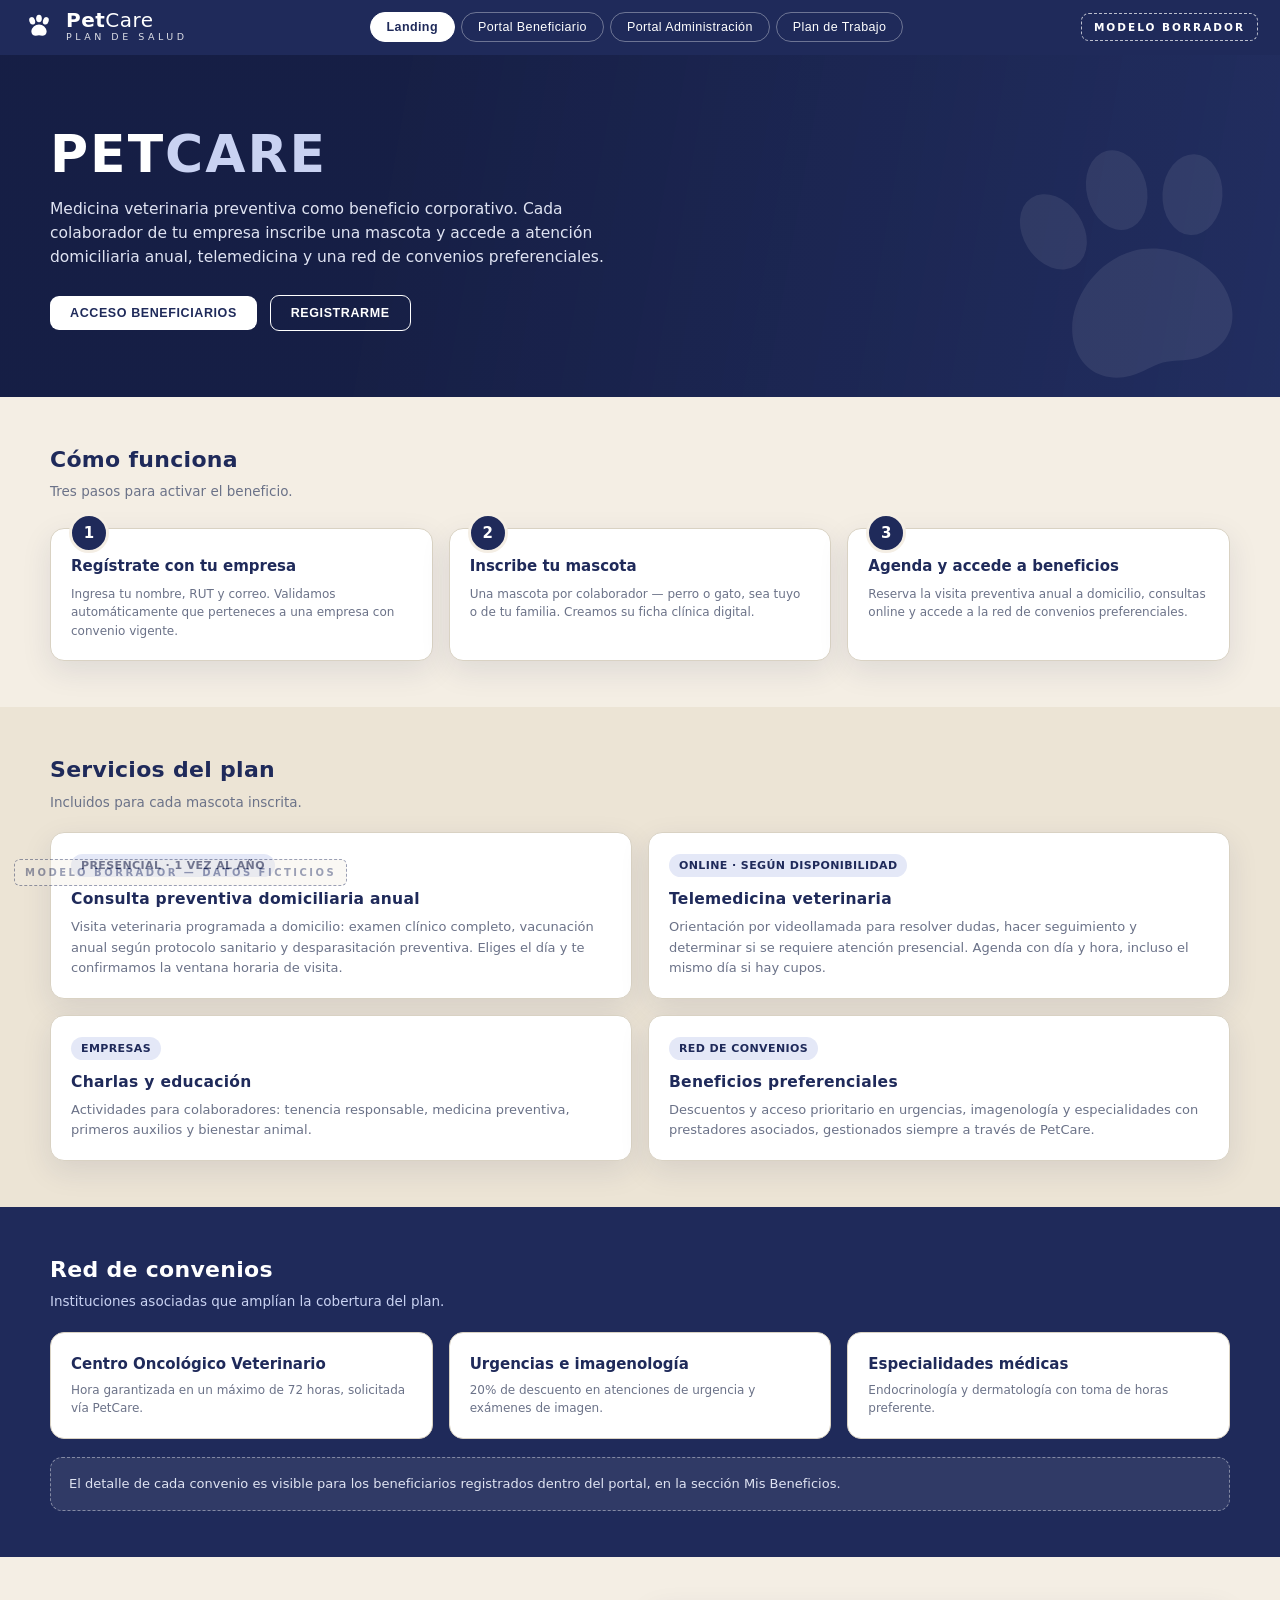
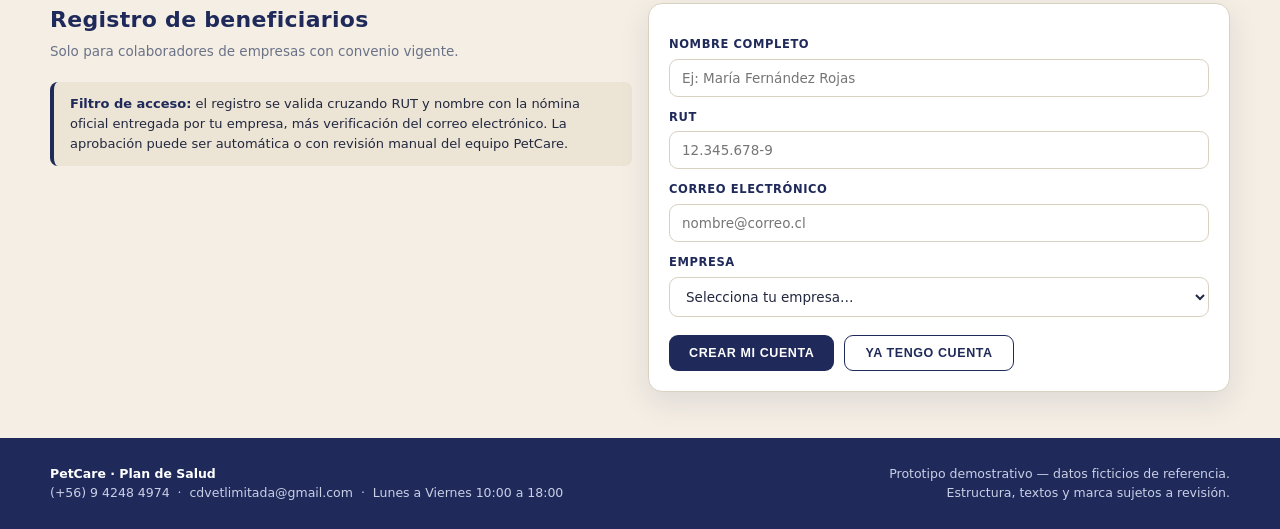
==== index.html @ 4d797dd2 "Modelo borrador PetCare Plan de Salud Co-Authored-By: Claude Fable 5 <noreply@anthropic.com>" ====
<!DOCTYPE html>
<html lang="es">
<head>
<meta charset="UTF-8">
<meta name="viewport" content="width=device-width, initial-scale=1.0">
<title>PetCare · Plan de Salud — Prototipo de Plataforma (Modelo Borrador)</title>
<style>
  :root{
    --navy:#1f2a5a; --navy-2:#2a3a75; --navy-3:#39498c;
    --cream:#f4eee4; --cream-2:#ece4d5; --white:#ffffff;
    --ink:#22283f; --muted:#6b7288; --line:#d9d2c3;
    --ok:#2e7d52; --warn:#b26a00; --bad:#a63d3d;
    --shadow:0 10px 30px rgba(31,42,90,.10);
    --radius:14px;
  }
  *{margin:0;padding:0;box-sizing:border-box}
  html{scroll-behavior:smooth}
  body{font-family:"Segoe UI",system-ui,-apple-system,sans-serif;background:var(--cream);color:var(--ink);font-size:15px;line-height:1.55}

  /* ============ BARRA SUPERIOR ============ */
  .topbar{position:sticky;top:0;z-index:50;background:var(--navy);color:#fff;display:flex;align-items:center;gap:18px;padding:10px 22px;flex-wrap:wrap}
  .brand{display:flex;align-items:center;gap:10px;min-width:170px}
  .brand svg{flex:0 0 auto}
  .brand .b1{font-size:20px;font-weight:700;letter-spacing:.5px;line-height:1}
  .brand .b2{font-size:9.5px;letter-spacing:3.5px;opacity:.85}
  .viewnav{display:flex;gap:6px;flex:1;justify-content:center;flex-wrap:wrap}
  .viewnav button{background:transparent;border:1px solid rgba(255,255,255,.35);color:#fff;padding:7px 16px;border-radius:999px;cursor:pointer;font-size:12.5px;letter-spacing:.4px;transition:.15s}
  .viewnav button:hover{background:rgba(255,255,255,.12)}
  .viewnav button.act{background:#fff;color:var(--navy);font-weight:700;border-color:#fff}
  .draftbadge{border:1.5px dashed rgba(255,255,255,.7);color:#fff;font-size:10.5px;letter-spacing:2px;padding:5px 12px;border-radius:8px;font-weight:600;white-space:nowrap}

  /* ============ GENERALES ============ */
  .view{display:none}
  .view.act{display:block}
  .wrap{max-width:1180px;margin:0 auto;padding:28px 22px 60px}
  h2.sec{font-size:22px;color:var(--navy);letter-spacing:.3px;margin-bottom:4px}
  p.sub{color:var(--muted);margin-bottom:20px;font-size:13.5px}
  .card{background:var(--white);border:1px solid var(--line);border-radius:var(--radius);box-shadow:var(--shadow);padding:20px}
  .grid{display:grid;gap:16px}
  .g2{grid-template-columns:repeat(auto-fit,minmax(300px,1fr))}
  .g3{grid-template-columns:repeat(auto-fit,minmax(240px,1fr))}
  .g4{grid-template-columns:repeat(auto-fit,minmax(190px,1fr))}
  .btn{display:inline-block;background:var(--navy);color:#fff;border:none;border-radius:9px;padding:10px 20px;font-size:12.5px;letter-spacing:.6px;font-weight:600;cursor:pointer;transition:.15s;text-transform:uppercase}
  .btn:hover{background:var(--navy-3)}
  .btn.ghost{background:transparent;color:var(--navy);border:1.5px solid var(--navy)}
  .btn.ghost:hover{background:var(--navy);color:#fff}
  .btn.sm{padding:6px 12px;font-size:11px}
  .chip{display:inline-block;font-size:11px;font-weight:700;letter-spacing:.4px;padding:3px 10px;border-radius:999px}
  .chip.ok{background:#e2f2e8;color:var(--ok)}
  .chip.warn{background:#fdf1dc;color:var(--warn)}
  .chip.bad{background:#f9e5e5;color:var(--bad)}
  .chip.info{background:#e4e8f7;color:var(--navy)}
  table{width:100%;border-collapse:collapse;font-size:13px}
  th{text-align:left;color:var(--muted);font-size:11px;letter-spacing:.8px;text-transform:uppercase;padding:8px 10px;border-bottom:2px solid var(--line)}
  td{padding:10px;border-bottom:1px solid #eee7d9;vertical-align:middle}
  tr:last-child td{border-bottom:none}
  .note{background:var(--cream-2);border-left:4px solid var(--navy);border-radius:8px;padding:12px 16px;font-size:13px;color:var(--ink)}
  .note b{color:var(--navy)}
  select,input[type=text],input[type=email],input[type=date],textarea{width:100%;padding:10px 12px;border:1.5px solid var(--line);border-radius:9px;background:#fff;font-family:inherit;font-size:13.5px;color:var(--ink)}
  select:focus,input:focus,textarea:focus{outline:none;border-color:var(--navy-3)}
  label.f{display:block;font-size:11.5px;font-weight:700;letter-spacing:.6px;color:var(--navy);text-transform:uppercase;margin:12px 0 5px}

  /* ============ LANDING ============ */
  .hero{background:linear-gradient(100deg,rgba(21,29,66,.94) 30%,rgba(31,42,90,.78)),var(--navy-2);color:#fff;padding:72px 22px 66px;position:relative;overflow:hidden}
  .hero .paw{position:absolute;right:-40px;bottom:-60px;opacity:.08;transform:rotate(-15deg)}
  .hero-in{max-width:1180px;margin:0 auto}
  .hero h1{font-size:52px;letter-spacing:2px;font-weight:800;line-height:1.05}
  .hero h1 span{color:#c9d2f2}
  .hero p{max-width:560px;margin:16px 0 26px;color:#dfe3f2;font-size:15.5px}
  .hero .btn.light{background:#fff;color:var(--navy)}
  .stripe{background:var(--cream);padding:46px 22px}
  .stripe.dark{background:var(--navy);color:#fff}
  .stripe-in{max-width:1180px;margin:0 auto}
  .steps{counter-reset:paso}
  .steps .card{position:relative;padding-top:26px}
  .steps .card::before{counter-increment:paso;content:counter(paso);position:absolute;top:-16px;left:18px;width:34px;height:34px;border-radius:50%;background:var(--navy);color:#fff;font-weight:800;display:flex;align-items:center;justify-content:center;font-size:15px;border:3px solid var(--cream)}
  .svc h3{color:var(--navy);font-size:15.5px;margin-bottom:6px;letter-spacing:.3px}
  .svc p{font-size:13px;color:var(--muted)}
  .svc .tag{margin-bottom:10px}
  .conv-lock{display:flex;align-items:center;gap:14px;background:rgba(255,255,255,.08);border:1px dashed rgba(255,255,255,.4);border-radius:12px;padding:16px 18px;margin-top:18px;font-size:13px;color:#dfe3f2}
  footer{background:var(--navy);color:#c9cfe6;padding:26px 22px;font-size:12.5px}
  .foot-in{max-width:1180px;margin:0 auto;display:flex;justify-content:space-between;gap:16px;flex-wrap:wrap;align-items:center}

  /* ============ SUBNAV PORTALES ============ */
  .subnav{display:flex;gap:8px;flex-wrap:wrap;margin-bottom:24px}
  .subnav button{background:#fff;border:1.5px solid var(--line);color:var(--ink);padding:9px 18px;border-radius:10px;cursor:pointer;font-size:12.5px;font-weight:600;letter-spacing:.3px;transition:.15s}
  .subnav button:hover{border-color:var(--navy-3)}
  .subnav button.act{background:var(--navy);color:#fff;border-color:var(--navy)}
  .pane{display:none}
  .pane.act{display:block}

  /* ============ BENEFICIARIO ============ */
  .welcome{display:flex;justify-content:space-between;align-items:center;gap:14px;flex-wrap:wrap;background:var(--navy);color:#fff;border-radius:var(--radius);padding:18px 22px;margin-bottom:22px}
  .welcome .wname{font-size:17px;font-weight:700}
  .welcome .wsub{font-size:12.5px;color:#c9d2f2}
  .petcard{display:flex;gap:18px;align-items:flex-start}
  .petavatar{width:86px;height:86px;border-radius:50%;background:var(--navy-2);display:flex;align-items:center;justify-content:center;flex:0 0 auto}
  .kv{font-size:13px}
  .kv b{display:inline-block;min-width:130px;color:var(--muted);font-weight:600}
  .timeline{list-style:none;margin-top:6px}
  .timeline li{position:relative;padding:0 0 18px 26px;border-left:2px solid var(--line);margin-left:8px}
  .timeline li:last-child{padding-bottom:0}
  .timeline li::before{content:"";position:absolute;left:-7px;top:3px;width:12px;height:12px;border-radius:50%;background:var(--navy);border:2.5px solid var(--cream)}
  .timeline .tdate{font-size:11px;letter-spacing:.8px;color:var(--muted);text-transform:uppercase;font-weight:700}
  .timeline .ttitle{font-weight:700;color:var(--navy);font-size:14px;margin:2px 0}
  .timeline p{font-size:13px;color:var(--ink)}
  .optswitch{display:flex;gap:0;border:1.5px solid var(--navy);border-radius:10px;overflow:hidden;width:fit-content;margin-bottom:16px}
  .optswitch button{background:#fff;color:var(--navy);border:none;padding:9px 18px;cursor:pointer;font-size:12px;font-weight:700;letter-spacing:.4px}
  .optswitch button.act{background:var(--navy);color:#fff}
  .days{display:grid;grid-template-columns:repeat(auto-fill,minmax(96px,1fr));gap:8px;margin:14px 0}
  .day{border:1.5px solid var(--line);border-radius:10px;padding:10px 6px;text-align:center;cursor:pointer;background:#fff;transition:.12s}
  .day .dw{font-size:10.5px;letter-spacing:1px;text-transform:uppercase;color:var(--muted);font-weight:700}
  .day .dn{font-size:19px;font-weight:800;color:var(--navy);margin:2px 0}
  .day .dx{font-size:10.5px;color:var(--muted)}
  .day:hover{border-color:var(--navy-3)}
  .day.sel{background:var(--navy);border-color:var(--navy)}
  .day.sel .dw,.day.sel .dn,.day.sel .dx{color:#fff}
  .day.off{opacity:.38;pointer-events:none;background:var(--cream-2)}
  .hours{display:flex;gap:8px;flex-wrap:wrap;margin:12px 0}
  .hr{border:1.5px solid var(--line);background:#fff;border-radius:8px;padding:7px 13px;font-size:12.5px;font-weight:600;cursor:pointer;color:var(--navy)}
  .hr:hover{border-color:var(--navy-3)}
  .hr.sel{background:var(--navy);color:#fff;border-color:var(--navy)}
  .hr.off{opacity:.35;pointer-events:none;text-decoration:line-through}
  .benef{border:1px solid var(--line);border-radius:12px;padding:16px;background:#fff}
  .benef h4{color:var(--navy);font-size:14px;margin-bottom:4px}
  .benef .via{font-size:11px;color:var(--muted);margin-top:8px;padding-top:8px;border-top:1px dashed var(--line)}
  .bigdisc{font-size:24px;font-weight:800;color:var(--navy)}

  /* ============ ADMIN ============ */
  .admin-layout{display:grid;grid-template-columns:215px 1fr;gap:22px;align-items:start}
  .sidenav{background:var(--navy);border-radius:var(--radius);padding:12px;position:sticky;top:74px}
  .sidenav button{display:block;width:100%;text-align:left;background:transparent;border:none;color:#c9cfe6;padding:10px 12px;border-radius:8px;cursor:pointer;font-size:12.8px;font-weight:600;letter-spacing:.3px;margin-bottom:2px}
  .sidenav button:hover{background:rgba(255,255,255,.09);color:#fff}
  .sidenav button.act{background:#fff;color:var(--navy)}
  .kpi{background:#fff;border:1px solid var(--line);border-radius:12px;padding:16px 18px}
  .kpi .kn{font-size:26px;font-weight:800;color:var(--navy);line-height:1.1}
  .kpi .kl{font-size:11px;letter-spacing:.8px;text-transform:uppercase;color:var(--muted);font-weight:700;margin-top:3px}
  .kpi .kd{font-size:11.5px;margin-top:6px;color:var(--ok);font-weight:600}
  .bars{display:flex;align-items:flex-end;gap:10px;height:150px;margin-top:16px}
  .bar{flex:1;display:flex;flex-direction:column;justify-content:flex-end;align-items:center;gap:6px;height:100%}
  .bar .fill{width:100%;max-width:46px;background:var(--navy-2);border-radius:6px 6px 0 0;position:relative}
  .bar .fill.alt{background:#b9c3e6}
  .bar .bl{font-size:10.5px;color:var(--muted);font-weight:700;letter-spacing:.5px}
  .bar .bv{font-size:11px;font-weight:700;color:var(--navy)}
  .prog{background:var(--cream-2);border-radius:999px;height:10px;overflow:hidden;margin-top:6px}
  .prog i{display:block;height:100%;background:var(--navy-2);border-radius:999px}
  .cap{display:flex;align-items:center;gap:10px;font-size:13px;font-weight:600;color:var(--navy)}
  .cap .prog{flex:1;margin-top:0}
  .routehead{display:flex;justify-content:space-between;align-items:center;gap:12px;flex-wrap:wrap;margin-bottom:14px}
  .empcard h3{color:var(--navy);font-size:16px}
  .empcard .es{font-size:12px;color:var(--muted);margin-bottom:10px}
  .mini{font-size:12px;color:var(--muted)}

  /* ============ PLAN ============ */
  .fase{border-left:4px solid var(--navy);padding:4px 0 4px 16px;margin-bottom:18px}
  .fase h3{color:var(--navy);font-size:15.5px}
  .fase .fl{font-size:11px;letter-spacing:1px;text-transform:uppercase;color:var(--muted);font-weight:800}
  .fase ul{margin:8px 0 0 18px;font-size:13.5px}
  .fase li{margin-bottom:4px}
  .pend td:first-child{font-weight:700;color:var(--navy);width:38%}

  /* ============ WATERMARK / TOAST ============ */
  .wm{position:fixed;bottom:14px;left:14px;z-index:40;font-size:10px;letter-spacing:2.5px;color:var(--navy);opacity:.45;font-weight:800;border:1.5px dashed var(--navy);padding:5px 10px;border-radius:6px;background:rgba(244,238,228,.85);pointer-events:none}
  #toast{position:fixed;bottom:20px;right:20px;z-index:60;background:var(--navy);color:#fff;padding:13px 20px;border-radius:10px;font-size:13px;box-shadow:var(--shadow);opacity:0;transform:translateY(10px);transition:.25s;pointer-events:none;max-width:340px}
  #toast.show{opacity:1;transform:translateY(0)}

  @media(max-width:860px){
    .admin-layout{grid-template-columns:1fr}
    .sidenav{position:static;display:flex;flex-wrap:wrap;gap:4px}
    .sidenav button{width:auto}
    .hero h1{font-size:36px}
    .kv b{min-width:110px}
  }
</style>
</head>
<body>

<!-- ================= BARRA SUPERIOR ================= -->
<div class="topbar">
  <div class="brand">
    <svg width="34" height="34" viewBox="0 0 24 24" fill="none"><g fill="#fff"><ellipse cx="7.2" cy="7.6" rx="2" ry="2.7" transform="rotate(-18 7.2 7.6)"/><ellipse cx="12" cy="6" rx="2" ry="2.7"/><ellipse cx="16.8" cy="7.6" rx="2" ry="2.7" transform="rotate(18 16.8 7.6)"/><path d="M12 10.2c-2.6 0-5.4 2.3-5.4 5 0 1.9 1.4 3 3.1 3 .9 0 1.6-.3 2.3-.3s1.4.3 2.3.3c1.7 0 3.1-1.1 3.1-3 0-2.7-2.8-5-5.4-5z"/></g></svg>
    <div>
      <div class="b1">Pet<span style="font-weight:400">Care</span></div>
      <div class="b2">PLAN DE SALUD</div>
    </div>
  </div>
  <nav class="viewnav">
    <button class="act" onclick="go('landing',this)">Landing</button>
    <button onclick="go('benef',this)">Portal Beneficiario</button>
    <button onclick="go('admin',this)">Portal Administración</button>
    <button onclick="go('plan',this)">Plan de Trabajo</button>
  </nav>
  <div class="draftbadge">MODELO BORRADOR</div>
</div>

<!-- ================= VISTA: LANDING ================= -->
<section id="v-landing" class="view act">
  <div class="hero">
    <svg class="paw" width="360" height="360" viewBox="0 0 24 24" fill="#fff"><g><ellipse cx="7.2" cy="7.6" rx="2" ry="2.7" transform="rotate(-18 7.2 7.6)"/><ellipse cx="12" cy="6" rx="2" ry="2.7"/><ellipse cx="16.8" cy="7.6" rx="2" ry="2.7" transform="rotate(18 16.8 7.6)"/><path d="M12 10.2c-2.6 0-5.4 2.3-5.4 5 0 1.9 1.4 3 3.1 3 .9 0 1.6-.3 2.3-.3s1.4.3 2.3.3c1.7 0 3.1-1.1 3.1-3 0-2.7-2.8-5-5.4-5z"/></g></svg>
    <div class="hero-in">
      <h1>PET<span>CARE</span></h1>
      <p>Medicina veterinaria preventiva como beneficio corporativo. Cada colaborador de tu empresa inscribe una mascota y accede a atención domiciliaria anual, telemedicina y una red de convenios preferenciales.</p>
      <button class="btn light" onclick="go('benef')">Acceso Beneficiarios</button>
      <button class="btn ghost" style="color:#fff;border-color:#fff;margin-left:8px" onclick="document.getElementById('registro').scrollIntoView()">Registrarme</button>
    </div>
  </div>

  <div class="stripe">
    <div class="stripe-in">
      <h2 class="sec">Cómo funciona</h2>
      <p class="sub">Tres pasos para activar el beneficio.</p>
      <div class="grid g3 steps" style="margin-top:26px">
        <div class="card"><b style="color:var(--navy)">Regístrate con tu empresa</b><p class="mini" style="margin-top:6px">Ingresa tu nombre, RUT y correo. Validamos automáticamente que perteneces a una empresa con convenio vigente.</p></div>
        <div class="card"><b style="color:var(--navy)">Inscribe tu mascota</b><p class="mini" style="margin-top:6px">Una mascota por colaborador — perro o gato, sea tuyo o de tu familia. Creamos su ficha clínica digital.</p></div>
        <div class="card"><b style="color:var(--navy)">Agenda y accede a beneficios</b><p class="mini" style="margin-top:6px">Reserva la visita preventiva anual a domicilio, consultas online y accede a la red de convenios preferenciales.</p></div>
      </div>
    </div>
  </div>

  <div class="stripe" style="background:var(--cream-2)">
    <div class="stripe-in">
      <h2 class="sec">Servicios del plan</h2>
      <p class="sub">Incluidos para cada mascota inscrita.</p>
      <div class="grid" style="grid-template-columns:repeat(auto-fit,minmax(min(100%,440px),1fr))">
        <div class="card svc">
          <div class="tag"><span class="chip info">PRESENCIAL · 1 VEZ AL AÑO</span></div>
          <h3>Consulta preventiva domiciliaria anual</h3>
          <p>Visita veterinaria programada a domicilio: examen clínico completo, vacunación anual según protocolo sanitario y desparasitación preventiva. Eliges el día y te confirmamos la ventana horaria de visita.</p>
        </div>
        <div class="card svc">
          <div class="tag"><span class="chip info">ONLINE · SEGÚN DISPONIBILIDAD</span></div>
          <h3>Telemedicina veterinaria</h3>
          <p>Orientación por videollamada para resolver dudas, hacer seguimiento y determinar si se requiere atención presencial. Agenda con día y hora, incluso el mismo día si hay cupos.</p>
        </div>
        <div class="card svc">
          <div class="tag"><span class="chip info">EMPRESAS</span></div>
          <h3>Charlas y educación</h3>
          <p>Actividades para colaboradores: tenencia responsable, medicina preventiva, primeros auxilios y bienestar animal.</p>
        </div>
        <div class="card svc">
          <div class="tag"><span class="chip info">RED DE CONVENIOS</span></div>
          <h3>Beneficios preferenciales</h3>
          <p>Descuentos y acceso prioritario en urgencias, imagenología y especialidades con prestadores asociados, gestionados siempre a través de PetCare.</p>
        </div>
      </div>
    </div>
  </div>

  <div class="stripe dark">
    <div class="stripe-in">
      <h2 class="sec" style="color:#fff">Red de convenios</h2>
      <p class="sub" style="color:#c9d2f2">Instituciones asociadas que amplían la cobertura del plan.</p>
      <div class="grid g3">
        <div class="card" style="box-shadow:none"><b style="color:var(--navy)">Centro Oncológico Veterinario</b><p class="mini" style="margin-top:4px">Hora garantizada en un máximo de 72 horas, solicitada vía PetCare.</p></div>
        <div class="card" style="box-shadow:none"><b style="color:var(--navy)">Urgencias e imagenología</b><p class="mini" style="margin-top:4px">20% de descuento en atenciones de urgencia y exámenes de imagen.</p></div>
        <div class="card" style="box-shadow:none"><b style="color:var(--navy)">Especialidades médicas</b><p class="mini" style="margin-top:4px">Endocrinología y dermatología con toma de horas preferente.</p></div>
      </div>
      <div class="conv-lock">El detalle de cada convenio es visible para los beneficiarios registrados dentro del portal, en la sección Mis Beneficios.</div>
    </div>
  </div>

  <div class="stripe" id="registro">
    <div class="stripe-in grid g2">
      <div>
        <h2 class="sec">Registro de beneficiarios</h2>
        <p class="sub">Solo para colaboradores de empresas con convenio vigente.</p>
        <div class="note">
          <b>Filtro de acceso:</b> el registro se valida cruzando RUT y nombre con la nómina oficial entregada por tu empresa, más verificación del correo electrónico. La aprobación puede ser automática o con revisión manual del equipo PetCare.
        </div>
      </div>
      <div class="card">
        <label class="f">Nombre completo</label>
        <input type="text" placeholder="Ej: María Fernández Rojas">
        <label class="f">RUT</label>
        <input type="text" placeholder="12.345.678-9">
        <label class="f">Correo electrónico</label>
        <input type="email" placeholder="nombre@correo.cl">
        <label class="f">Empresa</label>
        <select>
          <option>Selecciona tu empresa…</option>
          <option>Banco Andino S.A.</option>
          <option>Minera Cordillera SpA</option>
        </select>
        <div style="margin-top:18px;display:flex;gap:10px;flex-wrap:wrap">
          <button class="btn" onclick="toast('Demostración: se envía verificación al correo y se valida el RUT contra la nómina de la empresa.')">Crear mi cuenta</button>
          <button class="btn ghost" onclick="go('benef')">Ya tengo cuenta</button>
        </div>
      </div>
    </div>
  </div>

  <footer>
    <div class="foot-in">
      <div><b style="color:#fff">PetCare · Plan de Salud</b><br>(+56) 9 4248 4974 &nbsp;·&nbsp; cdvetlimitada@gmail.com &nbsp;·&nbsp; Lunes a Viernes 10:00 a 18:00</div>
      <div style="text-align:right">Prototipo demostrativo — datos ficticios de referencia.<br>Estructura, textos y marca sujetos a revisión.</div>
    </div>
  </footer>
</section>

<!-- ================= VISTA: PORTAL BENEFICIARIO ================= -->
<section id="v-benef" class="view">
  <div class="wrap">
    <div class="welcome">
      <div>
        <div class="wname">Hola, María Fernández</div>
        <div class="wsub">Beneficiaria · Banco Andino S.A. &nbsp;·&nbsp; Mascota inscrita: Kira</div>
      </div>
      <div style="text-align:right">
        <span class="chip ok">VISITA ANUAL 2026: DISPONIBLE</span><br>
        <span style="font-size:11.5px;color:#c9d2f2">Tu beneficio vence el 31-12-2026</span>
      </div>
    </div>

    <div class="subnav" id="bnav">
      <button class="act" onclick="pane('b','mascota',this)">Mi Mascota</button>
      <button onclick="pane('b','anual',this)">Reservar Visita Anual</button>
      <button onclick="pane('b','online',this)">Consulta Online</button>
      <button onclick="pane('b','benefs',this)">Mis Beneficios</button>
    </div>

    <!-- ---- Mi mascota ---- -->
    <div id="b-mascota" class="pane act">
      <div class="grid g2">
        <div class="card">
          <div class="petcard">
            <div class="petavatar"><svg width="46" height="46" viewBox="0 0 24 24" fill="#fff"><g><ellipse cx="7.2" cy="7.6" rx="2" ry="2.7" transform="rotate(-18 7.2 7.6)"/><ellipse cx="12" cy="6" rx="2" ry="2.7"/><ellipse cx="16.8" cy="7.6" rx="2" ry="2.7" transform="rotate(18 16.8 7.6)"/><path d="M12 10.2c-2.6 0-5.4 2.3-5.4 5 0 1.9 1.4 3 3.1 3 .9 0 1.6-.3 2.3-.3s1.4.3 2.3.3c1.7 0 3.1-1.1 3.1-3 0-2.7-2.8-5-5.4-5z"/></g></svg></div>
            <div style="flex:1">
              <h2 class="sec" style="margin-bottom:10px">Kira</h2>
              <div class="kv"><b>Especie / Raza</b> Gato · Doméstico pelo corto</div>
              <div class="kv"><b>Edad</b> 3 años</div>
              <div class="kv"><b>Sexo</b> Hembra, esterilizada</div>
              <div class="kv"><b>Peso registrado</b> 4,2 kg (05-06-2026)</div>
              <div class="kv"><b>Microchip</b> 956000012345678</div>
            </div>
          </div>
          <div style="margin-top:16px;border-top:1px dashed var(--line);padding-top:14px">
            <b style="color:var(--navy);font-size:13.5px">Estado sanitario</b>
            <table style="margin-top:6px">
              <tr><td>Vacuna triple felina</td><td><span class="chip ok">AL DÍA</span></td><td class="mini">Próxima: mar 2027</td></tr>
              <tr><td>Vacuna antirrábica</td><td><span class="chip ok">AL DÍA</span></td><td class="mini">Próxima: mar 2027</td></tr>
              <tr><td>Desparasitación</td><td><span class="chip warn">PRÓXIMA</span></td><td class="mini">Recomendada: ago 2026</td></tr>
            </table>
          </div>
        </div>
        <div class="card">
          <h2 class="sec" style="font-size:17px">Historial de atenciones</h2>
          <p class="sub" style="margin-bottom:14px">Cada atención queda registrada por el veterinario y disponible aquí. Si necesitas acudir a una clínica externa, este registro respalda los antecedentes de tu mascota.</p>
          <ul class="timeline">
            <li>
              <div class="tdate">05 · 06 · 2026 — Consulta online</div>
              <div class="ttitle">Decaimiento y baja de apetito</div>
              <p>Atiende: Dr. D. Soto. Se descartan signos de urgencia. Indicaciones: dieta blanda 48 hrs, hidratación y control de peso semanal.</p>
              <div style="margin-top:6px"><button class="btn sm ghost" onclick="toast('Demostración: descarga de receta / indicaciones en PDF.')">Ver receta e indicaciones</button></div>
            </li>
            <li>
              <div class="tdate">12 · 03 · 2026 — Visita domiciliaria anual</div>
              <div class="ttitle">Control sano + vacunación anual</div>
              <p>Atiende: Dr. C. Muñoz. Examen clínico normal. Se aplica triple felina y antirrábica. Desparasitación interna administrada.</p>
            </li>
            <li>
              <div class="tdate">02 · 03 · 2026 — Registro</div>
              <div class="ttitle">Inscripción al Plan de Salud</div>
              <p>Ficha clínica creada. Beneficiaria validada por nómina de Banco Andino S.A.</p>
            </li>
          </ul>
        </div>
      </div>
    </div>

    <!-- ---- Reserva anual ---- -->
    <div id="b-anual" class="pane">
      <div class="grid" style="grid-template-columns:1fr;max-width:860px">
        <div class="note" style="margin-bottom:4px">
          <b>Así funciona la visita anual:</b> eliges solo el <b>día</b> (no la hora). La agenda del día se cierra 24 horas antes para organizar la ruta de visitas y te confirmaremos una <b>ventana horaria</b> por correo o WhatsApp. Incluye control sano, vacunación anual y desparasitación. Una visita por mascota inscrita por año.
        </div>
        <div class="card">
          <div style="display:flex;justify-content:space-between;align-items:center;gap:10px;flex-wrap:wrap">
            <h2 class="sec" style="font-size:17px">Selecciona el día de tu visita</h2>
            <div class="optswitch">
              <button class="act" onclick="optA(this)">Opción A · Días por sector</button>
              <button onclick="optB(this)">Opción B · Día libre</button>
            </div>
          </div>
          <div id="optdesc" class="mini" style="margin-bottom:6px">
            <b>Opción A:</b> cada sector de la ciudad tiene días fijos de atención (tu comuna, Ñuñoa, corresponde al sector Oriente: martes y jueves). Permite rutas más eficientes.
          </div>
          <label class="f">Comuna de la visita</label>
          <select id="comuna" onchange="optRefresh()" style="max-width:320px">
            <option value="oriente">Ñuñoa — Sector Oriente</option>
            <option value="norte">Conchalí — Sector Norte</option>
            <option value="sur">La Florida — Sector Sur</option>
            <option value="poniente">Maipú — Sector Poniente</option>
          </select>
          <div class="days" id="days"></div>
          <div class="mini" id="cupomsg" style="margin-bottom:12px"></div>
          <button class="btn" onclick="toast('Demostración: visita solicitada. El día previo recibirás tu ventana horaria confirmada.')">Solicitar visita</button>
        </div>
      </div>
    </div>

    <!-- ---- Consulta online ---- -->
    <div id="b-online" class="pane">
      <div class="grid" style="grid-template-columns:1fr;max-width:860px">
        <div class="note" style="margin-bottom:4px">
          <b>Consulta online:</b> agenda flexible con día y hora. Si hay cupos, puedes reservar incluso para hoy. La atención es por videollamada y queda registrada en la ficha de tu mascota.
        </div>
        <div class="card">
          <h2 class="sec" style="font-size:17px">Agenda tu videoconsulta</h2>
          <div class="days" id="odays"></div>
          <b style="color:var(--navy);font-size:13px">Horas disponibles</b>
          <div class="hours" id="ohours"></div>
          <button class="btn" onclick="toast('Demostración: videoconsulta agendada. Recibirás el enlace de conexión por correo.')">Confirmar hora</button>
        </div>
      </div>
    </div>

    <!-- ---- Beneficios ---- -->
    <div id="b-benefs" class="pane">
      <div class="note" style="margin-bottom:18px;max-width:860px">
        <b>Importante:</b> todos los beneficios de la red se gestionan <b>a través de PetCare</b>. Solicita la derivación desde aquí y nosotros coordinamos directamente con el prestador tu descuento u hora preferente.
      </div>
      <div class="grid g3">
        <div class="benef">
          <div class="bigdisc">≤ 72 hrs</div>
          <h4>Oncología — Centro Oncológico Veterinario</h4>
          <p class="mini">Hora garantizada en máximo 72 horas en el centro de referencia oncológica de Santiago.</p>
          <div class="via">Derivación exclusiva vía PetCare</div>
          <div style="margin-top:10px"><button class="btn sm" onclick="toast('Demostración: solicitud de derivación enviada al equipo PetCare.')">Solicitar derivación</button></div>
        </div>
        <div class="benef">
          <div class="bigdisc">20%</div>
          <h4>Urgencias veterinarias</h4>
          <p class="mini">Descuento en atenciones de urgencia con clínica asociada, incluida alternativa de atención 24 horas.</p>
          <div class="via">Derivación exclusiva vía PetCare</div>
          <div style="margin-top:10px"><button class="btn sm" onclick="toast('Demostración: solicitud de derivación enviada al equipo PetCare.')">Solicitar derivación</button></div>
        </div>
        <div class="benef">
          <div class="bigdisc">20%</div>
          <h4>Imagenología</h4>
          <p class="mini">Descuento en radiografías y exámenes de imagen con prestadores asociados.</p>
          <div class="via">Derivación exclusiva vía PetCare</div>
          <div style="margin-top:10px"><button class="btn sm" onclick="toast('Demostración: solicitud de derivación enviada al equipo PetCare.')">Solicitar derivación</button></div>
        </div>
        <div class="benef">
          <div class="bigdisc">Preferente</div>
          <h4>Endocrinología</h4>
          <p class="mini">Toma de horas preferente con especialista asociado.</p>
          <div class="via">Derivación exclusiva vía PetCare</div>
          <div style="margin-top:10px"><button class="btn sm" onclick="toast('Demostración: solicitud de derivación enviada al equipo PetCare.')">Solicitar derivación</button></div>
        </div>
        <div class="benef">
          <div class="bigdisc">Preferente</div>
          <h4>Dermatología</h4>
          <p class="mini">Toma de horas preferente con especialista asociado.</p>
          <div class="via">Derivación exclusiva vía PetCare</div>
          <div style="margin-top:10px"><button class="btn sm" onclick="toast('Demostración: solicitud de derivación enviada al equipo PetCare.')">Solicitar derivación</button></div>
        </div>
      </div>
    </div>
  </div>
</section>

<!-- ================= VISTA: ADMIN ================= -->
<section id="v-admin" class="view">
  <div class="wrap">
    <div class="admin-layout">
      <div class="sidenav" id="anav">
        <button class="act" onclick="pane('a','dash',this)">Dashboard</button>
        <button onclick="pane('a','rutas',this)">Agenda y Rutas</button>
        <button onclick="pane('a','usuarios',this)">Beneficiarios</button>
        <button onclick="pane('a','empresas',this)">Empresas</button>
        <button onclick="pane('a','atencion',this)">Registro Clínico</button>
        <button onclick="pane('a','deriv',this)">Derivaciones</button>
        <button onclick="pane('a','data',this)">Data y Campañas</button>
      </div>

      <div>
        <!-- ---- Dashboard ---- -->
        <div id="a-dash" class="pane act">
          <h2 class="sec">Dashboard general</h2>
          <p class="sub">Visión consolidada de todas las empresas con convenio. Datos ficticios de demostración.</p>
          <div class="grid g4">
            <div class="kpi"><div class="kn">1.076</div><div class="kl">Beneficiarios activos</div><div class="kd">+ 48 este mes</div></div>
            <div class="kpi"><div class="kn">62%</div><div class="kl">Uso beneficio anual</div><div class="kd">667 visitas realizadas</div></div>
            <div class="kpi"><div class="kn">148</div><div class="kl">Visitas del mes</div><div class="kd">Cap. utilizada: 74%</div></div>
            <div class="kpi"><div class="kn">96</div><div class="kl">Consultas online mes</div><div class="kd">+ 12% vs mes anterior</div></div>
          </div>
          <div class="grid g2" style="margin-top:16px">
            <div class="card">
              <b style="color:var(--navy)">Atenciones por mes</b>
              <div class="bars">
                <div class="bar"><span class="bv">118</span><div class="fill alt" style="height:48%"></div><span class="bl">FEB</span></div>
                <div class="bar"><span class="bv">156</span><div class="fill alt" style="height:64%"></div><span class="bl">MAR</span></div>
                <div class="bar"><span class="bv">171</span><div class="fill alt" style="height:70%"></div><span class="bl">ABR</span></div>
                <div class="bar"><span class="bv">189</span><div class="fill alt" style="height:77%"></div><span class="bl">MAY</span></div>
                <div class="bar"><span class="bv">214</span><div class="fill" style="height:88%"></div><span class="bl">JUN</span></div>
                <div class="bar"><span class="bv">244</span><div class="fill" style="height:100%"></div><span class="bl">JUL</span></div>
              </div>
              <p class="mini" style="margin-top:10px">Incluye visitas domiciliarias y consultas online.</p>
            </div>
            <div class="card">
              <b style="color:var(--navy)">Uso del beneficio anual por empresa</b>
              <div style="margin-top:14px">
                <div style="display:flex;justify-content:space-between;font-size:13px"><b>Banco Andino S.A.</b><span>68%</span></div>
                <div class="prog"><i style="width:68%"></i></div>
              </div>
              <div style="margin-top:14px">
                <div style="display:flex;justify-content:space-between;font-size:13px"><b>Minera Cordillera SpA</b><span>41%</span></div>
                <div class="prog"><i style="width:41%"></i></div>
              </div>
              <div style="margin-top:16px" class="note">
                <b>Oportunidad:</b> 214 beneficiarios entran a sus últimos 60 días de vigencia sin haber usado la visita anual. Sugerencia: campaña de recordatorio (ver Data y Campañas).
              </div>
            </div>
          </div>
        </div>

        <!-- ---- Agenda y Rutas ---- -->
        <div id="a-rutas" class="pane">
          <h2 class="sec">Agenda y rutas de visitas domiciliarias</h2>
          <p class="sub">La agenda de cada día se cierra 24 horas antes. Al cerrarla, el sistema ordena las visitas por cercanía geográfica y asigna ventanas horarias que se notifican a cada beneficiario.</p>
          <div class="card">
            <div class="routehead">
              <div>
                <b style="color:var(--navy);font-size:16px">Martes 14 de julio — Sector Oriente</b>
                <div class="mini">Veterinario asignado: Dr. C. Muñoz · Comunas: Las Condes, Providencia, Ñuñoa, La Reina</div>
              </div>
              <div style="display:flex;gap:8px;flex-wrap:wrap">
                <button class="btn sm ghost" onclick="toast('Demostración: agenda cerrada. Ruta optimizada y ventanas horarias asignadas.')">Cerrar agenda y armar ruta</button>
                <button class="btn sm" onclick="toast('Demostración: ventanas horarias notificadas por correo y WhatsApp a los 8 beneficiarios.')">Notificar ventanas horarias</button>
              </div>
            </div>
            <div class="cap" style="margin-bottom:14px">Cupos del día<div class="prog"><i style="width:80%"></i></div>8 / 10</div>
            <table>
              <tr><th>Orden ruta</th><th>Ventana</th><th>Beneficiario</th><th>Mascota</th><th>Comuna</th><th>Servicio</th><th>Estado</th></tr>
              <tr><td><b>1</b></td><td>09:00 – 10:30</td><td>R. Contreras</td><td>Bruno · Perro</td><td>La Reina</td><td>Control + vacuna</td><td><span class="chip ok">NOTIFICADO</span></td></tr>
              <tr><td><b>2</b></td><td>09:45 – 11:15</td><td>P. Salinas</td><td>Olivia · Gato</td><td>La Reina</td><td>Control + vacuna</td><td><span class="chip ok">NOTIFICADO</span></td></tr>
              <tr><td><b>3</b></td><td>10:30 – 12:00</td><td>M. Fernández</td><td>Kira · Gato</td><td>Ñuñoa</td><td>Control + vacuna</td><td><span class="chip ok">NOTIFICADO</span></td></tr>
              <tr><td><b>4</b></td><td>11:30 – 13:00</td><td>J. Espinoza</td><td>Teo · Perro</td><td>Ñuñoa</td><td>Control + vacuna</td><td><span class="chip warn">PENDIENTE</span></td></tr>
              <tr><td><b>5</b></td><td>13:45 – 15:15</td><td>C. Vidal</td><td>Luna · Perro</td><td>Providencia</td><td>Control + vacuna</td><td><span class="chip warn">PENDIENTE</span></td></tr>
              <tr><td><b>6</b></td><td>14:30 – 16:00</td><td>A. Torres</td><td>Milo · Gato</td><td>Providencia</td><td>Control + vacuna</td><td><span class="chip warn">PENDIENTE</span></td></tr>
              <tr><td><b>7</b></td><td>15:30 – 17:00</td><td>F. Herrera</td><td>Rocky · Perro</td><td>Las Condes</td><td>Control + vacuna</td><td><span class="chip warn">PENDIENTE</span></td></tr>
              <tr><td><b>8</b></td><td>16:15 – 17:45</td><td>V. Muñoz</td><td>Nala · Perro</td><td>Las Condes</td><td>Control + vacuna</td><td><span class="chip warn">PENDIENTE</span></td></tr>
            </table>
            <div class="note" style="margin-top:14px">
              <b>Parámetros configurables:</b> tope de visitas diarias (hoy: 10), sectores y sus días de atención, horario de cierre de agenda, y esquema de agendamiento (Opción A: días fijos por sector · Opción B: día libre con ruta optimizada). El prototipo permite comparar ambas opciones en el portal del beneficiario.
            </div>
          </div>
        </div>

        <!-- ---- Beneficiarios ---- -->
        <div id="a-usuarios" class="pane">
          <h2 class="sec">Beneficiarios y validación de acceso</h2>
          <p class="sub">Toda solicitud de registro se cruza contra la nómina entregada por la empresa (RUT + nombre) y se verifica el correo. La aprobación puede configurarse como automática o manual.</p>
          <div class="card">
            <div style="display:flex;gap:10px;align-items:center;margin-bottom:14px;flex-wrap:wrap">
              <b style="color:var(--navy)">Solicitudes recientes</b>
              <select style="max-width:240px;margin-left:auto"><option>Todas las empresas</option><option>Banco Andino S.A.</option><option>Minera Cordillera SpA</option></select>
            </div>
            <table>
              <tr><th>Solicitante</th><th>RUT</th><th>Empresa</th><th>Correo verificado</th><th>Cruce nómina</th><th>Estado</th><th></th></tr>
              <tr><td>L. Riquelme</td><td>14.782.xxx-x</td><td>Banco Andino</td><td><span class="chip ok">SÍ</span></td><td><span class="chip ok">COINCIDE</span></td><td><span class="chip ok">APROBADO AUTO</span></td><td></td></tr>
              <tr><td>S. Aravena</td><td>16.221.xxx-x</td><td>Minera Cordillera</td><td><span class="chip ok">SÍ</span></td><td><span class="chip warn">REVISAR</span></td><td><span class="chip warn">PENDIENTE</span></td>
                <td style="white-space:nowrap"><button class="btn sm" onclick="toast('Demostración: beneficiario aprobado manualmente.')">Aprobar</button> <button class="btn sm ghost" onclick="toast('Demostración: solicitud rechazada con aviso al solicitante.')">Rechazar</button></td></tr>
              <tr><td>D. Fuentes</td><td>18.907.xxx-x</td><td>Banco Andino</td><td><span class="chip warn">PENDIENTE</span></td><td><span class="chip ok">COINCIDE</span></td><td><span class="chip warn">ESPERANDO CORREO</span></td><td></td></tr>
              <tr><td>K. Morales</td><td>17.455.xxx-x</td><td>Banco Andino</td><td><span class="chip ok">SÍ</span></td><td><span class="chip bad">NO ENCONTRADO</span></td><td><span class="chip bad">RECHAZADO</span></td><td></td></tr>
            </table>
            <div class="note" style="margin-top:14px"><b>Regla del plan:</b> una mascota inscrita por colaborador. El sistema impide inscribir una segunda mascota bajo el mismo RUT.</div>
          </div>
        </div>

        <!-- ---- Empresas ---- -->
        <div id="a-empresas" class="pane">
          <h2 class="sec">Empresas con convenio</h2>
          <p class="sub">El valor del plan se define por dotación de colaboradores. Todos los beneficiarios acceden a los mismos servicios y convenios.</p>
          <div class="grid g2">
            <div class="card empcard">
              <h3>Banco Andino S.A.</h3>
              <div class="es">Convenio vigente desde 01-03-2026 · Contacto: Gerencia de Personas</div>
              <table>
                <tr><td>Dotación informada</td><td style="text-align:right"><b>1.240</b></td></tr>
                <tr><td>Beneficiarios registrados</td><td style="text-align:right"><b>862 (70%)</b></td></tr>
                <tr><td>Visitas anuales realizadas</td><td style="text-align:right"><b>586</b></td></tr>
                <tr><td>Consultas online acumuladas</td><td style="text-align:right"><b>431</b></td></tr>
              </table>
              <div style="margin-top:12px"><button class="btn sm ghost" onclick="toast('Demostración: reporte mensual de uso del beneficio para la empresa (PDF/Excel).')">Generar reporte para la empresa</button></div>
            </div>
            <div class="card empcard">
              <h3>Minera Cordillera SpA</h3>
              <div class="es">Convenio vigente desde 01-05-2026 · Contacto: Bienestar RRHH</div>
              <table>
                <tr><td>Dotación informada</td><td style="text-align:right"><b>380</b></td></tr>
                <tr><td>Beneficiarios registrados</td><td style="text-align:right"><b>214 (56%)</b></td></tr>
                <tr><td>Visitas anuales realizadas</td><td style="text-align:right"><b>81</b></td></tr>
                <tr><td>Consultas online acumuladas</td><td style="text-align:right"><b>66</b></td></tr>
              </table>
              <div style="margin-top:12px"><button class="btn sm ghost" onclick="toast('Demostración: reporte mensual de uso del beneficio para la empresa (PDF/Excel).')">Generar reporte para la empresa</button></div>
            </div>
          </div>
          <div class="note" style="margin-top:16px"><b>Valor para la venta:</b> el reporte de uso demuestra a cada empresa que el beneficio se está utilizando — respaldo clave para renovaciones y para presentar el proyecto a nuevas empresas y sindicatos.</div>
        </div>

        <!-- ---- Registro clínico ---- -->
        <div id="a-atencion" class="pane">
          <h2 class="sec">Registro clínico de atenciones</h2>
          <p class="sub">Vista para el equipo veterinario. Todo lo registrado aquí queda visible de inmediato en el perfil del beneficiario.</p>
          <div class="grid g2">
            <div class="card">
              <b style="color:var(--navy)">Registrar atención</b>
              <label class="f">Tipo de atención</label>
              <select><option>Consulta online</option><option>Visita domiciliaria anual</option></select>
              <label class="f">Mascota / Beneficiario</label>
              <select><option>Kira — M. Fernández (Banco Andino)</option><option>Bruno — R. Contreras (Banco Andino)</option><option>Teo — J. Espinoza (Minera Cordillera)</option></select>
              <label class="f">Motivo y hallazgos</label>
              <textarea rows="3" placeholder="Examen clínico, signos, evaluación…"></textarea>
              <label class="f">Indicaciones y receta</label>
              <textarea rows="3" placeholder="Tratamiento, medicamentos, controles…"></textarea>
              <label class="f">Derivación a convenio (opcional)</label>
              <select><option>Sin derivación</option><option>Oncología — COV (hora ≤ 72 hrs)</option><option>Urgencias (20% dcto.)</option><option>Imagenología (20% dcto.)</option><option>Endocrinología (preferente)</option><option>Dermatología (preferente)</option></select>
              <div style="margin-top:16px"><button class="btn" onclick="toast('Demostración: atención registrada y publicada en el perfil del beneficiario.')">Guardar atención</button></div>
            </div>
            <div class="card">
              <b style="color:var(--navy)">Últimas atenciones registradas</b>
              <table style="margin-top:10px">
                <tr><th>Fecha</th><th>Mascota</th><th>Tipo</th><th>Veterinario</th><th>Derivación</th></tr>
                <tr><td>11-07</td><td>Simón</td><td>Online</td><td>Dr. D. Soto</td><td>Dermatología</td></tr>
                <tr><td>11-07</td><td>Maya</td><td>Online</td><td>Dr. D. Soto</td><td>—</td></tr>
                <tr><td>10-07</td><td>Bruno</td><td>Domiciliaria</td><td>Dr. C. Muñoz</td><td>—</td></tr>
                <tr><td>10-07</td><td>Coco</td><td>Domiciliaria</td><td>Dr. C. Muñoz</td><td>Imagenología</td></tr>
                <tr><td>09-07</td><td>Nala</td><td>Online</td><td>Dr. D. Soto</td><td>—</td></tr>
              </table>
              <div class="note" style="margin-top:14px"><b>Por qué importa:</b> el registro da seguridad al beneficiario (antecedentes disponibles si acude a una clínica externa) y a la empresa (evidencia del servicio prestado). Y cada atención alimenta la base de datos del negocio.</div>
            </div>
          </div>
        </div>

        <!-- ---- Derivaciones ---- -->
        <div id="a-deriv" class="pane">
          <h2 class="sec">Derivaciones a la red de convenios</h2>
          <p class="sub">Toda derivación se canaliza a través de PetCare: el equipo coordina la hora con el prestador y el sistema deja trazabilidad completa — base para medir y liquidar los acuerdos con cada convenio.</p>
          <div class="card">
            <table>
              <tr><th>Fecha</th><th>Mascota</th><th>Convenio</th><th>Beneficio</th><th>Estado</th></tr>
              <tr><td>11-07</td><td>Simón</td><td>Dermatología</td><td>Hora preferente</td><td><span class="chip warn">COORDINANDO</span></td></tr>
              <tr><td>08-07</td><td>Coco</td><td>Imagenología</td><td>20% dcto. radiografía</td><td><span class="chip ok">AGENDADA</span></td></tr>
              <tr><td>04-07</td><td>Lola</td><td>Oncología — COV</td><td>Hora ≤ 72 hrs</td><td><span class="chip ok">ATENDIDA</span></td></tr>
              <tr><td>28-06</td><td>Max</td><td>Urgencias</td><td>20% dcto.</td><td><span class="chip ok">ATENDIDA</span></td></tr>
              <tr><td>21-06</td><td>Pelusa</td><td>Endocrinología</td><td>Hora preferente</td><td><span class="chip ok">ATENDIDA</span></td></tr>
            </table>
            <div class="grid g3" style="margin-top:16px">
              <div class="kpi"><div class="kn">31</div><div class="kl">Derivaciones acumuladas</div></div>
              <div class="kpi"><div class="kn">2,1 días</div><div class="kl">Tiempo prom. a hora COV</div></div>
              <div class="kpi"><div class="kn">100%</div><div class="kl">Canalizadas vía PetCare</div></div>
            </div>
            <div class="note" style="margin-top:16px"><b>Control del canal:</b> el beneficiario nunca contacta al prestador directamente — solicita desde su portal y PetCare gestiona. Así se protege el acuerdo comercial y el registro por paciente derivado.</div>
          </div>
        </div>

        <!-- ---- Data y campañas ---- -->
        <div id="a-data" class="pane">
          <h2 class="sec">Data y campañas</h2>
          <p class="sub">La plataforma acumula datos de cada registro, atención y derivación. Esos datos se convierten en segmentos accionables para recordatorios y email marketing.</p>
          <div class="grid g3">
            <div class="card">
              <span class="chip warn">SEGMENTO</span>
              <div class="kn" style="font-size:30px;font-weight:800;color:var(--navy);margin-top:8px">214</div>
              <b style="font-size:13.5px">Beneficio anual sin usar</b>
              <p class="mini" style="margin:6px 0 12px">Beneficiarios en los últimos 60 días de vigencia sin visita anual realizada.</p>
              <button class="btn sm" onclick="toast('Demostración: campaña de recordatorio programada para el segmento.')">Programar recordatorio</button>
            </div>
            <div class="card">
              <span class="chip warn">SEGMENTO</span>
              <div class="kn" style="font-size:30px;font-weight:800;color:var(--navy);margin-top:8px">89</div>
              <b style="font-size:13.5px">Vacunas próximas a vencer</b>
              <p class="mini" style="margin:6px 0 12px">Mascotas cuya vacunación anual vence dentro de los próximos 45 días.</p>
              <button class="btn sm" onclick="toast('Demostración: campaña de vacunación programada para el segmento.')">Programar recordatorio</button>
            </div>
            <div class="card">
              <span class="chip warn">SEGMENTO</span>
              <div class="kn" style="font-size:30px;font-weight:800;color:var(--navy);margin-top:8px">402</div>
              <b style="font-size:13.5px">Nunca han usado consulta online</b>
              <p class="mini" style="margin:6px 0 12px">Beneficiarios activos que aún no conocen la telemedicina del plan.</p>
              <button class="btn sm" onclick="toast('Demostración: campaña de activación programada para el segmento.')">Programar campaña</button>
            </div>
          </div>
          <div class="card" style="margin-top:16px">
            <b style="color:var(--navy)">Vista previa — correo de recordatorio</b>
            <div style="border:1px solid var(--line);border-radius:10px;padding:18px;margin-top:12px;background:var(--cream)">
              <div style="font-size:12px;color:var(--muted)">Asunto: Kira aún tiene su visita veterinaria anual disponible</div>
              <div style="margin-top:10px;font-size:13.5px">Hola María, tu beneficio PetCare vence el 31-12-2026 y aún tienes disponible la visita preventiva anual de Kira: control sano, vacunación y desparasitación, en tu casa y sin costo. Reserva tu día en el portal.</div>
              <div style="margin-top:12px"><span class="btn sm" style="pointer-events:none">Reservar mi visita</span></div>
            </div>
            <div class="note" style="margin-top:14px"><b>Etapa 2 del proyecto:</b> automatizar estos envíos (correo y WhatsApp) y sumar promociones de servicios adicionales sobre la misma base de datos.</div>
          </div>
        </div>
      </div>
    </div>
  </div>
</section>

<!-- ================= VISTA: PLAN DE TRABAJO ================= -->
<section id="v-plan" class="view">
  <div class="wrap" style="max-width:920px">
    <h2 class="sec">Plan de trabajo propuesto</h2>
    <p class="sub">Implementación por etapas, partiendo por lo definido como prioritario en la reunión: agendamiento y captura de datos.</p>

    <div class="card" style="margin-bottom:20px">
      <div class="fase">
        <div class="fl">Etapa 1 · Núcleo operativo</div>
        <h3>Agendamiento, portales y datos</h3>
        <ul>
          <li>Landing page con registro validado contra nómina (RUT + nombre + verificación de correo).</li>
          <li>Portal del beneficiario: perfil de mascota, historial clínico, reserva de visita anual (solo día) y consulta online (día y hora).</li>
          <li>Motor de agenda presencial: sectores, cierre 24 hrs antes, tope diario configurable, ruta ordenada y ventanas horarias.</li>
          <li>Portal de administración: dashboard, gestión de beneficiarios y registro clínico del equipo veterinario.</li>
        </ul>
      </div>
      <div class="fase">
        <div class="fl">Etapa 2 · Red de convenios y comunicación</div>
        <h3>Derivaciones trazables y campañas</h3>
        <ul>
          <li>Módulo de derivaciones con estados y métricas por convenio (respaldo de los acuerdos comerciales).</li>
          <li>Notificaciones automáticas de ventana horaria por correo / WhatsApp.</li>
          <li>Recordatorios automáticos: beneficio sin usar, vacunas por vencer.</li>
        </ul>
      </div>
      <div class="fase" style="margin-bottom:0">
        <div class="fl">Etapa 3 · Escalamiento</div>
        <h3>Más empresas, más datos, más ingresos</h3>
        <ul>
          <li>Alta de nuevas empresas en minutos (carga de nómina y activación).</li>
          <li>Reportes de uso por empresa para renovaciones y venta a nuevos clientes.</li>
          <li>Email marketing y promociones sobre la base de datos acumulada.</li>
        </ul>
      </div>
    </div>

    <div class="card" style="margin-bottom:20px">
      <b style="color:var(--navy);font-size:15px">Definiciones pendientes (conversadas en la reunión)</b>
      <table class="pend" style="margin-top:10px">
        <tr><td>Esquema de agendamiento presencial</td><td>Opción A (días fijos por sector) u Opción B (día libre con ruta optimizada). Ambas están simuladas en este prototipo para comparar.</td></tr>
        <tr><td>Tope de visitas diarias</td><td>Se habló de aprox. 10 por día. Queda como parámetro configurable.</td></tr>
        <tr><td>Validación de registros</td><td>Aprobación automática por cruce de nómina, o revisión manual caso a caso.</td></tr>
        <tr><td>Nómina por empresa</td><td>Campos mínimos a solicitar: RUT y nombre (evaluar correo corporativo).</td></tr>
        <tr><td>Canal de notificación</td><td>Ventana horaria confirmada por correo, WhatsApp o ambos.</td></tr>
        <tr><td>Convenios</td><td>Logos y condiciones finales de endocrinología, dermatología y urgencias 24 hrs en cierre.</td></tr>
      </table>
    </div>

    <div class="card">
      <b style="color:var(--navy);font-size:15px">Modelo de colaboración</b>
      <ul style="margin:10px 0 0 18px;font-size:13.5px">
        <li style="margin-bottom:6px"><b>Prototipo sin costo</b> — este modelo borrador se itera con el equipo PetCare hasta validar la idea (esto sí, esto no).</li>
        <li style="margin-bottom:6px"><b>Desarrollo inicial</b> — un pago único por la construcción de la plataforma (bases de datos, portales y agenda operativos).</li>
        <li style="margin-bottom:6px"><b>Membresía y soporte en pausa</b> — la mensualidad se activa solo cuando PetCare cierre su primer cliente corporativo. Sin clientes, sin cobros mensuales.</li>
      </ul>
    </div>
  </div>
</section>

<div class="wm">MODELO BORRADOR — DATOS FICTICIOS</div>
<div id="toast"></div>

<script>
  /* ---------- navegación de vistas ---------- */
  function go(v, btn){
    document.querySelectorAll('.view').forEach(x=>x.classList.remove('act'));
    document.getElementById('v-'+v).classList.add('act');
    const navBtns = document.querySelectorAll('.viewnav button');
    navBtns.forEach(b=>b.classList.remove('act'));
    if(btn){ btn.classList.add('act'); }
    else{
      const idx = {landing:0, benef:1, admin:2, plan:3}[v];
      navBtns[idx].classList.add('act');
    }
    window.scrollTo({top:0});
  }
  function pane(prefix, id, btn){
    const scope = prefix==='b' ? '#v-benef' : '#v-admin';
    document.querySelectorAll(scope+' .pane').forEach(x=>x.classList.remove('act'));
    document.getElementById(prefix+'-'+id).classList.add('act');
    btn.parentElement.querySelectorAll('button').forEach(b=>b.classList.remove('act'));
    btn.classList.add('act');
  }

  /* ---------- toast ---------- */
  let tt;
  function toast(msg){
    const t = document.getElementById('toast');
    t.textContent = msg; t.classList.add('show');
    clearTimeout(tt); tt = setTimeout(()=>t.classList.remove('show'), 3400);
  }

  /* ---------- reserva presencial: opciones A/B ---------- */
  // Días demo: 14 al 25 de julio 2026 (lun-vie). weekday: 2=mar ... con sector asignado
  const DAYS = [
    {dw:'MAR', dn:14, sector:'oriente',  cupos:2},
    {dw:'MIÉ', dn:15, sector:'norte',    cupos:6},
    {dw:'JUE', dn:16, sector:'oriente',  cupos:5},
    {dw:'VIE', dn:17, sector:'poniente', cupos:8},
    {dw:'LUN', dn:20, sector:'sur',      cupos:9},
    {dw:'MAR', dn:21, sector:'oriente',  cupos:10},
    {dw:'MIÉ', dn:22, sector:'norte',    cupos:10},
    {dw:'JUE', dn:23, sector:'oriente',  cupos:7},
    {dw:'VIE', dn:24, sector:'poniente', cupos:10},
  ];
  let modo = 'A';
  function optA(btn){ modo='A'; switchOpt(btn,
    '<b>Opción A:</b> cada sector de la ciudad tiene días fijos de atención. Solo se habilitan los días que corresponden a la comuna seleccionada — rutas máximamente eficientes.'); }
  function optB(btn){ modo='B'; switchOpt(btn,
    '<b>Opción B:</b> eliges cualquier día con cupos disponibles. Al cierre de la agenda (24 hrs antes), la ruta se ordena geográficamente para minimizar desplazamientos.'); }
  function switchOpt(btn, desc){
    btn.parentElement.querySelectorAll('button').forEach(b=>b.classList.remove('act'));
    btn.classList.add('act');
    document.getElementById('optdesc').innerHTML = desc;
    optRefresh();
  }
  function optRefresh(){
    const sector = document.getElementById('comuna').value;
    const c = document.getElementById('days'); c.innerHTML='';
    DAYS.forEach(d=>{
      const off = (modo==='A' && d.sector!==sector) || d.cupos===0;
      const el = document.createElement('div');
      el.className = 'day'+(off?' off':'');
      el.innerHTML = `<div class="dw">${d.dw}</div><div class="dn">${d.dn}</div><div class="dx">JUL · ${d.cupos} cupos</div>`;
      if(!off){ el.onclick = ()=>{
        c.querySelectorAll('.day').forEach(x=>x.classList.remove('sel'));
        el.classList.add('sel');
        document.getElementById('cupomsg').innerHTML =
          `Seleccionaste el <b>${d.dw} ${d.dn} de julio</b>. Solo eliges el día: el ${d.dn-1} de julio, al cierre de la agenda, te confirmaremos tu ventana horaria.`;
      };}
      c.appendChild(el);
    });
    document.getElementById('cupomsg').textContent = '';
  }

  /* ---------- consulta online ---------- */
  const ODAYS = [
    {dw:'HOY', dn:12, hrs:['16:00','17:30','18:30']},
    {dw:'LUN', dn:13, hrs:['09:00','10:30','12:00','16:00','17:30']},
    {dw:'MAR', dn:14, hrs:['09:00','11:00','15:00','18:00']},
    {dw:'MIÉ', dn:15, hrs:['10:00','12:30','16:30']},
    {dw:'JUE', dn:16, hrs:['09:30','11:30','15:30','17:00','18:30']},
  ];
  function orender(){
    const c = document.getElementById('odays'); c.innerHTML='';
    ODAYS.forEach((d,i)=>{
      const el = document.createElement('div');
      el.className = 'day'+(i===0?' sel':'');
      el.innerHTML = `<div class="dw">${d.dw}</div><div class="dn">${d.dn}</div><div class="dx">JUL · ${d.hrs.length} horas</div>`;
      el.onclick = ()=>{ c.querySelectorAll('.day').forEach(x=>x.classList.remove('sel')); el.classList.add('sel'); ohours(d); };
      c.appendChild(el);
    });
    ohours(ODAYS[0]);
  }
  function ohours(d){
    const h = document.getElementById('ohours'); h.innerHTML='';
    const all = ['09:00','09:30','10:00','10:30','11:00','11:30','12:00','12:30','15:00','15:30','16:00','16:30','17:00','17:30','18:00','18:30'];
    all.forEach(x=>{
      const b = document.createElement('div');
      const on = d.hrs.includes(x);
      b.className = 'hr'+(on?'':' off');
      b.textContent = x;
      if(on){ b.onclick = ()=>{ h.querySelectorAll('.hr').forEach(y=>y.classList.remove('sel')); b.classList.add('sel'); }; }
      h.appendChild(b);
    });
  }

  optRefresh();
  orender();

  /* ---------- deep-link por hash: #benef #admin #plan ---------- */
  const h = location.hash.replace('#','');
  if(['benef','admin','plan'].includes(h)) go(h);
</script>
</body>
</html>
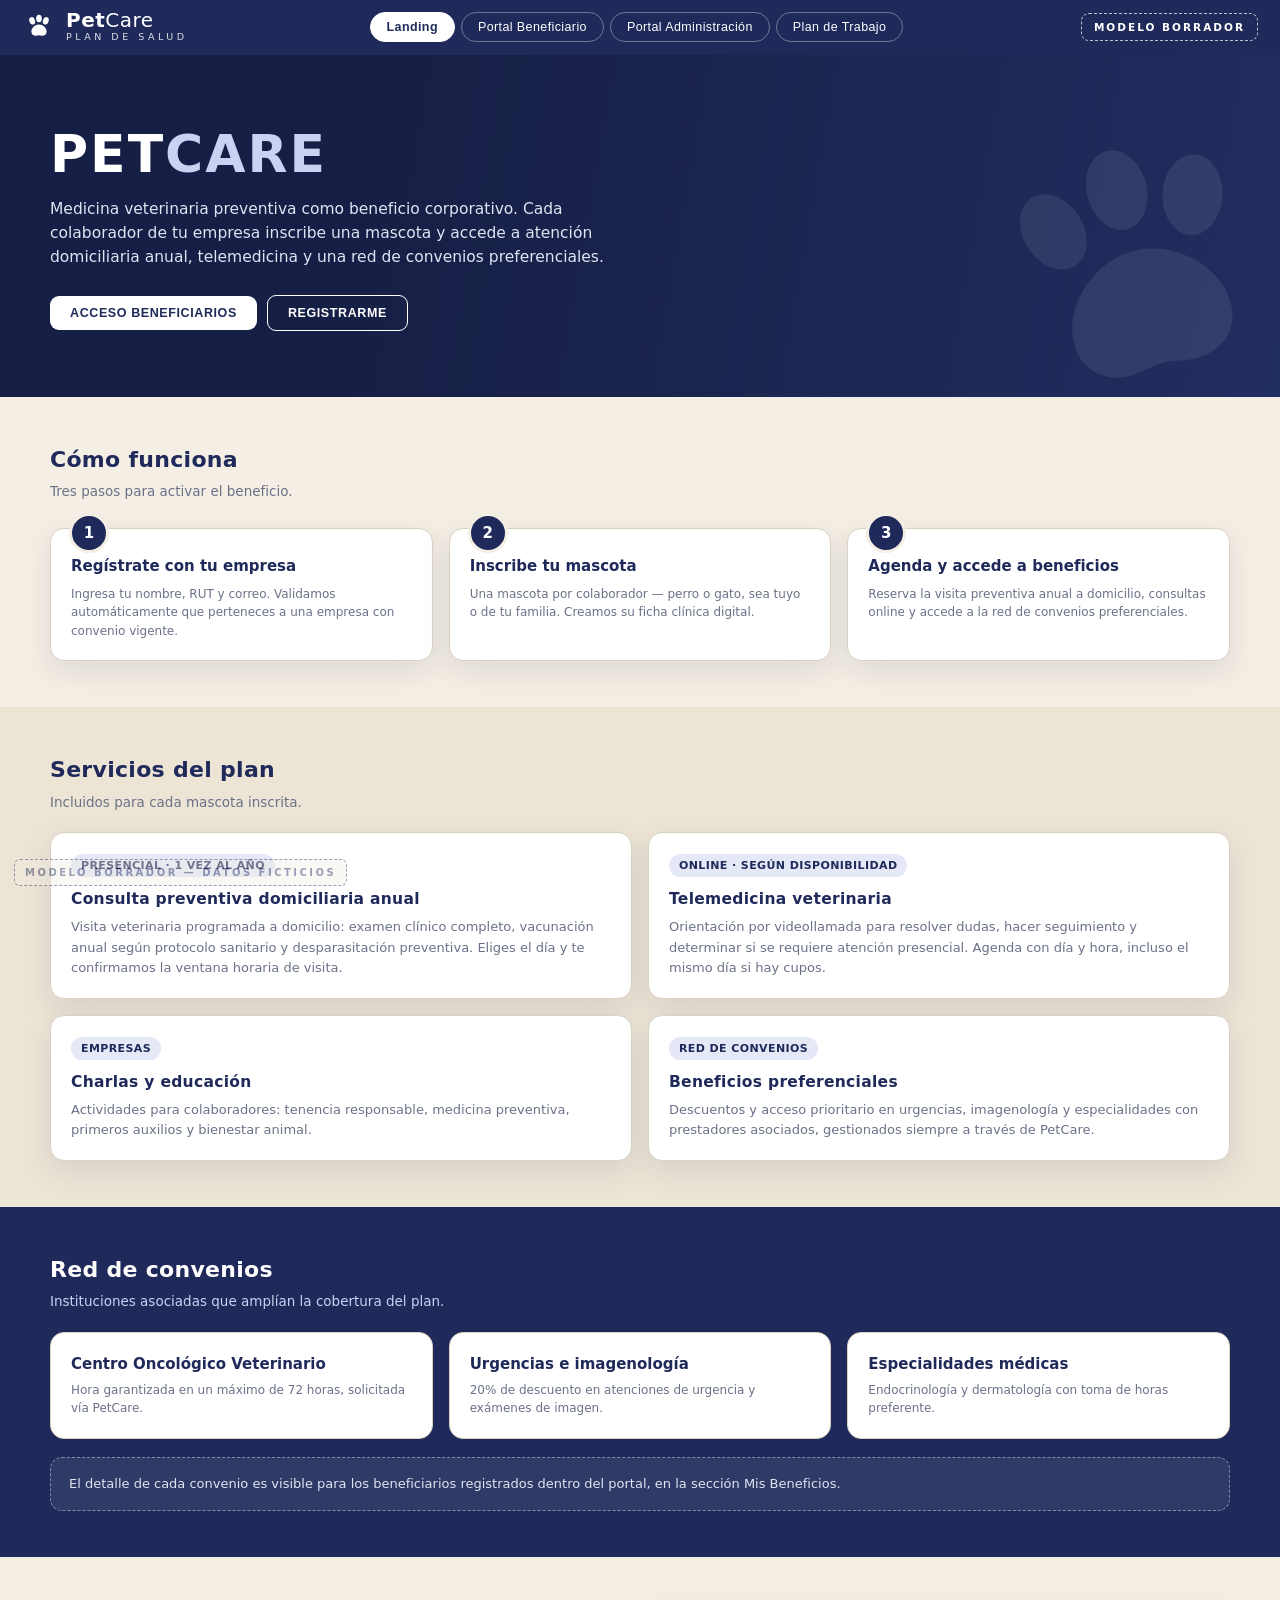
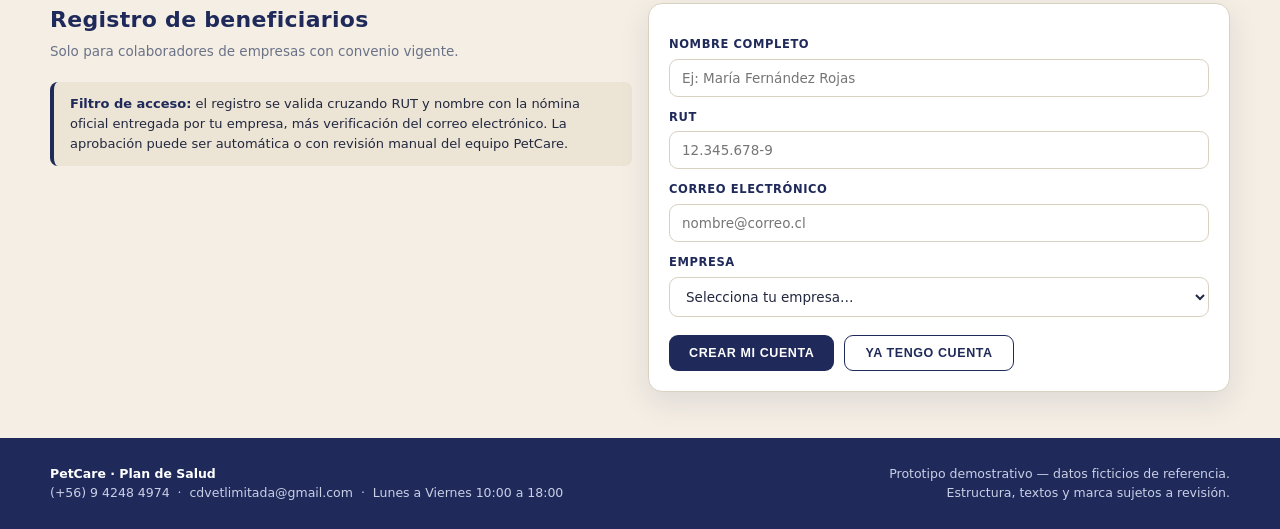
==== commit 9168d17e: "Adaptar landing a mobile: menú hamburguesa y layout responsive Co-Authored-By: Claude Opus 4.8 <nore" ====
--- a/index.html
+++ b/index.html
@@ -171,6 +171,55 @@
     .hero h1{font-size:36px}
     .kv b{min-width:110px}
   }
+
+  /* ============ CTA DEL HERO ============ */
+  .hero-cta{display:flex;gap:10px;flex-wrap:wrap;align-items:center}
+
+  /* ============ MENÚ HAMBURGUESA ============ */
+  .navtoggle{display:none;align-items:center;justify-content:center;width:42px;height:42px;flex:0 0 auto;background:transparent;border:1px solid rgba(255,255,255,.35);border-radius:10px;cursor:pointer;transition:.15s}
+  .navtoggle:hover{background:rgba(255,255,255,.12)}
+  .navtoggle svg{display:block}
+  .navtoggle .x{display:none}
+  .topbar.open .navtoggle .bars{display:none}
+  .topbar.open .navtoggle .x{display:block}
+
+  /* ============ MOBILE (≤760px) ============ */
+  @media(max-width:760px){
+    .topbar{gap:12px;padding:11px 16px}
+    .brand{flex:1 1 auto;min-width:0}
+    .brand .b1{font-size:18px}
+    .draftbadge{display:none} /* redundante con el watermark fijo inferior en mobile */
+    .navtoggle{display:inline-flex}
+    .viewnav{order:5;flex-basis:100%;flex-direction:column;justify-content:flex-start;gap:6px;display:none;padding-top:8px;margin-top:2px;border-top:1px solid rgba(255,255,255,.16)}
+    .topbar.open .viewnav{display:flex}
+    .viewnav button{width:100%;text-align:left;padding:12px 14px;font-size:13.5px;border-radius:10px}
+
+    .hero{padding:52px 20px 46px}
+    .hero h1{font-size:33px;letter-spacing:1px}
+    .hero p{font-size:14.5px;margin:14px 0 22px}
+    .hero .paw{width:230px;height:230px;right:-56px;bottom:-44px}
+    .hero-cta .btn{width:100%;padding:13px 20px}
+
+    .stripe{padding:36px 20px}
+    h2.sec{font-size:20px}
+    p.sub{font-size:13px}
+    .wrap{padding:22px 18px 48px}
+    .note{padding:12px 14px}
+
+    #registro .stripe-in{gap:22px}
+    #registro .card{padding:18px}
+
+    .foot-in{flex-direction:column;align-items:flex-start;gap:12px}
+    .foot-in>div:last-child{text-align:left !important}
+  }
+
+  /* ============ PISO DE ACCESIBILIDAD ============ */
+  :focus-visible{outline:2px solid var(--navy-3);outline-offset:2px;border-radius:4px}
+  .topbar :focus-visible,.hero :focus-visible{outline-color:#fff}
+  @media(prefers-reduced-motion:reduce){
+    html{scroll-behavior:auto}
+    *{transition-duration:.01ms !important;animation-duration:.01ms !important}
+  }
 </style>
 </head>
 <body>
@@ -184,13 +233,17 @@
       <div class="b2">PLAN DE SALUD</div>
     </div>
   </div>
-  <nav class="viewnav">
+  <nav class="viewnav" id="mainnav">
     <button class="act" onclick="go('landing',this)">Landing</button>
     <button onclick="go('benef',this)">Portal Beneficiario</button>
     <button onclick="go('admin',this)">Portal Administración</button>
     <button onclick="go('plan',this)">Plan de Trabajo</button>
   </nav>
   <div class="draftbadge">MODELO BORRADOR</div>
+  <button class="navtoggle" aria-label="Abrir menú" aria-expanded="false" aria-controls="mainnav" onclick="toggleNav(this)">
+    <svg class="bars" width="22" height="22" viewBox="0 0 24 24" fill="none" stroke="#fff" stroke-width="2" stroke-linecap="round"><path d="M3 6h18M3 12h18M3 18h18"/></svg>
+    <svg class="x" width="22" height="22" viewBox="0 0 24 24" fill="none" stroke="#fff" stroke-width="2" stroke-linecap="round"><path d="M5 5l14 14M19 5L5 19"/></svg>
+  </button>
 </div>
 
 <!-- ================= VISTA: LANDING ================= -->
@@ -200,8 +253,10 @@
     <div class="hero-in">
       <h1>PET<span>CARE</span></h1>
       <p>Medicina veterinaria preventiva como beneficio corporativo. Cada colaborador de tu empresa inscribe una mascota y accede a atención domiciliaria anual, telemedicina y una red de convenios preferenciales.</p>
-      <button class="btn light" onclick="go('benef')">Acceso Beneficiarios</button>
-      <button class="btn ghost" style="color:#fff;border-color:#fff;margin-left:8px" onclick="document.getElementById('registro').scrollIntoView()">Registrarme</button>
+      <div class="hero-cta">
+        <button class="btn light" onclick="go('benef')">Acceso Beneficiarios</button>
+        <button class="btn ghost" style="color:#fff;border-color:#fff" onclick="document.getElementById('registro').scrollIntoView()">Registrarme</button>
+      </div>
     </div>
   </div>
 
@@ -773,7 +828,23 @@
       const idx = {landing:0, benef:1, admin:2, plan:3}[v];
       navBtns[idx].classList.add('act');
     }
+    closeNav();
     window.scrollTo({top:0});
+  }
+
+  /* ---------- menú hamburguesa ---------- */
+  function toggleNav(btn){
+    const bar = document.querySelector('.topbar');
+    const open = bar.classList.toggle('open');
+    btn.setAttribute('aria-expanded', open ? 'true' : 'false');
+    btn.setAttribute('aria-label', open ? 'Cerrar menú' : 'Abrir menú');
+  }
+  function closeNav(){
+    const bar = document.querySelector('.topbar');
+    if(!bar.classList.contains('open')) return;
+    bar.classList.remove('open');
+    const tog = document.querySelector('.navtoggle');
+    if(tog){ tog.setAttribute('aria-expanded','false'); tog.setAttribute('aria-label','Abrir menú'); }
   }
   function pane(prefix, id, btn){
     const scope = prefix==='b' ? '#v-benef' : '#v-admin';
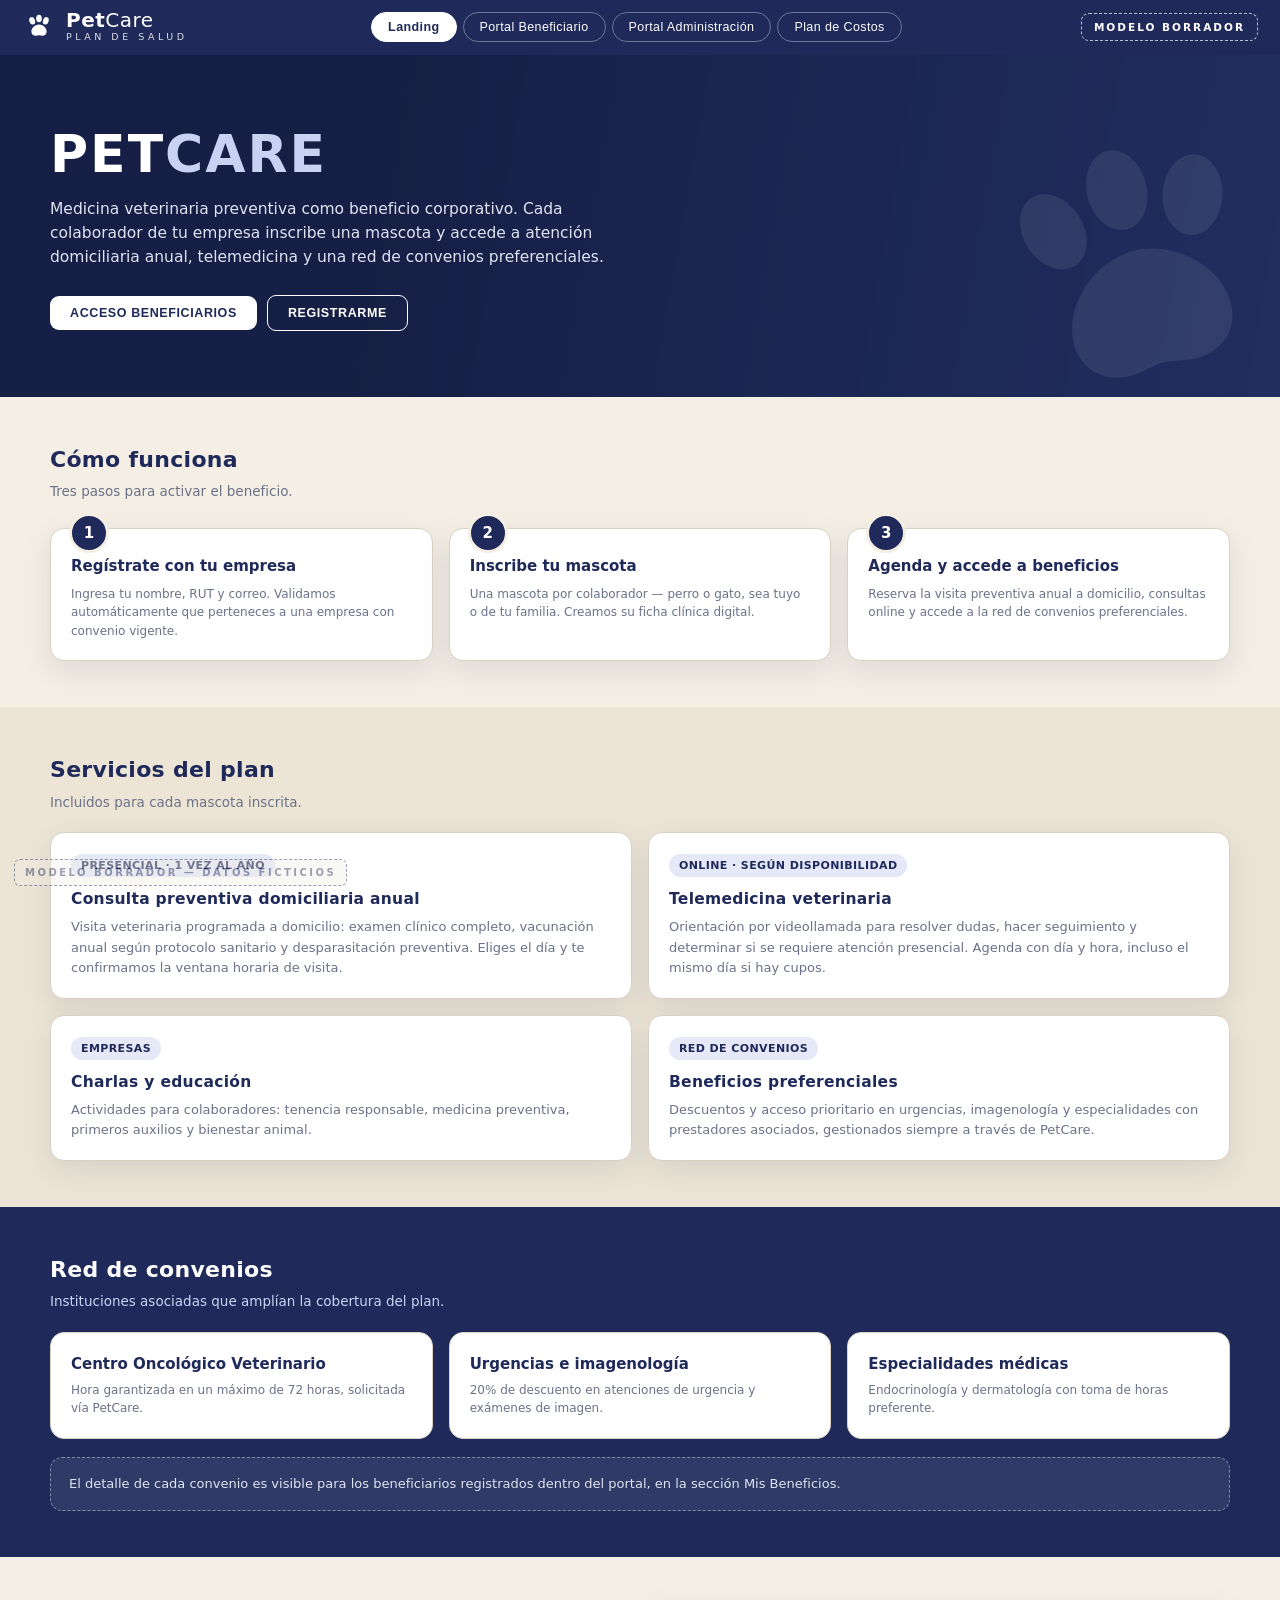
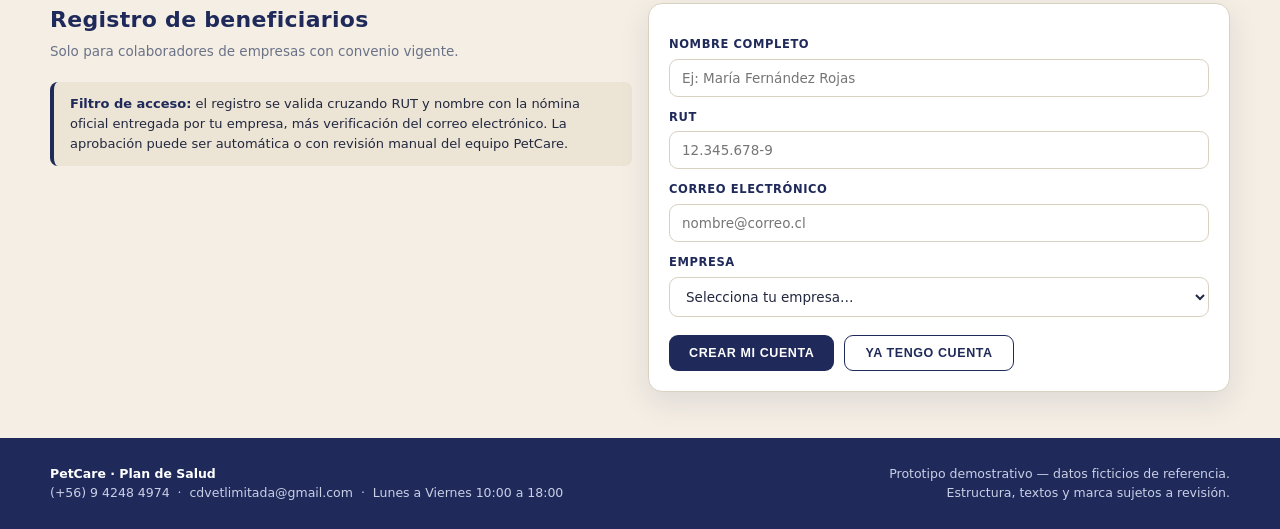
==== commit 538dde57: "Plan de Trabajo -> Plan de Costos: implementacion $250.000 + membresia mensual por tramos UF (sobre " ====
--- a/index.html
+++ b/index.html
@@ -151,13 +151,14 @@
   .empcard .es{font-size:12px;color:var(--muted);margin-bottom:10px}
   .mini{font-size:12px;color:var(--muted)}
 
-  /* ============ PLAN ============ */
-  .fase{border-left:4px solid var(--navy);padding:4px 0 4px 16px;margin-bottom:18px}
-  .fase h3{color:var(--navy);font-size:15.5px}
-  .fase .fl{font-size:11px;letter-spacing:1px;text-transform:uppercase;color:var(--muted);font-weight:800}
-  .fase ul{margin:8px 0 0 18px;font-size:13.5px}
-  .fase li{margin-bottom:4px}
-  .pend td:first-child{font-weight:700;color:var(--navy);width:38%}
+  /* ============ PLAN DE COSTOS ============ */
+  .clist{list-style:none;margin-top:14px}
+  .clist li{position:relative;padding:0 0 10px 26px;font-size:13.5px}
+  .clist li::before{content:"\2713";position:absolute;left:0;top:-1px;color:var(--ok);font-weight:800}
+  .price{font-size:34px;font-weight:800;color:var(--navy);line-height:1.1;margin:10px 0 2px}
+  .price small{font-size:14px;font-weight:600;color:var(--muted)}
+  .pricetbl td:last-child{text-align:right;font-weight:800;color:var(--navy);white-space:nowrap}
+  .comp h3{color:var(--navy);font-size:15.5px;margin:10px 0 4px}
 
   /* ============ WATERMARK / TOAST ============ */
   .wm{position:fixed;bottom:14px;left:14px;z-index:40;font-size:10px;letter-spacing:2.5px;color:var(--navy);opacity:.45;font-weight:800;border:1.5px dashed var(--navy);padding:5px 10px;border-radius:6px;background:rgba(244,238,228,.85);pointer-events:none}
@@ -174,6 +175,23 @@
 
   /* ============ CTA DEL HERO ============ */
   .hero-cta{display:flex;gap:10px;flex-wrap:wrap;align-items:center}
+
+  /* ============ CTA FLOTANTE (burbuja) ============ */
+  /* Vive dentro de #v-landing: solo se muestra cuando el landing está activo.
+     display:none base -> oculto en desktop; la media query mobile lo activa. */
+  .fab-cta{
+    display:none;position:fixed;z-index:55;right:16px;
+    bottom:calc(16px + env(safe-area-inset-bottom));
+    align-items:center;gap:8px;
+    background:#F5F0E9;color:var(--navy);
+    border:1.5px solid var(--navy);border-radius:999px;
+    padding:13px 22px;font-size:12.5px;font-weight:700;
+    letter-spacing:.6px;text-transform:uppercase;cursor:pointer;
+    box-shadow:0 10px 26px rgba(17,34,80,.32);
+    transition:transform .12s,box-shadow .12s,background .12s;
+  }
+  .fab-cta:hover{background:#fff;box-shadow:0 12px 30px rgba(17,34,80,.4)}
+  .fab-cta:active{transform:translateY(1px)}
 
   /* ============ MENÚ HAMBURGUESA ============ */
   .navtoggle{display:none;align-items:center;justify-content:center;width:42px;height:42px;flex:0 0 auto;background:transparent;border:1px solid rgba(255,255,255,.35);border-radius:10px;cursor:pointer;transition:.15s}
@@ -211,6 +229,15 @@
 
     .foot-in{flex-direction:column;align-items:flex-start;gap:12px}
     .foot-in>div:last-child{text-align:left !important}
+
+    /* CTA flotante visible + espacio para que no tape el footer */
+    .fab-cta{display:inline-flex}
+    footer{padding-bottom:calc(94px + env(safe-area-inset-bottom))}
+    /* watermark: más chico y a la izquierda para no chocar con el fab */
+    .wm{font-size:9px;letter-spacing:1.5px;padding:4px 8px;bottom:calc(12px + env(safe-area-inset-bottom))}
+    .wm-x{display:none}
+    /* toast por encima del fab */
+    #toast{left:16px;right:16px;max-width:none;bottom:calc(84px + env(safe-area-inset-bottom))}
   }
 
   /* ============ PISO DE ACCESIBILIDAD ============ */
@@ -237,7 +264,7 @@
     <button class="act" onclick="go('landing',this)">Landing</button>
     <button onclick="go('benef',this)">Portal Beneficiario</button>
     <button onclick="go('admin',this)">Portal Administración</button>
-    <button onclick="go('plan',this)">Plan de Trabajo</button>
+    <button onclick="go('costos',this)">Plan de Costos</button>
   </nav>
   <div class="draftbadge">MODELO BORRADOR</div>
   <button class="navtoggle" aria-label="Abrir menú" aria-expanded="false" aria-controls="mainnav" onclick="toggleNav(this)">
@@ -350,6 +377,9 @@
       <div style="text-align:right">Prototipo demostrativo — datos ficticios de referencia.<br>Estructura, textos y marca sujetos a revisión.</div>
     </div>
   </footer>
+
+  <!-- CTA flotante (burbuja) — solo mobile, misma acción que el "Registrarme" del hero -->
+  <button class="fab-cta" onclick="document.getElementById('registro').scrollIntoView()">Registrarme</button>
 </section>
 
 <!-- ================= VISTA: PORTAL BENEFICIARIO ================= -->
@@ -753,67 +783,69 @@
   </div>
 </section>
 
-<!-- ================= VISTA: PLAN DE TRABAJO ================= -->
-<section id="v-plan" class="view">
-  <div class="wrap" style="max-width:920px">
-    <h2 class="sec">Plan de trabajo propuesto</h2>
-    <p class="sub">Implementación por etapas, partiendo por lo definido como prioritario en la reunión: agendamiento y captura de datos.</p>
-
-    <div class="card" style="margin-bottom:20px">
-      <div class="fase">
-        <div class="fl">Etapa 1 · Núcleo operativo</div>
-        <h3>Agendamiento, portales y datos</h3>
-        <ul>
-          <li>Landing page con registro validado contra nómina (RUT + nombre + verificación de correo).</li>
-          <li>Portal del beneficiario: perfil de mascota, historial clínico, reserva de visita anual (solo día) y consulta online (día y hora).</li>
-          <li>Motor de agenda presencial: sectores, cierre 24 hrs antes, tope diario configurable, ruta ordenada y ventanas horarias.</li>
-          <li>Portal de administración: dashboard, gestión de beneficiarios y registro clínico del equipo veterinario.</li>
+<!-- ================= VISTA: PLAN DE COSTOS ================= -->
+<section id="v-costos" class="view">
+  <div class="wrap" style="max-width:1020px">
+    <h2 class="sec">Plan de costos de implementación</h2>
+    <p class="sub">Modelo simple de dos cobros: un pago único de implementación y una membresía mensual que escala junto con el negocio.</p>
+
+    <div class="grid g3" style="margin-bottom:20px">
+      <div class="card comp">
+        <span class="chip info">CORAZÓN DEL NEGOCIO</span>
+        <h3>Landing Page</h3>
+        <p class="mini">La carta de presentación de cara a las empresas: imagen profesional del plan, servicios, red de convenios y puerta de entrada validada de los beneficiarios.</p>
+      </div>
+      <div class="card comp">
+        <span class="chip info">COLABORADORES</span>
+        <h3>Portal Beneficiario</h3>
+        <p class="mini">Cómo los colaboradores se relacionan con el sistema: ficha e historial de su mascota, reserva de la visita anual, consulta online y acceso a los beneficios.</p>
+      </div>
+      <div class="card comp">
+        <span class="chip info">DUEÑOS</span>
+        <h3>Portal Administrador</h3>
+        <p class="mini">La gestión del negocio en un solo lugar: agenda y rutas, validación de beneficiarios, registro clínico, derivaciones, empresas y data para campañas.</p>
+      </div>
+    </div>
+
+    <div class="grid g2">
+      <div class="card" style="border-top:5px solid var(--navy)">
+        <span class="chip info">COBRO 1 · PAGO ÚNICO</span>
+        <div class="price">$250.000 <small>CLP</small></div>
+        <b style="color:var(--navy)">Implementación del sistema</b>
+        <p class="mini" style="margin-top:4px">Incluye todo lo necesario para que PetCare comience a operar el negocio.</p>
+        <ul class="clist">
+          <li>Sistema completo operativo con bases de datos integradas.</li>
+          <li>Sistema de agenda funcionando: visitas domiciliarias con rutas y consultas online.</li>
+          <li>Landing page con diseño final asociado al logo de la empresa.</li>
+          <li>Conciliación del registro de empleados: validación contra la nómina de cada empresa.</li>
+          <li>Portal de administración final y detallado.</li>
+          <li>Sistema de soporte integrado y mantención del sistema.</li>
         </ul>
       </div>
-      <div class="fase">
-        <div class="fl">Etapa 2 · Red de convenios y comunicación</div>
-        <h3>Derivaciones trazables y campañas</h3>
-        <ul>
-          <li>Módulo de derivaciones con estados y métricas por convenio (respaldo de los acuerdos comerciales).</li>
-          <li>Notificaciones automáticas de ventana horaria por correo / WhatsApp.</li>
-          <li>Recordatorios automáticos: beneficio sin usar, vacunas por vencer.</li>
-        </ul>
-      </div>
-      <div class="fase" style="margin-bottom:0">
-        <div class="fl">Etapa 3 · Escalamiento</div>
-        <h3>Más empresas, más datos, más ingresos</h3>
-        <ul>
-          <li>Alta de nuevas empresas en minutos (carga de nómina y activación).</li>
-          <li>Reportes de uso por empresa para renovaciones y venta a nuevos clientes.</li>
-          <li>Email marketing y promociones sobre la base de datos acumulada.</li>
-        </ul>
-      </div>
-    </div>
-
-    <div class="card" style="margin-bottom:20px">
-      <b style="color:var(--navy);font-size:15px">Definiciones pendientes (conversadas en la reunión)</b>
-      <table class="pend" style="margin-top:10px">
-        <tr><td>Esquema de agendamiento presencial</td><td>Opción A (días fijos por sector) u Opción B (día libre con ruta optimizada). Ambas están simuladas en este prototipo para comparar.</td></tr>
-        <tr><td>Tope de visitas diarias</td><td>Se habló de aprox. 10 por día. Queda como parámetro configurable.</td></tr>
-        <tr><td>Validación de registros</td><td>Aprobación automática por cruce de nómina, o revisión manual caso a caso.</td></tr>
-        <tr><td>Nómina por empresa</td><td>Campos mínimos a solicitar: RUT y nombre (evaluar correo corporativo).</td></tr>
-        <tr><td>Canal de notificación</td><td>Ventana horaria confirmada por correo, WhatsApp o ambos.</td></tr>
-        <tr><td>Convenios</td><td>Logos y condiciones finales de endocrinología, dermatología y urgencias 24 hrs en cierre.</td></tr>
-      </table>
-    </div>
-
-    <div class="card">
-      <b style="color:var(--navy);font-size:15px">Modelo de colaboración</b>
-      <ul style="margin:10px 0 0 18px;font-size:13.5px">
-        <li style="margin-bottom:6px"><b>Prototipo sin costo</b> — este modelo borrador se itera con el equipo PetCare hasta validar la idea (esto sí, esto no).</li>
-        <li style="margin-bottom:6px"><b>Desarrollo inicial</b> — un pago único por la construcción de la plataforma (bases de datos, portales y agenda operativos).</li>
-        <li style="margin-bottom:6px"><b>Membresía y soporte en pausa</b> — la mensualidad se activa solo cuando PetCare cierre su primer cliente corporativo. Sin clientes, sin cobros mensuales.</li>
-      </ul>
+      <div class="card" style="border-top:5px solid var(--navy)">
+        <span class="chip info">COBRO 2 · MEMBRESÍA MENSUAL</span>
+        <div class="price">Desde 2,0 UF <small>/ mes</small></div>
+        <b style="color:var(--navy)">Según beneficiarios activos</b>
+        <p class="mini" style="margin-top:4px">La mensualidad crece por tramos, en línea con el crecimiento de PetCare.</p>
+        <table class="pricetbl" style="margin-top:12px">
+          <tr><th>Tramo de beneficiarios</th><th style="text-align:right">Valor mensual</th></tr>
+          <tr><td>Hasta 300 beneficiarios</td><td>2,0 UF</td></tr>
+          <tr><td>301 a 500 beneficiarios</td><td>2,5 UF</td></tr>
+          <tr><td>501 a 1.000 beneficiarios</td><td>3,5 UF</td></tr>
+          <tr><td>1.001 a 2.000 beneficiarios</td><td>5,0 UF</td></tr>
+          <tr><td>2.001 a 5.000 beneficiarios</td><td>7,0 UF</td></tr>
+          <tr><td>Más de 5.000 beneficiarios</td><td>10,0 UF</td></tr>
+        </table>
+      </div>
+    </div>
+
+    <div class="note" style="margin-top:20px">
+      <b>Condiciones del modelo:</b> el prototipo y sus iteraciones no tienen costo. La membresía mensual incluye soporte y mantención, y se activa recién cuando PetCare cierre su primer convenio corporativo — sin clientes no hay cobro mensual.
     </div>
   </div>
 </section>
 
-<div class="wm">MODELO BORRADOR — DATOS FICTICIOS</div>
+<div class="wm">MODELO BORRADOR<span class="wm-x"> — DATOS FICTICIOS</span></div>
 <div id="toast"></div>
 
 <script>
@@ -825,7 +857,7 @@
     navBtns.forEach(b=>b.classList.remove('act'));
     if(btn){ btn.classList.add('act'); }
     else{
-      const idx = {landing:0, benef:1, admin:2, plan:3}[v];
+      const idx = {landing:0, benef:1, admin:2, costos:3}[v];
       navBtns[idx].classList.add('act');
     }
     closeNav();
@@ -940,9 +972,10 @@
   optRefresh();
   orender();
 
-  /* ---------- deep-link por hash: #benef #admin #plan ---------- */
+  /* ---------- deep-link por hash: #benef #admin #costos (#plan = alias) ---------- */
   const h = location.hash.replace('#','');
-  if(['benef','admin','plan'].includes(h)) go(h);
+  const hv = h === 'plan' ? 'costos' : h;
+  if(['benef','admin','costos'].includes(hv)) go(hv);
 </script>
 </body>
 </html>
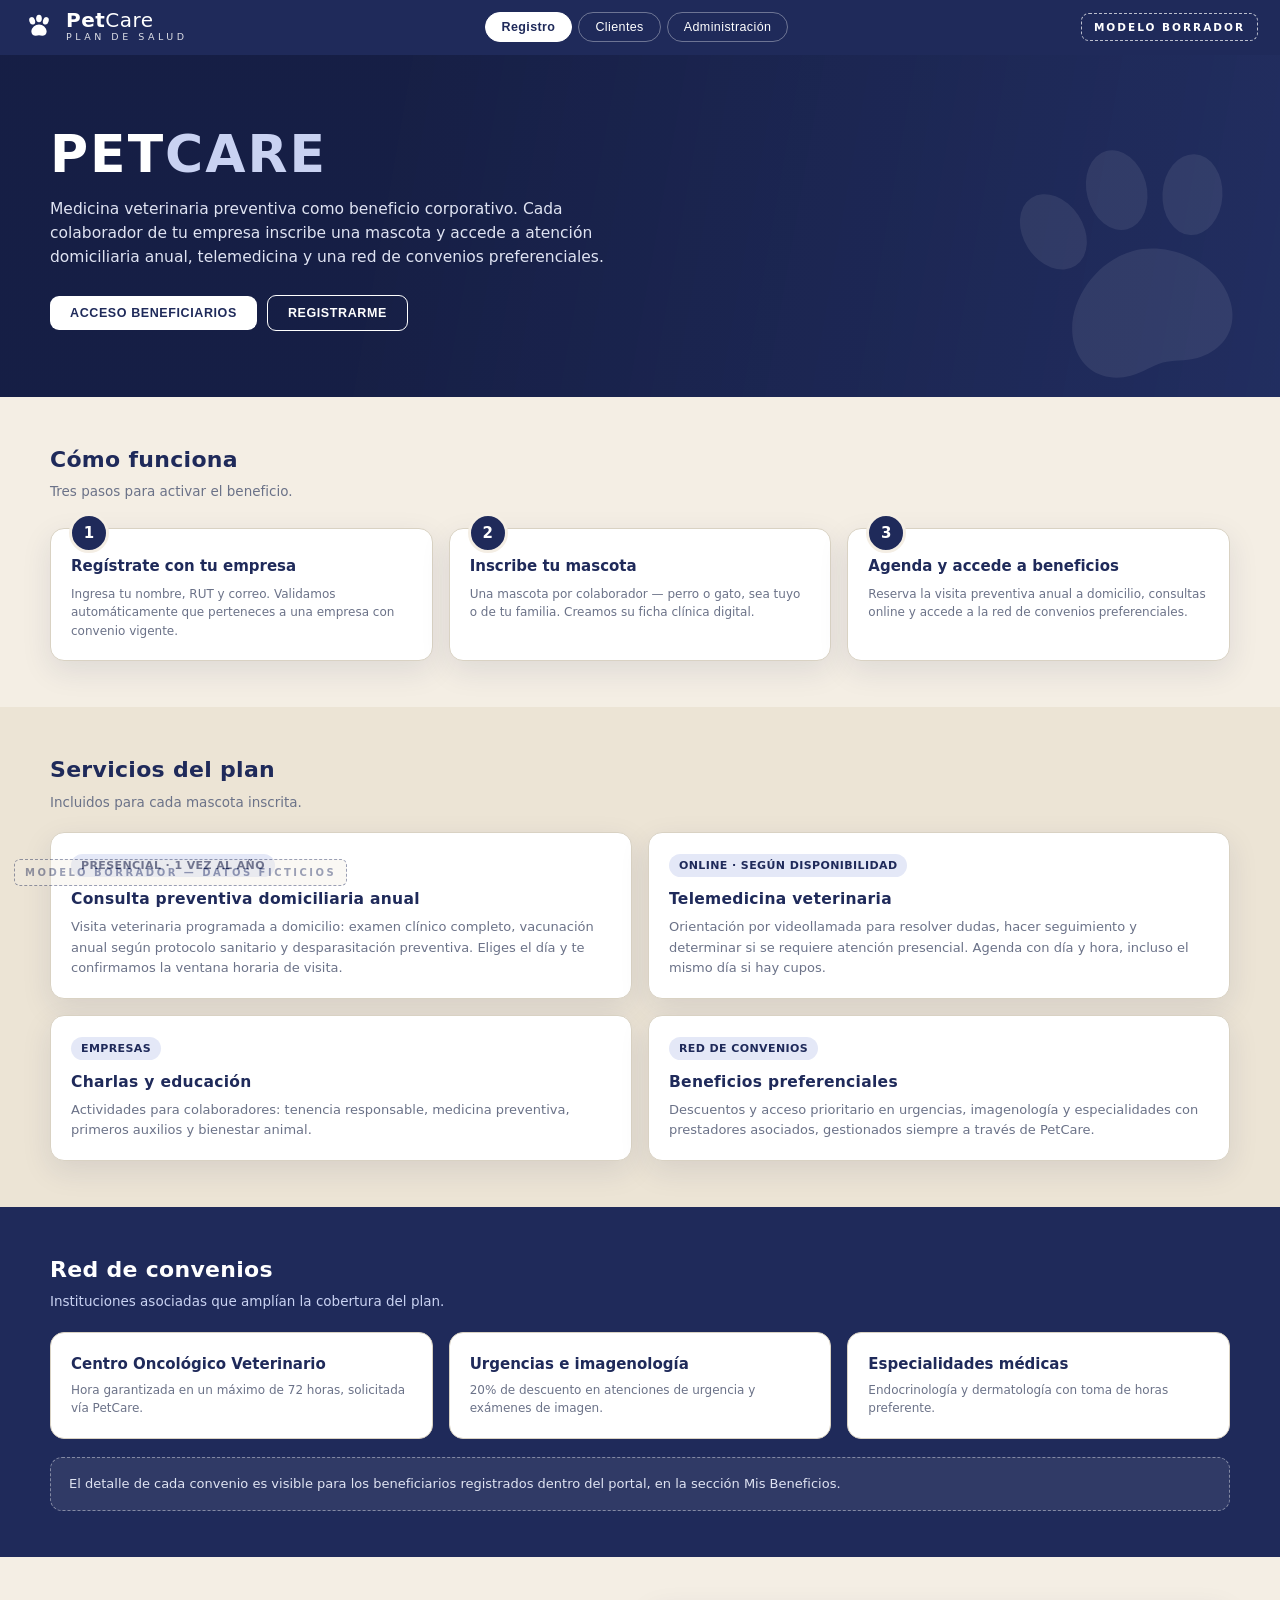
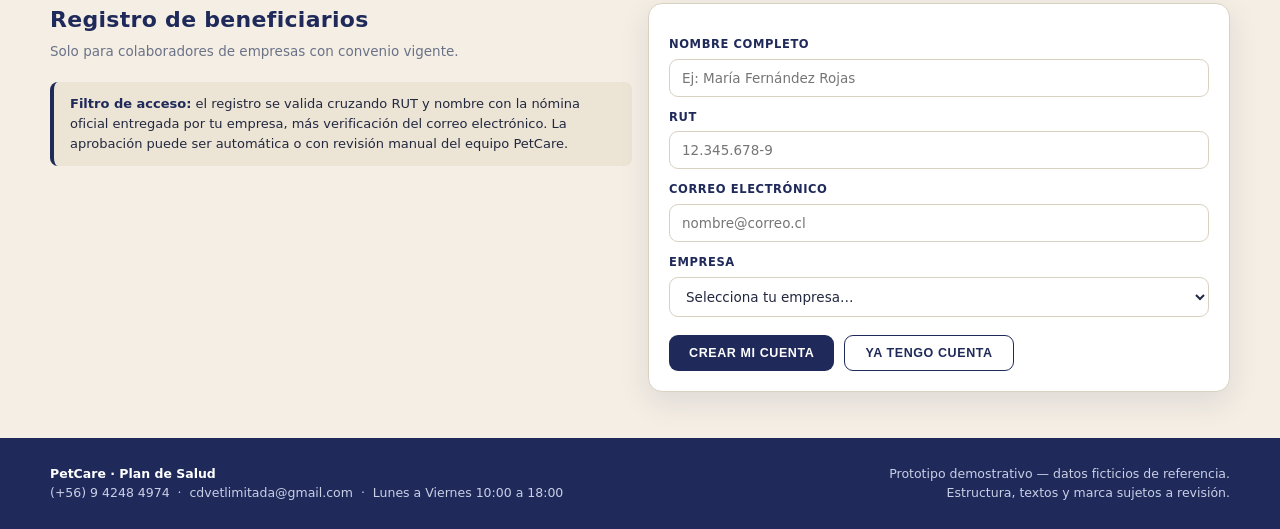
==== commit e6e8722c: "Separar prototipo en 3 paginas (Registro, Clientes, Administracion) - CSS y JS comunes extraidos a c" ====
--- a/index.html
+++ b/index.html
@@ -3,257 +3,14 @@
 <head>
 <meta charset="UTF-8">
 <meta name="viewport" content="width=device-width, initial-scale=1.0">
-<title>PetCare · Plan de Salud — Prototipo de Plataforma (Modelo Borrador)</title>
-<style>
-  :root{
-    --navy:#1f2a5a; --navy-2:#2a3a75; --navy-3:#39498c;
-    --cream:#f4eee4; --cream-2:#ece4d5; --white:#ffffff;
-    --ink:#22283f; --muted:#6b7288; --line:#d9d2c3;
-    --ok:#2e7d52; --warn:#b26a00; --bad:#a63d3d;
-    --shadow:0 10px 30px rgba(31,42,90,.10);
-    --radius:14px;
-  }
-  *{margin:0;padding:0;box-sizing:border-box}
-  html{scroll-behavior:smooth}
-  body{font-family:"Segoe UI",system-ui,-apple-system,sans-serif;background:var(--cream);color:var(--ink);font-size:15px;line-height:1.55}
-
-  /* ============ BARRA SUPERIOR ============ */
-  .topbar{position:sticky;top:0;z-index:50;background:var(--navy);color:#fff;display:flex;align-items:center;gap:18px;padding:10px 22px;flex-wrap:wrap}
-  .brand{display:flex;align-items:center;gap:10px;min-width:170px}
-  .brand svg{flex:0 0 auto}
-  .brand .b1{font-size:20px;font-weight:700;letter-spacing:.5px;line-height:1}
-  .brand .b2{font-size:9.5px;letter-spacing:3.5px;opacity:.85}
-  .viewnav{display:flex;gap:6px;flex:1;justify-content:center;flex-wrap:wrap}
-  .viewnav button{background:transparent;border:1px solid rgba(255,255,255,.35);color:#fff;padding:7px 16px;border-radius:999px;cursor:pointer;font-size:12.5px;letter-spacing:.4px;transition:.15s}
-  .viewnav button:hover{background:rgba(255,255,255,.12)}
-  .viewnav button.act{background:#fff;color:var(--navy);font-weight:700;border-color:#fff}
-  .draftbadge{border:1.5px dashed rgba(255,255,255,.7);color:#fff;font-size:10.5px;letter-spacing:2px;padding:5px 12px;border-radius:8px;font-weight:600;white-space:nowrap}
-
-  /* ============ GENERALES ============ */
-  .view{display:none}
-  .view.act{display:block}
-  .wrap{max-width:1180px;margin:0 auto;padding:28px 22px 60px}
-  h2.sec{font-size:22px;color:var(--navy);letter-spacing:.3px;margin-bottom:4px}
-  p.sub{color:var(--muted);margin-bottom:20px;font-size:13.5px}
-  .card{background:var(--white);border:1px solid var(--line);border-radius:var(--radius);box-shadow:var(--shadow);padding:20px}
-  .grid{display:grid;gap:16px}
-  .g2{grid-template-columns:repeat(auto-fit,minmax(300px,1fr))}
-  .g3{grid-template-columns:repeat(auto-fit,minmax(240px,1fr))}
-  .g4{grid-template-columns:repeat(auto-fit,minmax(190px,1fr))}
-  .btn{display:inline-block;background:var(--navy);color:#fff;border:none;border-radius:9px;padding:10px 20px;font-size:12.5px;letter-spacing:.6px;font-weight:600;cursor:pointer;transition:.15s;text-transform:uppercase}
-  .btn:hover{background:var(--navy-3)}
-  .btn.ghost{background:transparent;color:var(--navy);border:1.5px solid var(--navy)}
-  .btn.ghost:hover{background:var(--navy);color:#fff}
-  .btn.sm{padding:6px 12px;font-size:11px}
-  .chip{display:inline-block;font-size:11px;font-weight:700;letter-spacing:.4px;padding:3px 10px;border-radius:999px}
-  .chip.ok{background:#e2f2e8;color:var(--ok)}
-  .chip.warn{background:#fdf1dc;color:var(--warn)}
-  .chip.bad{background:#f9e5e5;color:var(--bad)}
-  .chip.info{background:#e4e8f7;color:var(--navy)}
-  table{width:100%;border-collapse:collapse;font-size:13px}
-  th{text-align:left;color:var(--muted);font-size:11px;letter-spacing:.8px;text-transform:uppercase;padding:8px 10px;border-bottom:2px solid var(--line)}
-  td{padding:10px;border-bottom:1px solid #eee7d9;vertical-align:middle}
-  tr:last-child td{border-bottom:none}
-  .note{background:var(--cream-2);border-left:4px solid var(--navy);border-radius:8px;padding:12px 16px;font-size:13px;color:var(--ink)}
-  .note b{color:var(--navy)}
-  select,input[type=text],input[type=email],input[type=date],textarea{width:100%;padding:10px 12px;border:1.5px solid var(--line);border-radius:9px;background:#fff;font-family:inherit;font-size:13.5px;color:var(--ink)}
-  select:focus,input:focus,textarea:focus{outline:none;border-color:var(--navy-3)}
-  label.f{display:block;font-size:11.5px;font-weight:700;letter-spacing:.6px;color:var(--navy);text-transform:uppercase;margin:12px 0 5px}
-
-  /* ============ LANDING ============ */
-  .hero{background:linear-gradient(100deg,rgba(21,29,66,.94) 30%,rgba(31,42,90,.78)),var(--navy-2);color:#fff;padding:72px 22px 66px;position:relative;overflow:hidden}
-  .hero .paw{position:absolute;right:-40px;bottom:-60px;opacity:.08;transform:rotate(-15deg)}
-  .hero-in{max-width:1180px;margin:0 auto}
-  .hero h1{font-size:52px;letter-spacing:2px;font-weight:800;line-height:1.05}
-  .hero h1 span{color:#c9d2f2}
-  .hero p{max-width:560px;margin:16px 0 26px;color:#dfe3f2;font-size:15.5px}
-  .hero .btn.light{background:#fff;color:var(--navy)}
-  .stripe{background:var(--cream);padding:46px 22px}
-  .stripe.dark{background:var(--navy);color:#fff}
-  .stripe-in{max-width:1180px;margin:0 auto}
-  .steps{counter-reset:paso}
-  .steps .card{position:relative;padding-top:26px}
-  .steps .card::before{counter-increment:paso;content:counter(paso);position:absolute;top:-16px;left:18px;width:34px;height:34px;border-radius:50%;background:var(--navy);color:#fff;font-weight:800;display:flex;align-items:center;justify-content:center;font-size:15px;border:3px solid var(--cream)}
-  .svc h3{color:var(--navy);font-size:15.5px;margin-bottom:6px;letter-spacing:.3px}
-  .svc p{font-size:13px;color:var(--muted)}
-  .svc .tag{margin-bottom:10px}
-  .conv-lock{display:flex;align-items:center;gap:14px;background:rgba(255,255,255,.08);border:1px dashed rgba(255,255,255,.4);border-radius:12px;padding:16px 18px;margin-top:18px;font-size:13px;color:#dfe3f2}
-  footer{background:var(--navy);color:#c9cfe6;padding:26px 22px;font-size:12.5px}
-  .foot-in{max-width:1180px;margin:0 auto;display:flex;justify-content:space-between;gap:16px;flex-wrap:wrap;align-items:center}
-
-  /* ============ SUBNAV PORTALES ============ */
-  .subnav{display:flex;gap:8px;flex-wrap:wrap;margin-bottom:24px}
-  .subnav button{background:#fff;border:1.5px solid var(--line);color:var(--ink);padding:9px 18px;border-radius:10px;cursor:pointer;font-size:12.5px;font-weight:600;letter-spacing:.3px;transition:.15s}
-  .subnav button:hover{border-color:var(--navy-3)}
-  .subnav button.act{background:var(--navy);color:#fff;border-color:var(--navy)}
-  .pane{display:none}
-  .pane.act{display:block}
-
-  /* ============ BENEFICIARIO ============ */
-  .welcome{display:flex;justify-content:space-between;align-items:center;gap:14px;flex-wrap:wrap;background:var(--navy);color:#fff;border-radius:var(--radius);padding:18px 22px;margin-bottom:22px}
-  .welcome .wname{font-size:17px;font-weight:700}
-  .welcome .wsub{font-size:12.5px;color:#c9d2f2}
-  .petcard{display:flex;gap:18px;align-items:flex-start}
-  .petavatar{width:86px;height:86px;border-radius:50%;background:var(--navy-2);display:flex;align-items:center;justify-content:center;flex:0 0 auto}
-  .kv{font-size:13px}
-  .kv b{display:inline-block;min-width:130px;color:var(--muted);font-weight:600}
-  .timeline{list-style:none;margin-top:6px}
-  .timeline li{position:relative;padding:0 0 18px 26px;border-left:2px solid var(--line);margin-left:8px}
-  .timeline li:last-child{padding-bottom:0}
-  .timeline li::before{content:"";position:absolute;left:-7px;top:3px;width:12px;height:12px;border-radius:50%;background:var(--navy);border:2.5px solid var(--cream)}
-  .timeline .tdate{font-size:11px;letter-spacing:.8px;color:var(--muted);text-transform:uppercase;font-weight:700}
-  .timeline .ttitle{font-weight:700;color:var(--navy);font-size:14px;margin:2px 0}
-  .timeline p{font-size:13px;color:var(--ink)}
-  .optswitch{display:flex;gap:0;border:1.5px solid var(--navy);border-radius:10px;overflow:hidden;width:fit-content;margin-bottom:16px}
-  .optswitch button{background:#fff;color:var(--navy);border:none;padding:9px 18px;cursor:pointer;font-size:12px;font-weight:700;letter-spacing:.4px}
-  .optswitch button.act{background:var(--navy);color:#fff}
-  .days{display:grid;grid-template-columns:repeat(auto-fill,minmax(96px,1fr));gap:8px;margin:14px 0}
-  .day{border:1.5px solid var(--line);border-radius:10px;padding:10px 6px;text-align:center;cursor:pointer;background:#fff;transition:.12s}
-  .day .dw{font-size:10.5px;letter-spacing:1px;text-transform:uppercase;color:var(--muted);font-weight:700}
-  .day .dn{font-size:19px;font-weight:800;color:var(--navy);margin:2px 0}
-  .day .dx{font-size:10.5px;color:var(--muted)}
-  .day:hover{border-color:var(--navy-3)}
-  .day.sel{background:var(--navy);border-color:var(--navy)}
-  .day.sel .dw,.day.sel .dn,.day.sel .dx{color:#fff}
-  .day.off{opacity:.38;pointer-events:none;background:var(--cream-2)}
-  .hours{display:flex;gap:8px;flex-wrap:wrap;margin:12px 0}
-  .hr{border:1.5px solid var(--line);background:#fff;border-radius:8px;padding:7px 13px;font-size:12.5px;font-weight:600;cursor:pointer;color:var(--navy)}
-  .hr:hover{border-color:var(--navy-3)}
-  .hr.sel{background:var(--navy);color:#fff;border-color:var(--navy)}
-  .hr.off{opacity:.35;pointer-events:none;text-decoration:line-through}
-  .benef{border:1px solid var(--line);border-radius:12px;padding:16px;background:#fff}
-  .benef h4{color:var(--navy);font-size:14px;margin-bottom:4px}
-  .benef .via{font-size:11px;color:var(--muted);margin-top:8px;padding-top:8px;border-top:1px dashed var(--line)}
-  .bigdisc{font-size:24px;font-weight:800;color:var(--navy)}
-
-  /* ============ ADMIN ============ */
-  .admin-layout{display:grid;grid-template-columns:215px 1fr;gap:22px;align-items:start}
-  .sidenav{background:var(--navy);border-radius:var(--radius);padding:12px;position:sticky;top:74px}
-  .sidenav button{display:block;width:100%;text-align:left;background:transparent;border:none;color:#c9cfe6;padding:10px 12px;border-radius:8px;cursor:pointer;font-size:12.8px;font-weight:600;letter-spacing:.3px;margin-bottom:2px}
-  .sidenav button:hover{background:rgba(255,255,255,.09);color:#fff}
-  .sidenav button.act{background:#fff;color:var(--navy)}
-  .kpi{background:#fff;border:1px solid var(--line);border-radius:12px;padding:16px 18px}
-  .kpi .kn{font-size:26px;font-weight:800;color:var(--navy);line-height:1.1}
-  .kpi .kl{font-size:11px;letter-spacing:.8px;text-transform:uppercase;color:var(--muted);font-weight:700;margin-top:3px}
-  .kpi .kd{font-size:11.5px;margin-top:6px;color:var(--ok);font-weight:600}
-  .bars{display:flex;align-items:flex-end;gap:10px;height:150px;margin-top:16px}
-  .bar{flex:1;display:flex;flex-direction:column;justify-content:flex-end;align-items:center;gap:6px;height:100%}
-  .bar .fill{width:100%;max-width:46px;background:var(--navy-2);border-radius:6px 6px 0 0;position:relative}
-  .bar .fill.alt{background:#b9c3e6}
-  .bar .bl{font-size:10.5px;color:var(--muted);font-weight:700;letter-spacing:.5px}
-  .bar .bv{font-size:11px;font-weight:700;color:var(--navy)}
-  .prog{background:var(--cream-2);border-radius:999px;height:10px;overflow:hidden;margin-top:6px}
-  .prog i{display:block;height:100%;background:var(--navy-2);border-radius:999px}
-  .cap{display:flex;align-items:center;gap:10px;font-size:13px;font-weight:600;color:var(--navy)}
-  .cap .prog{flex:1;margin-top:0}
-  .routehead{display:flex;justify-content:space-between;align-items:center;gap:12px;flex-wrap:wrap;margin-bottom:14px}
-  .empcard h3{color:var(--navy);font-size:16px}
-  .empcard .es{font-size:12px;color:var(--muted);margin-bottom:10px}
-  .mini{font-size:12px;color:var(--muted)}
-
-  /* ============ PLAN DE COSTOS ============ */
-  .clist{list-style:none;margin-top:14px}
-  .clist li{position:relative;padding:0 0 10px 26px;font-size:13.5px}
-  .clist li::before{content:"\2713";position:absolute;left:0;top:-1px;color:var(--ok);font-weight:800}
-  .price{font-size:34px;font-weight:800;color:var(--navy);line-height:1.1;margin:10px 0 2px}
-  .price small{font-size:14px;font-weight:600;color:var(--muted)}
-  .pricetbl td:last-child{text-align:right;font-weight:800;color:var(--navy);white-space:nowrap}
-  .comp h3{color:var(--navy);font-size:15.5px;margin:10px 0 4px}
-
-  /* ============ WATERMARK / TOAST ============ */
-  .wm{position:fixed;bottom:14px;left:14px;z-index:40;font-size:10px;letter-spacing:2.5px;color:var(--navy);opacity:.45;font-weight:800;border:1.5px dashed var(--navy);padding:5px 10px;border-radius:6px;background:rgba(244,238,228,.85);pointer-events:none}
-  #toast{position:fixed;bottom:20px;right:20px;z-index:60;background:var(--navy);color:#fff;padding:13px 20px;border-radius:10px;font-size:13px;box-shadow:var(--shadow);opacity:0;transform:translateY(10px);transition:.25s;pointer-events:none;max-width:340px}
-  #toast.show{opacity:1;transform:translateY(0)}
-
-  @media(max-width:860px){
-    .admin-layout{grid-template-columns:1fr}
-    .sidenav{position:static;display:flex;flex-wrap:wrap;gap:4px}
-    .sidenav button{width:auto}
-    .hero h1{font-size:36px}
-    .kv b{min-width:110px}
-  }
-
-  /* ============ CTA DEL HERO ============ */
-  .hero-cta{display:flex;gap:10px;flex-wrap:wrap;align-items:center}
-
-  /* ============ CTA FLOTANTE (burbuja) ============ */
-  /* Vive dentro de #v-landing: solo se muestra cuando el landing está activo.
-     display:none base -> oculto en desktop; la media query mobile lo activa. */
-  .fab-cta{
-    display:none;position:fixed;z-index:55;right:16px;
-    bottom:calc(16px + env(safe-area-inset-bottom));
-    align-items:center;gap:8px;
-    background:#F5F0E9;color:var(--navy);
-    border:1.5px solid var(--navy);border-radius:999px;
-    padding:13px 22px;font-size:12.5px;font-weight:700;
-    letter-spacing:.6px;text-transform:uppercase;cursor:pointer;
-    box-shadow:0 10px 26px rgba(17,34,80,.32);
-    transition:transform .12s,box-shadow .12s,background .12s;
-  }
-  .fab-cta:hover{background:#fff;box-shadow:0 12px 30px rgba(17,34,80,.4)}
-  .fab-cta:active{transform:translateY(1px)}
-
-  /* ============ MENÚ HAMBURGUESA ============ */
-  .navtoggle{display:none;align-items:center;justify-content:center;width:42px;height:42px;flex:0 0 auto;background:transparent;border:1px solid rgba(255,255,255,.35);border-radius:10px;cursor:pointer;transition:.15s}
-  .navtoggle:hover{background:rgba(255,255,255,.12)}
-  .navtoggle svg{display:block}
-  .navtoggle .x{display:none}
-  .topbar.open .navtoggle .bars{display:none}
-  .topbar.open .navtoggle .x{display:block}
-
-  /* ============ MOBILE (≤760px) ============ */
-  @media(max-width:760px){
-    .topbar{gap:12px;padding:11px 16px}
-    .brand{flex:1 1 auto;min-width:0}
-    .brand .b1{font-size:18px}
-    .draftbadge{display:none} /* redundante con el watermark fijo inferior en mobile */
-    .navtoggle{display:inline-flex}
-    .viewnav{order:5;flex-basis:100%;flex-direction:column;justify-content:flex-start;gap:6px;display:none;padding-top:8px;margin-top:2px;border-top:1px solid rgba(255,255,255,.16)}
-    .topbar.open .viewnav{display:flex}
-    .viewnav button{width:100%;text-align:left;padding:12px 14px;font-size:13.5px;border-radius:10px}
-
-    .hero{padding:52px 20px 46px}
-    .hero h1{font-size:33px;letter-spacing:1px}
-    .hero p{font-size:14.5px;margin:14px 0 22px}
-    .hero .paw{width:230px;height:230px;right:-56px;bottom:-44px}
-    .hero-cta .btn{width:100%;padding:13px 20px}
-
-    .stripe{padding:36px 20px}
-    h2.sec{font-size:20px}
-    p.sub{font-size:13px}
-    .wrap{padding:22px 18px 48px}
-    .note{padding:12px 14px}
-
-    #registro .stripe-in{gap:22px}
-    #registro .card{padding:18px}
-
-    .foot-in{flex-direction:column;align-items:flex-start;gap:12px}
-    .foot-in>div:last-child{text-align:left !important}
-
-    /* CTA flotante visible + espacio para que no tape el footer */
-    .fab-cta{display:inline-flex}
-    footer{padding-bottom:calc(94px + env(safe-area-inset-bottom))}
-    /* watermark: más chico y a la izquierda para no chocar con el fab */
-    .wm{font-size:9px;letter-spacing:1.5px;padding:4px 8px;bottom:calc(12px + env(safe-area-inset-bottom))}
-    .wm-x{display:none}
-    /* toast por encima del fab */
-    #toast{left:16px;right:16px;max-width:none;bottom:calc(84px + env(safe-area-inset-bottom))}
-  }
-
-  /* ============ PISO DE ACCESIBILIDAD ============ */
-  :focus-visible{outline:2px solid var(--navy-3);outline-offset:2px;border-radius:4px}
-  .topbar :focus-visible,.hero :focus-visible{outline-color:#fff}
-  @media(prefers-reduced-motion:reduce){
-    html{scroll-behavior:auto}
-    *{transition-duration:.01ms !important;animation-duration:.01ms !important}
-  }
-</style>
+<title>PetCare · Registro — Plan de Salud (Modelo Borrador)</title>
+<link rel="stylesheet" href="css/styles.css">
 </head>
 <body>
 
 <!-- ================= BARRA SUPERIOR ================= -->
 <div class="topbar">
-  <div class="brand">
+  <div class="brand" onclick="location.href='index.html'" style="cursor:pointer">
     <svg width="34" height="34" viewBox="0 0 24 24" fill="none"><g fill="#fff"><ellipse cx="7.2" cy="7.6" rx="2" ry="2.7" transform="rotate(-18 7.2 7.6)"/><ellipse cx="12" cy="6" rx="2" ry="2.7"/><ellipse cx="16.8" cy="7.6" rx="2" ry="2.7" transform="rotate(18 16.8 7.6)"/><path d="M12 10.2c-2.6 0-5.4 2.3-5.4 5 0 1.9 1.4 3 3.1 3 .9 0 1.6-.3 2.3-.3s1.4.3 2.3.3c1.7 0 3.1-1.1 3.1-3 0-2.7-2.8-5-5.4-5z"/></g></svg>
     <div>
       <div class="b1">Pet<span style="font-weight:400">Care</span></div>
@@ -261,10 +18,9 @@
     </div>
   </div>
   <nav class="viewnav" id="mainnav">
-    <button class="act" onclick="go('landing',this)">Landing</button>
-    <button onclick="go('benef',this)">Portal Beneficiario</button>
-    <button onclick="go('admin',this)">Portal Administración</button>
-    <button onclick="go('costos',this)">Plan de Costos</button>
+    <button class="act" onclick="location.href='index.html'">Registro</button>
+    <button onclick="location.href='clientes.html'">Clientes</button>
+    <button onclick="location.href='admin.html'">Administración</button>
   </nav>
   <div class="draftbadge">MODELO BORRADOR</div>
   <button class="navtoggle" aria-label="Abrir menú" aria-expanded="false" aria-controls="mainnav" onclick="toggleNav(this)">
@@ -273,15 +29,15 @@
   </button>
 </div>
 
-<!-- ================= VISTA: LANDING ================= -->
-<section id="v-landing" class="view act">
+<!-- ================= LANDING / REGISTRO ================= -->
+<section id="v-landing">
   <div class="hero">
     <svg class="paw" width="360" height="360" viewBox="0 0 24 24" fill="#fff"><g><ellipse cx="7.2" cy="7.6" rx="2" ry="2.7" transform="rotate(-18 7.2 7.6)"/><ellipse cx="12" cy="6" rx="2" ry="2.7"/><ellipse cx="16.8" cy="7.6" rx="2" ry="2.7" transform="rotate(18 16.8 7.6)"/><path d="M12 10.2c-2.6 0-5.4 2.3-5.4 5 0 1.9 1.4 3 3.1 3 .9 0 1.6-.3 2.3-.3s1.4.3 2.3.3c1.7 0 3.1-1.1 3.1-3 0-2.7-2.8-5-5.4-5z"/></g></svg>
     <div class="hero-in">
       <h1>PET<span>CARE</span></h1>
       <p>Medicina veterinaria preventiva como beneficio corporativo. Cada colaborador de tu empresa inscribe una mascota y accede a atención domiciliaria anual, telemedicina y una red de convenios preferenciales.</p>
       <div class="hero-cta">
-        <button class="btn light" onclick="go('benef')">Acceso Beneficiarios</button>
+        <button class="btn light" onclick="location.href='clientes.html'">Acceso Beneficiarios</button>
         <button class="btn ghost" style="color:#fff;border-color:#fff" onclick="document.getElementById('registro').scrollIntoView()">Registrarme</button>
       </div>
     </div>
@@ -351,21 +107,22 @@
         </div>
       </div>
       <div class="card">
-        <label class="f">Nombre completo</label>
-        <input type="text" placeholder="Ej: María Fernández Rojas">
-        <label class="f">RUT</label>
-        <input type="text" placeholder="12.345.678-9">
-        <label class="f">Correo electrónico</label>
-        <input type="email" placeholder="nombre@correo.cl">
-        <label class="f">Empresa</label>
-        <select>
-          <option>Selecciona tu empresa…</option>
+        <label class="f" for="reg_nombre">Nombre completo</label>
+        <input id="reg_nombre" type="text" placeholder="Ej: María Fernández Rojas">
+        <label class="f" for="reg_rut">RUT</label>
+        <input id="reg_rut" type="text" placeholder="12.345.678-9">
+        <label class="f" for="reg_correo">Correo electrónico</label>
+        <input id="reg_correo" type="email" placeholder="nombre@correo.cl">
+        <label class="f" for="reg_empresa">Empresa</label>
+        <select id="reg_empresa">
+          <option value="">Selecciona tu empresa…</option>
           <option>Banco Andino S.A.</option>
           <option>Minera Cordillera SpA</option>
         </select>
+        <div id="reg_msg" class="reg-msg" role="status" aria-live="polite"></div>
         <div style="margin-top:18px;display:flex;gap:10px;flex-wrap:wrap">
-          <button class="btn" onclick="toast('Demostración: se envía verificación al correo y se valida el RUT contra la nómina de la empresa.')">Crear mi cuenta</button>
-          <button class="btn ghost" onclick="go('benef')">Ya tengo cuenta</button>
+          <button id="reg_btn" class="btn" onclick="registrarBeneficiario()">Crear mi cuenta</button>
+          <button class="btn ghost" onclick="location.href='clientes.html'">Ya tengo cuenta</button>
         </div>
       </div>
     </div>
@@ -382,600 +139,77 @@
   <button class="fab-cta" onclick="document.getElementById('registro').scrollIntoView()">Registrarme</button>
 </section>
 
-<!-- ================= VISTA: PORTAL BENEFICIARIO ================= -->
-<section id="v-benef" class="view">
-  <div class="wrap">
-    <div class="welcome">
-      <div>
-        <div class="wname">Hola, María Fernández</div>
-        <div class="wsub">Beneficiaria · Banco Andino S.A. &nbsp;·&nbsp; Mascota inscrita: Kira</div>
-      </div>
-      <div style="text-align:right">
-        <span class="chip ok">VISITA ANUAL 2026: DISPONIBLE</span><br>
-        <span style="font-size:11.5px;color:#c9d2f2">Tu beneficio vence el 31-12-2026</span>
-      </div>
-    </div>
-
-    <div class="subnav" id="bnav">
-      <button class="act" onclick="pane('b','mascota',this)">Mi Mascota</button>
-      <button onclick="pane('b','anual',this)">Reservar Visita Anual</button>
-      <button onclick="pane('b','online',this)">Consulta Online</button>
-      <button onclick="pane('b','benefs',this)">Mis Beneficios</button>
-    </div>
-
-    <!-- ---- Mi mascota ---- -->
-    <div id="b-mascota" class="pane act">
-      <div class="grid g2">
-        <div class="card">
-          <div class="petcard">
-            <div class="petavatar"><svg width="46" height="46" viewBox="0 0 24 24" fill="#fff"><g><ellipse cx="7.2" cy="7.6" rx="2" ry="2.7" transform="rotate(-18 7.2 7.6)"/><ellipse cx="12" cy="6" rx="2" ry="2.7"/><ellipse cx="16.8" cy="7.6" rx="2" ry="2.7" transform="rotate(18 16.8 7.6)"/><path d="M12 10.2c-2.6 0-5.4 2.3-5.4 5 0 1.9 1.4 3 3.1 3 .9 0 1.6-.3 2.3-.3s1.4.3 2.3.3c1.7 0 3.1-1.1 3.1-3 0-2.7-2.8-5-5.4-5z"/></g></svg></div>
-            <div style="flex:1">
-              <h2 class="sec" style="margin-bottom:10px">Kira</h2>
-              <div class="kv"><b>Especie / Raza</b> Gato · Doméstico pelo corto</div>
-              <div class="kv"><b>Edad</b> 3 años</div>
-              <div class="kv"><b>Sexo</b> Hembra, esterilizada</div>
-              <div class="kv"><b>Peso registrado</b> 4,2 kg (05-06-2026)</div>
-              <div class="kv"><b>Microchip</b> 956000012345678</div>
-            </div>
-          </div>
-          <div style="margin-top:16px;border-top:1px dashed var(--line);padding-top:14px">
-            <b style="color:var(--navy);font-size:13.5px">Estado sanitario</b>
-            <table style="margin-top:6px">
-              <tr><td>Vacuna triple felina</td><td><span class="chip ok">AL DÍA</span></td><td class="mini">Próxima: mar 2027</td></tr>
-              <tr><td>Vacuna antirrábica</td><td><span class="chip ok">AL DÍA</span></td><td class="mini">Próxima: mar 2027</td></tr>
-              <tr><td>Desparasitación</td><td><span class="chip warn">PRÓXIMA</span></td><td class="mini">Recomendada: ago 2026</td></tr>
-            </table>
-          </div>
-        </div>
-        <div class="card">
-          <h2 class="sec" style="font-size:17px">Historial de atenciones</h2>
-          <p class="sub" style="margin-bottom:14px">Cada atención queda registrada por el veterinario y disponible aquí. Si necesitas acudir a una clínica externa, este registro respalda los antecedentes de tu mascota.</p>
-          <ul class="timeline">
-            <li>
-              <div class="tdate">05 · 06 · 2026 — Consulta online</div>
-              <div class="ttitle">Decaimiento y baja de apetito</div>
-              <p>Atiende: Dr. D. Soto. Se descartan signos de urgencia. Indicaciones: dieta blanda 48 hrs, hidratación y control de peso semanal.</p>
-              <div style="margin-top:6px"><button class="btn sm ghost" onclick="toast('Demostración: descarga de receta / indicaciones en PDF.')">Ver receta e indicaciones</button></div>
-            </li>
-            <li>
-              <div class="tdate">12 · 03 · 2026 — Visita domiciliaria anual</div>
-              <div class="ttitle">Control sano + vacunación anual</div>
-              <p>Atiende: Dr. C. Muñoz. Examen clínico normal. Se aplica triple felina y antirrábica. Desparasitación interna administrada.</p>
-            </li>
-            <li>
-              <div class="tdate">02 · 03 · 2026 — Registro</div>
-              <div class="ttitle">Inscripción al Plan de Salud</div>
-              <p>Ficha clínica creada. Beneficiaria validada por nómina de Banco Andino S.A.</p>
-            </li>
-          </ul>
-        </div>
-      </div>
-    </div>
-
-    <!-- ---- Reserva anual ---- -->
-    <div id="b-anual" class="pane">
-      <div class="grid" style="grid-template-columns:1fr;max-width:860px">
-        <div class="note" style="margin-bottom:4px">
-          <b>Así funciona la visita anual:</b> eliges solo el <b>día</b> (no la hora). La agenda del día se cierra 24 horas antes para organizar la ruta de visitas y te confirmaremos una <b>ventana horaria</b> por correo o WhatsApp. Incluye control sano, vacunación anual y desparasitación. Una visita por mascota inscrita por año.
-        </div>
-        <div class="card">
-          <div style="display:flex;justify-content:space-between;align-items:center;gap:10px;flex-wrap:wrap">
-            <h2 class="sec" style="font-size:17px">Selecciona el día de tu visita</h2>
-            <div class="optswitch">
-              <button class="act" onclick="optA(this)">Opción A · Días por sector</button>
-              <button onclick="optB(this)">Opción B · Día libre</button>
-            </div>
-          </div>
-          <div id="optdesc" class="mini" style="margin-bottom:6px">
-            <b>Opción A:</b> cada sector de la ciudad tiene días fijos de atención (tu comuna, Ñuñoa, corresponde al sector Oriente: martes y jueves). Permite rutas más eficientes.
-          </div>
-          <label class="f">Comuna de la visita</label>
-          <select id="comuna" onchange="optRefresh()" style="max-width:320px">
-            <option value="oriente">Ñuñoa — Sector Oriente</option>
-            <option value="norte">Conchalí — Sector Norte</option>
-            <option value="sur">La Florida — Sector Sur</option>
-            <option value="poniente">Maipú — Sector Poniente</option>
-          </select>
-          <div class="days" id="days"></div>
-          <div class="mini" id="cupomsg" style="margin-bottom:12px"></div>
-          <button class="btn" onclick="toast('Demostración: visita solicitada. El día previo recibirás tu ventana horaria confirmada.')">Solicitar visita</button>
-        </div>
-      </div>
-    </div>
-
-    <!-- ---- Consulta online ---- -->
-    <div id="b-online" class="pane">
-      <div class="grid" style="grid-template-columns:1fr;max-width:860px">
-        <div class="note" style="margin-bottom:4px">
-          <b>Consulta online:</b> agenda flexible con día y hora. Si hay cupos, puedes reservar incluso para hoy. La atención es por videollamada y queda registrada en la ficha de tu mascota.
-        </div>
-        <div class="card">
-          <h2 class="sec" style="font-size:17px">Agenda tu videoconsulta</h2>
-          <div class="days" id="odays"></div>
-          <b style="color:var(--navy);font-size:13px">Horas disponibles</b>
-          <div class="hours" id="ohours"></div>
-          <button class="btn" onclick="toast('Demostración: videoconsulta agendada. Recibirás el enlace de conexión por correo.')">Confirmar hora</button>
-        </div>
-      </div>
-    </div>
-
-    <!-- ---- Beneficios ---- -->
-    <div id="b-benefs" class="pane">
-      <div class="note" style="margin-bottom:18px;max-width:860px">
-        <b>Importante:</b> todos los beneficios de la red se gestionan <b>a través de PetCare</b>. Solicita la derivación desde aquí y nosotros coordinamos directamente con el prestador tu descuento u hora preferente.
-      </div>
-      <div class="grid g3">
-        <div class="benef">
-          <div class="bigdisc">≤ 72 hrs</div>
-          <h4>Oncología — Centro Oncológico Veterinario</h4>
-          <p class="mini">Hora garantizada en máximo 72 horas en el centro de referencia oncológica de Santiago.</p>
-          <div class="via">Derivación exclusiva vía PetCare</div>
-          <div style="margin-top:10px"><button class="btn sm" onclick="toast('Demostración: solicitud de derivación enviada al equipo PetCare.')">Solicitar derivación</button></div>
-        </div>
-        <div class="benef">
-          <div class="bigdisc">20%</div>
-          <h4>Urgencias veterinarias</h4>
-          <p class="mini">Descuento en atenciones de urgencia con clínica asociada, incluida alternativa de atención 24 horas.</p>
-          <div class="via">Derivación exclusiva vía PetCare</div>
-          <div style="margin-top:10px"><button class="btn sm" onclick="toast('Demostración: solicitud de derivación enviada al equipo PetCare.')">Solicitar derivación</button></div>
-        </div>
-        <div class="benef">
-          <div class="bigdisc">20%</div>
-          <h4>Imagenología</h4>
-          <p class="mini">Descuento en radiografías y exámenes de imagen con prestadores asociados.</p>
-          <div class="via">Derivación exclusiva vía PetCare</div>
-          <div style="margin-top:10px"><button class="btn sm" onclick="toast('Demostración: solicitud de derivación enviada al equipo PetCare.')">Solicitar derivación</button></div>
-        </div>
-        <div class="benef">
-          <div class="bigdisc">Preferente</div>
-          <h4>Endocrinología</h4>
-          <p class="mini">Toma de horas preferente con especialista asociado.</p>
-          <div class="via">Derivación exclusiva vía PetCare</div>
-          <div style="margin-top:10px"><button class="btn sm" onclick="toast('Demostración: solicitud de derivación enviada al equipo PetCare.')">Solicitar derivación</button></div>
-        </div>
-        <div class="benef">
-          <div class="bigdisc">Preferente</div>
-          <h4>Dermatología</h4>
-          <p class="mini">Toma de horas preferente con especialista asociado.</p>
-          <div class="via">Derivación exclusiva vía PetCare</div>
-          <div style="margin-top:10px"><button class="btn sm" onclick="toast('Demostración: solicitud de derivación enviada al equipo PetCare.')">Solicitar derivación</button></div>
-        </div>
-      </div>
-    </div>
-  </div>
-</section>
-
-<!-- ================= VISTA: ADMIN ================= -->
-<section id="v-admin" class="view">
-  <div class="wrap">
-    <div class="admin-layout">
-      <div class="sidenav" id="anav">
-        <button class="act" onclick="pane('a','dash',this)">Dashboard</button>
-        <button onclick="pane('a','rutas',this)">Agenda y Rutas</button>
-        <button onclick="pane('a','usuarios',this)">Beneficiarios</button>
-        <button onclick="pane('a','empresas',this)">Empresas</button>
-        <button onclick="pane('a','atencion',this)">Registro Clínico</button>
-        <button onclick="pane('a','deriv',this)">Derivaciones</button>
-        <button onclick="pane('a','data',this)">Data y Campañas</button>
-      </div>
-
-      <div>
-        <!-- ---- Dashboard ---- -->
-        <div id="a-dash" class="pane act">
-          <h2 class="sec">Dashboard general</h2>
-          <p class="sub">Visión consolidada de todas las empresas con convenio. Datos ficticios de demostración.</p>
-          <div class="grid g4">
-            <div class="kpi"><div class="kn">1.076</div><div class="kl">Beneficiarios activos</div><div class="kd">+ 48 este mes</div></div>
-            <div class="kpi"><div class="kn">62%</div><div class="kl">Uso beneficio anual</div><div class="kd">667 visitas realizadas</div></div>
-            <div class="kpi"><div class="kn">148</div><div class="kl">Visitas del mes</div><div class="kd">Cap. utilizada: 74%</div></div>
-            <div class="kpi"><div class="kn">96</div><div class="kl">Consultas online mes</div><div class="kd">+ 12% vs mes anterior</div></div>
-          </div>
-          <div class="grid g2" style="margin-top:16px">
-            <div class="card">
-              <b style="color:var(--navy)">Atenciones por mes</b>
-              <div class="bars">
-                <div class="bar"><span class="bv">118</span><div class="fill alt" style="height:48%"></div><span class="bl">FEB</span></div>
-                <div class="bar"><span class="bv">156</span><div class="fill alt" style="height:64%"></div><span class="bl">MAR</span></div>
-                <div class="bar"><span class="bv">171</span><div class="fill alt" style="height:70%"></div><span class="bl">ABR</span></div>
-                <div class="bar"><span class="bv">189</span><div class="fill alt" style="height:77%"></div><span class="bl">MAY</span></div>
-                <div class="bar"><span class="bv">214</span><div class="fill" style="height:88%"></div><span class="bl">JUN</span></div>
-                <div class="bar"><span class="bv">244</span><div class="fill" style="height:100%"></div><span class="bl">JUL</span></div>
-              </div>
-              <p class="mini" style="margin-top:10px">Incluye visitas domiciliarias y consultas online.</p>
-            </div>
-            <div class="card">
-              <b style="color:var(--navy)">Uso del beneficio anual por empresa</b>
-              <div style="margin-top:14px">
-                <div style="display:flex;justify-content:space-between;font-size:13px"><b>Banco Andino S.A.</b><span>68%</span></div>
-                <div class="prog"><i style="width:68%"></i></div>
-              </div>
-              <div style="margin-top:14px">
-                <div style="display:flex;justify-content:space-between;font-size:13px"><b>Minera Cordillera SpA</b><span>41%</span></div>
-                <div class="prog"><i style="width:41%"></i></div>
-              </div>
-              <div style="margin-top:16px" class="note">
-                <b>Oportunidad:</b> 214 beneficiarios entran a sus últimos 60 días de vigencia sin haber usado la visita anual. Sugerencia: campaña de recordatorio (ver Data y Campañas).
-              </div>
-            </div>
-          </div>
-        </div>
-
-        <!-- ---- Agenda y Rutas ---- -->
-        <div id="a-rutas" class="pane">
-          <h2 class="sec">Agenda y rutas de visitas domiciliarias</h2>
-          <p class="sub">La agenda de cada día se cierra 24 horas antes. Al cerrarla, el sistema ordena las visitas por cercanía geográfica y asigna ventanas horarias que se notifican a cada beneficiario.</p>
-          <div class="card">
-            <div class="routehead">
-              <div>
-                <b style="color:var(--navy);font-size:16px">Martes 14 de julio — Sector Oriente</b>
-                <div class="mini">Veterinario asignado: Dr. C. Muñoz · Comunas: Las Condes, Providencia, Ñuñoa, La Reina</div>
-              </div>
-              <div style="display:flex;gap:8px;flex-wrap:wrap">
-                <button class="btn sm ghost" onclick="toast('Demostración: agenda cerrada. Ruta optimizada y ventanas horarias asignadas.')">Cerrar agenda y armar ruta</button>
-                <button class="btn sm" onclick="toast('Demostración: ventanas horarias notificadas por correo y WhatsApp a los 8 beneficiarios.')">Notificar ventanas horarias</button>
-              </div>
-            </div>
-            <div class="cap" style="margin-bottom:14px">Cupos del día<div class="prog"><i style="width:80%"></i></div>8 / 10</div>
-            <table>
-              <tr><th>Orden ruta</th><th>Ventana</th><th>Beneficiario</th><th>Mascota</th><th>Comuna</th><th>Servicio</th><th>Estado</th></tr>
-              <tr><td><b>1</b></td><td>09:00 – 10:30</td><td>R. Contreras</td><td>Bruno · Perro</td><td>La Reina</td><td>Control + vacuna</td><td><span class="chip ok">NOTIFICADO</span></td></tr>
-              <tr><td><b>2</b></td><td>09:45 – 11:15</td><td>P. Salinas</td><td>Olivia · Gato</td><td>La Reina</td><td>Control + vacuna</td><td><span class="chip ok">NOTIFICADO</span></td></tr>
-              <tr><td><b>3</b></td><td>10:30 – 12:00</td><td>M. Fernández</td><td>Kira · Gato</td><td>Ñuñoa</td><td>Control + vacuna</td><td><span class="chip ok">NOTIFICADO</span></td></tr>
-              <tr><td><b>4</b></td><td>11:30 – 13:00</td><td>J. Espinoza</td><td>Teo · Perro</td><td>Ñuñoa</td><td>Control + vacuna</td><td><span class="chip warn">PENDIENTE</span></td></tr>
-              <tr><td><b>5</b></td><td>13:45 – 15:15</td><td>C. Vidal</td><td>Luna · Perro</td><td>Providencia</td><td>Control + vacuna</td><td><span class="chip warn">PENDIENTE</span></td></tr>
-              <tr><td><b>6</b></td><td>14:30 – 16:00</td><td>A. Torres</td><td>Milo · Gato</td><td>Providencia</td><td>Control + vacuna</td><td><span class="chip warn">PENDIENTE</span></td></tr>
-              <tr><td><b>7</b></td><td>15:30 – 17:00</td><td>F. Herrera</td><td>Rocky · Perro</td><td>Las Condes</td><td>Control + vacuna</td><td><span class="chip warn">PENDIENTE</span></td></tr>
-              <tr><td><b>8</b></td><td>16:15 – 17:45</td><td>V. Muñoz</td><td>Nala · Perro</td><td>Las Condes</td><td>Control + vacuna</td><td><span class="chip warn">PENDIENTE</span></td></tr>
-            </table>
-            <div class="note" style="margin-top:14px">
-              <b>Parámetros configurables:</b> tope de visitas diarias (hoy: 10), sectores y sus días de atención, horario de cierre de agenda, y esquema de agendamiento (Opción A: días fijos por sector · Opción B: día libre con ruta optimizada). El prototipo permite comparar ambas opciones en el portal del beneficiario.
-            </div>
-          </div>
-        </div>
-
-        <!-- ---- Beneficiarios ---- -->
-        <div id="a-usuarios" class="pane">
-          <h2 class="sec">Beneficiarios y validación de acceso</h2>
-          <p class="sub">Toda solicitud de registro se cruza contra la nómina entregada por la empresa (RUT + nombre) y se verifica el correo. La aprobación puede configurarse como automática o manual.</p>
-          <div class="card">
-            <div style="display:flex;gap:10px;align-items:center;margin-bottom:14px;flex-wrap:wrap">
-              <b style="color:var(--navy)">Solicitudes recientes</b>
-              <select style="max-width:240px;margin-left:auto"><option>Todas las empresas</option><option>Banco Andino S.A.</option><option>Minera Cordillera SpA</option></select>
-            </div>
-            <table>
-              <tr><th>Solicitante</th><th>RUT</th><th>Empresa</th><th>Correo verificado</th><th>Cruce nómina</th><th>Estado</th><th></th></tr>
-              <tr><td>L. Riquelme</td><td>14.782.xxx-x</td><td>Banco Andino</td><td><span class="chip ok">SÍ</span></td><td><span class="chip ok">COINCIDE</span></td><td><span class="chip ok">APROBADO AUTO</span></td><td></td></tr>
-              <tr><td>S. Aravena</td><td>16.221.xxx-x</td><td>Minera Cordillera</td><td><span class="chip ok">SÍ</span></td><td><span class="chip warn">REVISAR</span></td><td><span class="chip warn">PENDIENTE</span></td>
-                <td style="white-space:nowrap"><button class="btn sm" onclick="toast('Demostración: beneficiario aprobado manualmente.')">Aprobar</button> <button class="btn sm ghost" onclick="toast('Demostración: solicitud rechazada con aviso al solicitante.')">Rechazar</button></td></tr>
-              <tr><td>D. Fuentes</td><td>18.907.xxx-x</td><td>Banco Andino</td><td><span class="chip warn">PENDIENTE</span></td><td><span class="chip ok">COINCIDE</span></td><td><span class="chip warn">ESPERANDO CORREO</span></td><td></td></tr>
-              <tr><td>K. Morales</td><td>17.455.xxx-x</td><td>Banco Andino</td><td><span class="chip ok">SÍ</span></td><td><span class="chip bad">NO ENCONTRADO</span></td><td><span class="chip bad">RECHAZADO</span></td><td></td></tr>
-            </table>
-            <div class="note" style="margin-top:14px"><b>Regla del plan:</b> una mascota inscrita por colaborador. El sistema impide inscribir una segunda mascota bajo el mismo RUT.</div>
-          </div>
-        </div>
-
-        <!-- ---- Empresas ---- -->
-        <div id="a-empresas" class="pane">
-          <h2 class="sec">Empresas con convenio</h2>
-          <p class="sub">El valor del plan se define por dotación de colaboradores. Todos los beneficiarios acceden a los mismos servicios y convenios.</p>
-          <div class="grid g2">
-            <div class="card empcard">
-              <h3>Banco Andino S.A.</h3>
-              <div class="es">Convenio vigente desde 01-03-2026 · Contacto: Gerencia de Personas</div>
-              <table>
-                <tr><td>Dotación informada</td><td style="text-align:right"><b>1.240</b></td></tr>
-                <tr><td>Beneficiarios registrados</td><td style="text-align:right"><b>862 (70%)</b></td></tr>
-                <tr><td>Visitas anuales realizadas</td><td style="text-align:right"><b>586</b></td></tr>
-                <tr><td>Consultas online acumuladas</td><td style="text-align:right"><b>431</b></td></tr>
-              </table>
-              <div style="margin-top:12px"><button class="btn sm ghost" onclick="toast('Demostración: reporte mensual de uso del beneficio para la empresa (PDF/Excel).')">Generar reporte para la empresa</button></div>
-            </div>
-            <div class="card empcard">
-              <h3>Minera Cordillera SpA</h3>
-              <div class="es">Convenio vigente desde 01-05-2026 · Contacto: Bienestar RRHH</div>
-              <table>
-                <tr><td>Dotación informada</td><td style="text-align:right"><b>380</b></td></tr>
-                <tr><td>Beneficiarios registrados</td><td style="text-align:right"><b>214 (56%)</b></td></tr>
-                <tr><td>Visitas anuales realizadas</td><td style="text-align:right"><b>81</b></td></tr>
-                <tr><td>Consultas online acumuladas</td><td style="text-align:right"><b>66</b></td></tr>
-              </table>
-              <div style="margin-top:12px"><button class="btn sm ghost" onclick="toast('Demostración: reporte mensual de uso del beneficio para la empresa (PDF/Excel).')">Generar reporte para la empresa</button></div>
-            </div>
-          </div>
-          <div class="note" style="margin-top:16px"><b>Valor para la venta:</b> el reporte de uso demuestra a cada empresa que el beneficio se está utilizando — respaldo clave para renovaciones y para presentar el proyecto a nuevas empresas y sindicatos.</div>
-        </div>
-
-        <!-- ---- Registro clínico ---- -->
-        <div id="a-atencion" class="pane">
-          <h2 class="sec">Registro clínico de atenciones</h2>
-          <p class="sub">Vista para el equipo veterinario. Todo lo registrado aquí queda visible de inmediato en el perfil del beneficiario.</p>
-          <div class="grid g2">
-            <div class="card">
-              <b style="color:var(--navy)">Registrar atención</b>
-              <label class="f">Tipo de atención</label>
-              <select><option>Consulta online</option><option>Visita domiciliaria anual</option></select>
-              <label class="f">Mascota / Beneficiario</label>
-              <select><option>Kira — M. Fernández (Banco Andino)</option><option>Bruno — R. Contreras (Banco Andino)</option><option>Teo — J. Espinoza (Minera Cordillera)</option></select>
-              <label class="f">Motivo y hallazgos</label>
-              <textarea rows="3" placeholder="Examen clínico, signos, evaluación…"></textarea>
-              <label class="f">Indicaciones y receta</label>
-              <textarea rows="3" placeholder="Tratamiento, medicamentos, controles…"></textarea>
-              <label class="f">Derivación a convenio (opcional)</label>
-              <select><option>Sin derivación</option><option>Oncología — COV (hora ≤ 72 hrs)</option><option>Urgencias (20% dcto.)</option><option>Imagenología (20% dcto.)</option><option>Endocrinología (preferente)</option><option>Dermatología (preferente)</option></select>
-              <div style="margin-top:16px"><button class="btn" onclick="toast('Demostración: atención registrada y publicada en el perfil del beneficiario.')">Guardar atención</button></div>
-            </div>
-            <div class="card">
-              <b style="color:var(--navy)">Últimas atenciones registradas</b>
-              <table style="margin-top:10px">
-                <tr><th>Fecha</th><th>Mascota</th><th>Tipo</th><th>Veterinario</th><th>Derivación</th></tr>
-                <tr><td>11-07</td><td>Simón</td><td>Online</td><td>Dr. D. Soto</td><td>Dermatología</td></tr>
-                <tr><td>11-07</td><td>Maya</td><td>Online</td><td>Dr. D. Soto</td><td>—</td></tr>
-                <tr><td>10-07</td><td>Bruno</td><td>Domiciliaria</td><td>Dr. C. Muñoz</td><td>—</td></tr>
-                <tr><td>10-07</td><td>Coco</td><td>Domiciliaria</td><td>Dr. C. Muñoz</td><td>Imagenología</td></tr>
-                <tr><td>09-07</td><td>Nala</td><td>Online</td><td>Dr. D. Soto</td><td>—</td></tr>
-              </table>
-              <div class="note" style="margin-top:14px"><b>Por qué importa:</b> el registro da seguridad al beneficiario (antecedentes disponibles si acude a una clínica externa) y a la empresa (evidencia del servicio prestado). Y cada atención alimenta la base de datos del negocio.</div>
-            </div>
-          </div>
-        </div>
-
-        <!-- ---- Derivaciones ---- -->
-        <div id="a-deriv" class="pane">
-          <h2 class="sec">Derivaciones a la red de convenios</h2>
-          <p class="sub">Toda derivación se canaliza a través de PetCare: el equipo coordina la hora con el prestador y el sistema deja trazabilidad completa — base para medir y liquidar los acuerdos con cada convenio.</p>
-          <div class="card">
-            <table>
-              <tr><th>Fecha</th><th>Mascota</th><th>Convenio</th><th>Beneficio</th><th>Estado</th></tr>
-              <tr><td>11-07</td><td>Simón</td><td>Dermatología</td><td>Hora preferente</td><td><span class="chip warn">COORDINANDO</span></td></tr>
-              <tr><td>08-07</td><td>Coco</td><td>Imagenología</td><td>20% dcto. radiografía</td><td><span class="chip ok">AGENDADA</span></td></tr>
-              <tr><td>04-07</td><td>Lola</td><td>Oncología — COV</td><td>Hora ≤ 72 hrs</td><td><span class="chip ok">ATENDIDA</span></td></tr>
-              <tr><td>28-06</td><td>Max</td><td>Urgencias</td><td>20% dcto.</td><td><span class="chip ok">ATENDIDA</span></td></tr>
-              <tr><td>21-06</td><td>Pelusa</td><td>Endocrinología</td><td>Hora preferente</td><td><span class="chip ok">ATENDIDA</span></td></tr>
-            </table>
-            <div class="grid g3" style="margin-top:16px">
-              <div class="kpi"><div class="kn">31</div><div class="kl">Derivaciones acumuladas</div></div>
-              <div class="kpi"><div class="kn">2,1 días</div><div class="kl">Tiempo prom. a hora COV</div></div>
-              <div class="kpi"><div class="kn">100%</div><div class="kl">Canalizadas vía PetCare</div></div>
-            </div>
-            <div class="note" style="margin-top:16px"><b>Control del canal:</b> el beneficiario nunca contacta al prestador directamente — solicita desde su portal y PetCare gestiona. Así se protege el acuerdo comercial y el registro por paciente derivado.</div>
-          </div>
-        </div>
-
-        <!-- ---- Data y campañas ---- -->
-        <div id="a-data" class="pane">
-          <h2 class="sec">Data y campañas</h2>
-          <p class="sub">La plataforma acumula datos de cada registro, atención y derivación. Esos datos se convierten en segmentos accionables para recordatorios y email marketing.</p>
-          <div class="grid g3">
-            <div class="card">
-              <span class="chip warn">SEGMENTO</span>
-              <div class="kn" style="font-size:30px;font-weight:800;color:var(--navy);margin-top:8px">214</div>
-              <b style="font-size:13.5px">Beneficio anual sin usar</b>
-              <p class="mini" style="margin:6px 0 12px">Beneficiarios en los últimos 60 días de vigencia sin visita anual realizada.</p>
-              <button class="btn sm" onclick="toast('Demostración: campaña de recordatorio programada para el segmento.')">Programar recordatorio</button>
-            </div>
-            <div class="card">
-              <span class="chip warn">SEGMENTO</span>
-              <div class="kn" style="font-size:30px;font-weight:800;color:var(--navy);margin-top:8px">89</div>
-              <b style="font-size:13.5px">Vacunas próximas a vencer</b>
-              <p class="mini" style="margin:6px 0 12px">Mascotas cuya vacunación anual vence dentro de los próximos 45 días.</p>
-              <button class="btn sm" onclick="toast('Demostración: campaña de vacunación programada para el segmento.')">Programar recordatorio</button>
-            </div>
-            <div class="card">
-              <span class="chip warn">SEGMENTO</span>
-              <div class="kn" style="font-size:30px;font-weight:800;color:var(--navy);margin-top:8px">402</div>
-              <b style="font-size:13.5px">Nunca han usado consulta online</b>
-              <p class="mini" style="margin:6px 0 12px">Beneficiarios activos que aún no conocen la telemedicina del plan.</p>
-              <button class="btn sm" onclick="toast('Demostración: campaña de activación programada para el segmento.')">Programar campaña</button>
-            </div>
-          </div>
-          <div class="card" style="margin-top:16px">
-            <b style="color:var(--navy)">Vista previa — correo de recordatorio</b>
-            <div style="border:1px solid var(--line);border-radius:10px;padding:18px;margin-top:12px;background:var(--cream)">
-              <div style="font-size:12px;color:var(--muted)">Asunto: Kira aún tiene su visita veterinaria anual disponible</div>
-              <div style="margin-top:10px;font-size:13.5px">Hola María, tu beneficio PetCare vence el 31-12-2026 y aún tienes disponible la visita preventiva anual de Kira: control sano, vacunación y desparasitación, en tu casa y sin costo. Reserva tu día en el portal.</div>
-              <div style="margin-top:12px"><span class="btn sm" style="pointer-events:none">Reservar mi visita</span></div>
-            </div>
-            <div class="note" style="margin-top:14px"><b>Etapa 2 del proyecto:</b> automatizar estos envíos (correo y WhatsApp) y sumar promociones de servicios adicionales sobre la misma base de datos.</div>
-          </div>
-        </div>
-      </div>
-    </div>
-  </div>
-</section>
-
-<!-- ================= VISTA: PLAN DE COSTOS ================= -->
-<section id="v-costos" class="view">
-  <div class="wrap" style="max-width:1020px">
-    <h2 class="sec">Plan de costos de implementación</h2>
-    <p class="sub">Modelo simple de dos cobros: un pago único de implementación y una membresía mensual que escala junto con el negocio.</p>
-
-    <div class="grid g3" style="margin-bottom:20px">
-      <div class="card comp">
-        <span class="chip info">CORAZÓN DEL NEGOCIO</span>
-        <h3>Landing Page</h3>
-        <p class="mini">La carta de presentación de cara a las empresas: imagen profesional del plan, servicios, red de convenios y puerta de entrada validada de los beneficiarios.</p>
-      </div>
-      <div class="card comp">
-        <span class="chip info">COLABORADORES</span>
-        <h3>Portal Beneficiario</h3>
-        <p class="mini">Cómo los colaboradores se relacionan con el sistema: ficha e historial de su mascota, reserva de la visita anual, consulta online y acceso a los beneficios.</p>
-      </div>
-      <div class="card comp">
-        <span class="chip info">DUEÑOS</span>
-        <h3>Portal Administrador</h3>
-        <p class="mini">La gestión del negocio en un solo lugar: agenda y rutas, validación de beneficiarios, registro clínico, derivaciones, empresas y data para campañas.</p>
-      </div>
-    </div>
-
-    <div class="grid g2">
-      <div class="card" style="border-top:5px solid var(--navy)">
-        <span class="chip info">COBRO 1 · PAGO ÚNICO</span>
-        <div class="price">$250.000 <small>CLP</small></div>
-        <b style="color:var(--navy)">Implementación del sistema</b>
-        <p class="mini" style="margin-top:4px">Incluye todo lo necesario para que PetCare comience a operar el negocio.</p>
-        <ul class="clist">
-          <li>Sistema completo operativo con bases de datos integradas.</li>
-          <li>Sistema de agenda funcionando: visitas domiciliarias con rutas y consultas online.</li>
-          <li>Landing page con diseño final asociado al logo de la empresa.</li>
-          <li>Conciliación del registro de empleados: validación contra la nómina de cada empresa.</li>
-          <li>Portal de administración final y detallado.</li>
-          <li>Sistema de soporte integrado y mantención del sistema.</li>
-        </ul>
-      </div>
-      <div class="card" style="border-top:5px solid var(--navy)">
-        <span class="chip info">COBRO 2 · MEMBRESÍA MENSUAL</span>
-        <div class="price">Desde 2,0 UF <small>/ mes</small></div>
-        <b style="color:var(--navy)">Según beneficiarios activos</b>
-        <p class="mini" style="margin-top:4px">La mensualidad crece por tramos, en línea con el crecimiento de PetCare.</p>
-        <table class="pricetbl" style="margin-top:12px">
-          <tr><th>Tramo de beneficiarios</th><th style="text-align:right">Valor mensual</th></tr>
-          <tr><td>Hasta 300 beneficiarios</td><td>2,0 UF</td></tr>
-          <tr><td>301 a 500 beneficiarios</td><td>2,5 UF</td></tr>
-          <tr><td>501 a 1.000 beneficiarios</td><td>3,5 UF</td></tr>
-          <tr><td>1.001 a 2.000 beneficiarios</td><td>5,0 UF</td></tr>
-          <tr><td>2.001 a 5.000 beneficiarios</td><td>7,0 UF</td></tr>
-          <tr><td>Más de 5.000 beneficiarios</td><td>10,0 UF</td></tr>
-        </table>
-      </div>
-    </div>
-
-    <div class="note" style="margin-top:20px">
-      <b>Condiciones del modelo:</b> el prototipo y sus iteraciones no tienen costo. La membresía mensual incluye soporte y mantención, y se activa recién cuando PetCare cierre su primer convenio corporativo — sin clientes no hay cobro mensual.
-    </div>
-  </div>
-</section>
-
 <div class="wm">MODELO BORRADOR<span class="wm-x"> — DATOS FICTICIOS</span></div>
 <div id="toast"></div>
 
+<script src="js/common.js"></script>
 <script>
-  /* ---------- navegación de vistas ---------- */
-  function go(v, btn){
-    document.querySelectorAll('.view').forEach(x=>x.classList.remove('act'));
-    document.getElementById('v-'+v).classList.add('act');
-    const navBtns = document.querySelectorAll('.viewnav button');
-    navBtns.forEach(b=>b.classList.remove('act'));
-    if(btn){ btn.classList.add('act'); }
-    else{
-      const idx = {landing:0, benef:1, admin:2, costos:3}[v];
-      navBtns[idx].classList.add('act');
-    }
-    closeNav();
-    window.scrollTo({top:0});
+  /* ---------- registro de beneficiarios -> Supabase ---------- */
+  const SUPABASE_URL      = 'https://mhrquyuuvzovjyzbweyp.supabase.co';
+  const SUPABASE_ANON_KEY = 'eyJhbGciOiJIUzI1NiIsInR5cCI6IkpXVCJ9.eyJpc3MiOiJzdXBhYmFzZSIsInJlZiI6Im1ocnF1eXV1dnpvdmp5emJ3ZXlwIiwicm9sZSI6ImFub24iLCJpYXQiOjE3ODQxNjM2MjcsImV4cCI6MjA5OTczOTYyN30.bv7zON-B6UEUwX9mhEukGTkN3FQN2iHX1cfR2FJVTzM';
+  const SUPABASE_TABLA    = 'registros_beneficiarios';
+
+  async function registrarBeneficiario(){
+    const nombre  = document.getElementById('reg_nombre').value.trim();
+    const rut     = document.getElementById('reg_rut').value.trim();
+    const correo  = document.getElementById('reg_correo').value.trim();
+    const empresa = document.getElementById('reg_empresa').value;
+    const btn = document.getElementById('reg_btn');
+    const msg = document.getElementById('reg_msg');
+    const show = (t, ok) => { msg.textContent = t; msg.className = 'reg-msg show ' + (ok ? 'ok' : 'err'); };
+
+    if(!nombre || !rut || !correo || !empresa){
+      show('Completa todos los campos para continuar.', false); return;
+    }
+    if(!/^[^@\s]+@[^@\s]+\.[^@\s]+$/.test(correo)){
+      show('Revisa el correo electrónico: no parece válido.', false); return;
+    }
+    if(SUPABASE_URL.includes('TU-PROYECTO') || SUPABASE_ANON_KEY === 'TU_ANON_KEY'){
+      show('Falta configurar las credenciales de Supabase en el código.', false); return;
+    }
+
+    const original = btn.textContent;
+    btn.disabled = true; btn.textContent = 'Enviando…';
+    try{
+      const r = await fetch(`${SUPABASE_URL}/rest/v1/${SUPABASE_TABLA}`, {
+        method: 'POST',
+        headers: {
+          'apikey': SUPABASE_ANON_KEY,
+          'Authorization': 'Bearer ' + SUPABASE_ANON_KEY,
+          'Content-Type': 'application/json',
+          'Prefer': 'return=minimal'
+        },
+        body: JSON.stringify({ nombre, rut, correo, empresa })
+      });
+      if(!r.ok){ throw new Error('HTTP ' + r.status + ' — ' + await r.text()); }
+      show('¡Listo! Recibimos tu registro. Te contactaremos para validar tu acceso.', true);
+      ['reg_nombre','reg_rut','reg_correo','reg_empresa'].forEach(id => document.getElementById(id).value = '');
+      toast('Registro enviado a la base de datos.');
+    }catch(e){
+      console.error('Registro Supabase falló:', e);
+      show('No pudimos guardar tu registro. Intenta nuevamente en unos minutos.', false);
+    }finally{
+      btn.disabled = false; btn.textContent = original;
+    }
   }
 
-  /* ---------- menú hamburguesa ---------- */
-  function toggleNav(btn){
-    const bar = document.querySelector('.topbar');
-    const open = bar.classList.toggle('open');
-    btn.setAttribute('aria-expanded', open ? 'true' : 'false');
-    btn.setAttribute('aria-label', open ? 'Cerrar menú' : 'Abrir menú');
+  /* ---------- formato automático del RUT (puntos + guion) ---------- */
+  function formatRut(v){
+    let clean = v.replace(/[^0-9kK]/g, '').toUpperCase();  // solo dígitos y K
+    clean = clean.slice(0, 9);                              // máx 8 dígitos + DV
+    if(clean.length <= 1) return clean;                     // aún no hay DV
+    let cuerpo = clean.slice(0, -1).replace(/\D/g, '');     // cuerpo solo dígitos
+    let dv = clean.slice(-1);                               // dígito verificador (0-9 o K)
+    cuerpo = cuerpo.replace(/\B(?=(\d{3})+(?!\d))/g, '.');  // puntos de miles
+    return cuerpo + '-' + dv;
   }
-  function closeNav(){
-    const bar = document.querySelector('.topbar');
-    if(!bar.classList.contains('open')) return;
-    bar.classList.remove('open');
-    const tog = document.querySelector('.navtoggle');
-    if(tog){ tog.setAttribute('aria-expanded','false'); tog.setAttribute('aria-label','Abrir menú'); }
-  }
-  function pane(prefix, id, btn){
-    const scope = prefix==='b' ? '#v-benef' : '#v-admin';
-    document.querySelectorAll(scope+' .pane').forEach(x=>x.classList.remove('act'));
-    document.getElementById(prefix+'-'+id).classList.add('act');
-    btn.parentElement.querySelectorAll('button').forEach(b=>b.classList.remove('act'));
-    btn.classList.add('act');
-  }
-
-  /* ---------- toast ---------- */
-  let tt;
-  function toast(msg){
-    const t = document.getElementById('toast');
-    t.textContent = msg; t.classList.add('show');
-    clearTimeout(tt); tt = setTimeout(()=>t.classList.remove('show'), 3400);
-  }
-
-  /* ---------- reserva presencial: opciones A/B ---------- */
-  // Días demo: 14 al 25 de julio 2026 (lun-vie). weekday: 2=mar ... con sector asignado
-  const DAYS = [
-    {dw:'MAR', dn:14, sector:'oriente',  cupos:2},
-    {dw:'MIÉ', dn:15, sector:'norte',    cupos:6},
-    {dw:'JUE', dn:16, sector:'oriente',  cupos:5},
-    {dw:'VIE', dn:17, sector:'poniente', cupos:8},
-    {dw:'LUN', dn:20, sector:'sur',      cupos:9},
-    {dw:'MAR', dn:21, sector:'oriente',  cupos:10},
-    {dw:'MIÉ', dn:22, sector:'norte',    cupos:10},
-    {dw:'JUE', dn:23, sector:'oriente',  cupos:7},
-    {dw:'VIE', dn:24, sector:'poniente', cupos:10},
-  ];
-  let modo = 'A';
-  function optA(btn){ modo='A'; switchOpt(btn,
-    '<b>Opción A:</b> cada sector de la ciudad tiene días fijos de atención. Solo se habilitan los días que corresponden a la comuna seleccionada — rutas máximamente eficientes.'); }
-  function optB(btn){ modo='B'; switchOpt(btn,
-    '<b>Opción B:</b> eliges cualquier día con cupos disponibles. Al cierre de la agenda (24 hrs antes), la ruta se ordena geográficamente para minimizar desplazamientos.'); }
-  function switchOpt(btn, desc){
-    btn.parentElement.querySelectorAll('button').forEach(b=>b.classList.remove('act'));
-    btn.classList.add('act');
-    document.getElementById('optdesc').innerHTML = desc;
-    optRefresh();
-  }
-  function optRefresh(){
-    const sector = document.getElementById('comuna').value;
-    const c = document.getElementById('days'); c.innerHTML='';
-    DAYS.forEach(d=>{
-      const off = (modo==='A' && d.sector!==sector) || d.cupos===0;
-      const el = document.createElement('div');
-      el.className = 'day'+(off?' off':'');
-      el.innerHTML = `<div class="dw">${d.dw}</div><div class="dn">${d.dn}</div><div class="dx">JUL · ${d.cupos} cupos</div>`;
-      if(!off){ el.onclick = ()=>{
-        c.querySelectorAll('.day').forEach(x=>x.classList.remove('sel'));
-        el.classList.add('sel');
-        document.getElementById('cupomsg').innerHTML =
-          `Seleccionaste el <b>${d.dw} ${d.dn} de julio</b>. Solo eliges el día: el ${d.dn-1} de julio, al cierre de la agenda, te confirmaremos tu ventana horaria.`;
-      };}
-      c.appendChild(el);
-    });
-    document.getElementById('cupomsg').textContent = '';
-  }
-
-  /* ---------- consulta online ---------- */
-  const ODAYS = [
-    {dw:'HOY', dn:12, hrs:['16:00','17:30','18:30']},
-    {dw:'LUN', dn:13, hrs:['09:00','10:30','12:00','16:00','17:30']},
-    {dw:'MAR', dn:14, hrs:['09:00','11:00','15:00','18:00']},
-    {dw:'MIÉ', dn:15, hrs:['10:00','12:30','16:30']},
-    {dw:'JUE', dn:16, hrs:['09:30','11:30','15:30','17:00','18:30']},
-  ];
-  function orender(){
-    const c = document.getElementById('odays'); c.innerHTML='';
-    ODAYS.forEach((d,i)=>{
-      const el = document.createElement('div');
-      el.className = 'day'+(i===0?' sel':'');
-      el.innerHTML = `<div class="dw">${d.dw}</div><div class="dn">${d.dn}</div><div class="dx">JUL · ${d.hrs.length} horas</div>`;
-      el.onclick = ()=>{ c.querySelectorAll('.day').forEach(x=>x.classList.remove('sel')); el.classList.add('sel'); ohours(d); };
-      c.appendChild(el);
-    });
-    ohours(ODAYS[0]);
-  }
-  function ohours(d){
-    const h = document.getElementById('ohours'); h.innerHTML='';
-    const all = ['09:00','09:30','10:00','10:30','11:00','11:30','12:00','12:30','15:00','15:30','16:00','16:30','17:00','17:30','18:00','18:30'];
-    all.forEach(x=>{
-      const b = document.createElement('div');
-      const on = d.hrs.includes(x);
-      b.className = 'hr'+(on?'':' off');
-      b.textContent = x;
-      if(on){ b.onclick = ()=>{ h.querySelectorAll('.hr').forEach(y=>y.classList.remove('sel')); b.classList.add('sel'); }; }
-      h.appendChild(b);
+  const rutInput = document.getElementById('reg_rut');
+  if(rutInput){
+    rutInput.setAttribute('inputmode', 'text');
+    rutInput.addEventListener('input', function(){
+      this.value = formatRut(this.value);
     });
   }
-
-  optRefresh();
-  orender();
-
-  /* ---------- deep-link por hash: #benef #admin #costos (#plan = alias) ---------- */
-  const h = location.hash.replace('#','');
-  const hv = h === 'plan' ? 'costos' : h;
-  if(['benef','admin','costos'].includes(hv)) go(hv);
 </script>
 </body>
 </html>
--- a/css/styles.css
+++ b/css/styles.css
@@ -0,0 +1,244 @@
+  :root{
+    --navy:#1f2a5a; --navy-2:#2a3a75; --navy-3:#39498c;
+    --cream:#f4eee4; --cream-2:#ece4d5; --white:#ffffff;
+    --ink:#22283f; --muted:#6b7288; --line:#d9d2c3;
+    --ok:#2e7d52; --warn:#b26a00; --bad:#a63d3d;
+    --shadow:0 10px 30px rgba(31,42,90,.10);
+    --radius:14px;
+  }
+  *{margin:0;padding:0;box-sizing:border-box}
+  html{scroll-behavior:smooth}
+  body{font-family:"Segoe UI",system-ui,-apple-system,sans-serif;background:var(--cream);color:var(--ink);font-size:15px;line-height:1.55}
+
+  /* ============ BARRA SUPERIOR ============ */
+  .topbar{position:sticky;top:0;z-index:50;background:var(--navy);color:#fff;display:flex;align-items:center;gap:18px;padding:10px 22px;flex-wrap:wrap}
+  .brand{display:flex;align-items:center;gap:10px;min-width:170px}
+  .brand svg{flex:0 0 auto}
+  .brand .b1{font-size:20px;font-weight:700;letter-spacing:.5px;line-height:1}
+  .brand .b2{font-size:9.5px;letter-spacing:3.5px;opacity:.85}
+  .viewnav{display:flex;gap:6px;flex:1;justify-content:center;flex-wrap:wrap}
+  .viewnav button{background:transparent;border:1px solid rgba(255,255,255,.35);color:#fff;padding:7px 16px;border-radius:999px;cursor:pointer;font-size:12.5px;letter-spacing:.4px;transition:.15s}
+  .viewnav button:hover{background:rgba(255,255,255,.12)}
+  .viewnav button.act{background:#fff;color:var(--navy);font-weight:700;border-color:#fff}
+  .draftbadge{border:1.5px dashed rgba(255,255,255,.7);color:#fff;font-size:10.5px;letter-spacing:2px;padding:5px 12px;border-radius:8px;font-weight:600;white-space:nowrap}
+
+  /* ============ GENERALES ============ */
+  .view{display:none}
+  .view.act{display:block}
+  .wrap{max-width:1180px;margin:0 auto;padding:28px 22px 60px}
+  h2.sec{font-size:22px;color:var(--navy);letter-spacing:.3px;margin-bottom:4px}
+  p.sub{color:var(--muted);margin-bottom:20px;font-size:13.5px}
+  .card{background:var(--white);border:1px solid var(--line);border-radius:var(--radius);box-shadow:var(--shadow);padding:20px}
+  .grid{display:grid;gap:16px}
+  .g2{grid-template-columns:repeat(auto-fit,minmax(300px,1fr))}
+  .g3{grid-template-columns:repeat(auto-fit,minmax(240px,1fr))}
+  .g4{grid-template-columns:repeat(auto-fit,minmax(190px,1fr))}
+  .btn{display:inline-block;background:var(--navy);color:#fff;border:none;border-radius:9px;padding:10px 20px;font-size:12.5px;letter-spacing:.6px;font-weight:600;cursor:pointer;transition:.15s;text-transform:uppercase}
+  .btn:hover{background:var(--navy-3)}
+  .btn.ghost{background:transparent;color:var(--navy);border:1.5px solid var(--navy)}
+  .btn.ghost:hover{background:var(--navy);color:#fff}
+  .btn.sm{padding:6px 12px;font-size:11px}
+  .chip{display:inline-block;font-size:11px;font-weight:700;letter-spacing:.4px;padding:3px 10px;border-radius:999px}
+  .chip.ok{background:#e2f2e8;color:var(--ok)}
+  .chip.warn{background:#fdf1dc;color:var(--warn)}
+  .chip.bad{background:#f9e5e5;color:var(--bad)}
+  .chip.info{background:#e4e8f7;color:var(--navy)}
+  table{width:100%;border-collapse:collapse;font-size:13px}
+  th{text-align:left;color:var(--muted);font-size:11px;letter-spacing:.8px;text-transform:uppercase;padding:8px 10px;border-bottom:2px solid var(--line)}
+  td{padding:10px;border-bottom:1px solid #eee7d9;vertical-align:middle}
+  tr:last-child td{border-bottom:none}
+  .note{background:var(--cream-2);border-left:4px solid var(--navy);border-radius:8px;padding:12px 16px;font-size:13px;color:var(--ink)}
+  .note b{color:var(--navy)}
+  select,input[type=text],input[type=email],input[type=date],textarea{width:100%;padding:10px 12px;border:1.5px solid var(--line);border-radius:9px;background:#fff;font-family:inherit;font-size:13.5px;color:var(--ink)}
+  select:focus,input:focus,textarea:focus{outline:none;border-color:var(--navy-3)}
+  label.f{display:block;font-size:11.5px;font-weight:700;letter-spacing:.6px;color:var(--navy);text-transform:uppercase;margin:12px 0 5px}
+  .reg-msg{font-size:12.5px;font-weight:600;margin-top:14px;display:none;padding:9px 12px;border-radius:8px}
+  .reg-msg.show{display:block}
+  .reg-msg.ok{color:var(--ok);background:#e2f2e8}
+  .reg-msg.err{color:var(--bad);background:#f9e5e5}
+
+  /* ============ LANDING ============ */
+  .hero{background:linear-gradient(100deg,rgba(21,29,66,.94) 30%,rgba(31,42,90,.78)),var(--navy-2);color:#fff;padding:72px 22px 66px;position:relative;overflow:hidden}
+  .hero .paw{position:absolute;right:-40px;bottom:-60px;opacity:.08;transform:rotate(-15deg)}
+  .hero-in{max-width:1180px;margin:0 auto}
+  .hero h1{font-size:52px;letter-spacing:2px;font-weight:800;line-height:1.05}
+  .hero h1 span{color:#c9d2f2}
+  .hero p{max-width:560px;margin:16px 0 26px;color:#dfe3f2;font-size:15.5px}
+  .hero .btn.light{background:#fff;color:var(--navy)}
+  .stripe{background:var(--cream);padding:46px 22px}
+  .stripe.dark{background:var(--navy);color:#fff}
+  .stripe-in{max-width:1180px;margin:0 auto}
+  .steps{counter-reset:paso}
+  .steps .card{position:relative;padding-top:26px}
+  .steps .card::before{counter-increment:paso;content:counter(paso);position:absolute;top:-16px;left:18px;width:34px;height:34px;border-radius:50%;background:var(--navy);color:#fff;font-weight:800;display:flex;align-items:center;justify-content:center;font-size:15px;border:3px solid var(--cream)}
+  .svc h3{color:var(--navy);font-size:15.5px;margin-bottom:6px;letter-spacing:.3px}
+  .svc p{font-size:13px;color:var(--muted)}
+  .svc .tag{margin-bottom:10px}
+  .conv-lock{display:flex;align-items:center;gap:14px;background:rgba(255,255,255,.08);border:1px dashed rgba(255,255,255,.4);border-radius:12px;padding:16px 18px;margin-top:18px;font-size:13px;color:#dfe3f2}
+  footer{background:var(--navy);color:#c9cfe6;padding:26px 22px;font-size:12.5px}
+  .foot-in{max-width:1180px;margin:0 auto;display:flex;justify-content:space-between;gap:16px;flex-wrap:wrap;align-items:center}
+
+  /* ============ SUBNAV PORTALES ============ */
+  .subnav{display:flex;gap:8px;flex-wrap:wrap;margin-bottom:24px}
+  .subnav button{background:#fff;border:1.5px solid var(--line);color:var(--ink);padding:9px 18px;border-radius:10px;cursor:pointer;font-size:12.5px;font-weight:600;letter-spacing:.3px;transition:.15s}
+  .subnav button:hover{border-color:var(--navy-3)}
+  .subnav button.act{background:var(--navy);color:#fff;border-color:var(--navy)}
+  .pane{display:none}
+  .pane.act{display:block}
+
+  /* ============ BENEFICIARIO ============ */
+  .welcome{display:flex;justify-content:space-between;align-items:center;gap:14px;flex-wrap:wrap;background:var(--navy);color:#fff;border-radius:var(--radius);padding:18px 22px;margin-bottom:22px}
+  .welcome .wname{font-size:17px;font-weight:700}
+  .welcome .wsub{font-size:12.5px;color:#c9d2f2}
+  .petcard{display:flex;gap:18px;align-items:flex-start}
+  .petavatar{width:86px;height:86px;border-radius:50%;background:var(--navy-2);display:flex;align-items:center;justify-content:center;flex:0 0 auto}
+  .kv{font-size:13px}
+  .kv b{display:inline-block;min-width:130px;color:var(--muted);font-weight:600}
+  .timeline{list-style:none;margin-top:6px}
+  .timeline li{position:relative;padding:0 0 18px 26px;border-left:2px solid var(--line);margin-left:8px}
+  .timeline li:last-child{padding-bottom:0}
+  .timeline li::before{content:"";position:absolute;left:-7px;top:3px;width:12px;height:12px;border-radius:50%;background:var(--navy);border:2.5px solid var(--cream)}
+  .timeline .tdate{font-size:11px;letter-spacing:.8px;color:var(--muted);text-transform:uppercase;font-weight:700}
+  .timeline .ttitle{font-weight:700;color:var(--navy);font-size:14px;margin:2px 0}
+  .timeline p{font-size:13px;color:var(--ink)}
+  .optswitch{display:flex;gap:0;border:1.5px solid var(--navy);border-radius:10px;overflow:hidden;width:fit-content;margin-bottom:16px}
+  .optswitch button{background:#fff;color:var(--navy);border:none;padding:9px 18px;cursor:pointer;font-size:12px;font-weight:700;letter-spacing:.4px}
+  .optswitch button.act{background:var(--navy);color:#fff}
+  .days{display:grid;grid-template-columns:repeat(auto-fill,minmax(96px,1fr));gap:8px;margin:14px 0}
+  .day{border:1.5px solid var(--line);border-radius:10px;padding:10px 6px;text-align:center;cursor:pointer;background:#fff;transition:.12s}
+  .day .dw{font-size:10.5px;letter-spacing:1px;text-transform:uppercase;color:var(--muted);font-weight:700}
+  .day .dn{font-size:19px;font-weight:800;color:var(--navy);margin:2px 0}
+  .day .dx{font-size:10.5px;color:var(--muted)}
+  .day:hover{border-color:var(--navy-3)}
+  .day.sel{background:var(--navy);border-color:var(--navy)}
+  .day.sel .dw,.day.sel .dn,.day.sel .dx{color:#fff}
+  .day.off{opacity:.38;pointer-events:none;background:var(--cream-2)}
+  .hours{display:flex;gap:8px;flex-wrap:wrap;margin:12px 0}
+  .hr{border:1.5px solid var(--line);background:#fff;border-radius:8px;padding:7px 13px;font-size:12.5px;font-weight:600;cursor:pointer;color:var(--navy)}
+  .hr:hover{border-color:var(--navy-3)}
+  .hr.sel{background:var(--navy);color:#fff;border-color:var(--navy)}
+  .hr.off{opacity:.35;pointer-events:none;text-decoration:line-through}
+  .benef{border:1px solid var(--line);border-radius:12px;padding:16px;background:#fff}
+  .benef h4{color:var(--navy);font-size:14px;margin-bottom:4px}
+  .benef .via{font-size:11px;color:var(--muted);margin-top:8px;padding-top:8px;border-top:1px dashed var(--line)}
+  .bigdisc{font-size:24px;font-weight:800;color:var(--navy)}
+
+  /* ============ ADMIN ============ */
+  .admin-layout{display:grid;grid-template-columns:215px 1fr;gap:22px;align-items:start}
+  .sidenav{background:var(--navy);border-radius:var(--radius);padding:12px;position:sticky;top:74px}
+  .sidenav button{display:block;width:100%;text-align:left;background:transparent;border:none;color:#c9cfe6;padding:10px 12px;border-radius:8px;cursor:pointer;font-size:12.8px;font-weight:600;letter-spacing:.3px;margin-bottom:2px}
+  .sidenav button:hover{background:rgba(255,255,255,.09);color:#fff}
+  .sidenav button.act{background:#fff;color:var(--navy)}
+  .kpi{background:#fff;border:1px solid var(--line);border-radius:12px;padding:16px 18px}
+  .kpi .kn{font-size:26px;font-weight:800;color:var(--navy);line-height:1.1}
+  .kpi .kl{font-size:11px;letter-spacing:.8px;text-transform:uppercase;color:var(--muted);font-weight:700;margin-top:3px}
+  .kpi .kd{font-size:11.5px;margin-top:6px;color:var(--ok);font-weight:600}
+  .bars{display:flex;align-items:flex-end;gap:10px;height:150px;margin-top:16px}
+  .bar{flex:1;display:flex;flex-direction:column;justify-content:flex-end;align-items:center;gap:6px;height:100%}
+  .bar .fill{width:100%;max-width:46px;background:var(--navy-2);border-radius:6px 6px 0 0;position:relative}
+  .bar .fill.alt{background:#b9c3e6}
+  .bar .bl{font-size:10.5px;color:var(--muted);font-weight:700;letter-spacing:.5px}
+  .bar .bv{font-size:11px;font-weight:700;color:var(--navy)}
+  .prog{background:var(--cream-2);border-radius:999px;height:10px;overflow:hidden;margin-top:6px}
+  .prog i{display:block;height:100%;background:var(--navy-2);border-radius:999px}
+  .cap{display:flex;align-items:center;gap:10px;font-size:13px;font-weight:600;color:var(--navy)}
+  .cap .prog{flex:1;margin-top:0}
+  .routehead{display:flex;justify-content:space-between;align-items:center;gap:12px;flex-wrap:wrap;margin-bottom:14px}
+  .empcard h3{color:var(--navy);font-size:16px}
+  .empcard .es{font-size:12px;color:var(--muted);margin-bottom:10px}
+  .mini{font-size:12px;color:var(--muted)}
+
+  /* ============ PLAN DE COSTOS ============ */
+  .clist{list-style:none;margin-top:14px}
+  .clist li{position:relative;padding:0 0 10px 26px;font-size:13.5px}
+  .clist li::before{content:"\2713";position:absolute;left:0;top:-1px;color:var(--ok);font-weight:800}
+  .price{font-size:34px;font-weight:800;color:var(--navy);line-height:1.1;margin:10px 0 2px}
+  .price small{font-size:14px;font-weight:600;color:var(--muted)}
+  .pricetbl td:last-child{text-align:right;font-weight:800;color:var(--navy);white-space:nowrap}
+  .comp h3{color:var(--navy);font-size:15.5px;margin:10px 0 4px}
+
+  /* ============ WATERMARK / TOAST ============ */
+  .wm{position:fixed;bottom:14px;left:14px;z-index:40;font-size:10px;letter-spacing:2.5px;color:var(--navy);opacity:.45;font-weight:800;border:1.5px dashed var(--navy);padding:5px 10px;border-radius:6px;background:rgba(244,238,228,.85);pointer-events:none}
+  #toast{position:fixed;bottom:20px;right:20px;z-index:60;background:var(--navy);color:#fff;padding:13px 20px;border-radius:10px;font-size:13px;box-shadow:var(--shadow);opacity:0;transform:translateY(10px);transition:.25s;pointer-events:none;max-width:340px}
+  #toast.show{opacity:1;transform:translateY(0)}
+
+  @media(max-width:860px){
+    .admin-layout{grid-template-columns:1fr}
+    .sidenav{position:static;display:flex;flex-wrap:wrap;gap:4px}
+    .sidenav button{width:auto}
+    .hero h1{font-size:36px}
+    .kv b{min-width:110px}
+  }
+
+  /* ============ CTA DEL HERO ============ */
+  .hero-cta{display:flex;gap:10px;flex-wrap:wrap;align-items:center}
+
+  /* ============ CTA FLOTANTE (burbuja) ============ */
+  .fab-cta{
+    display:none;position:fixed;z-index:55;right:16px;
+    bottom:calc(16px + env(safe-area-inset-bottom));
+    align-items:center;gap:8px;
+    background:#F5F0E9;color:var(--navy);
+    border:1.5px solid var(--navy);border-radius:999px;
+    padding:13px 22px;font-size:12.5px;font-weight:700;
+    letter-spacing:.6px;text-transform:uppercase;cursor:pointer;
+    box-shadow:0 10px 26px rgba(17,34,80,.32);
+    transition:transform .12s,box-shadow .12s,background .12s;
+  }
+  .fab-cta:hover{background:#fff;box-shadow:0 12px 30px rgba(17,34,80,.4)}
+  .fab-cta:active{transform:translateY(1px)}
+
+  /* ============ MENÚ HAMBURGUESA ============ */
+  .navtoggle{display:none;align-items:center;justify-content:center;width:42px;height:42px;flex:0 0 auto;background:transparent;border:1px solid rgba(255,255,255,.35);border-radius:10px;cursor:pointer;transition:.15s}
+  .navtoggle:hover{background:rgba(255,255,255,.12)}
+  .navtoggle svg{display:block}
+  .navtoggle .x{display:none}
+  .topbar.open .navtoggle .bars{display:none}
+  .topbar.open .navtoggle .x{display:block}
+
+  /* ============ MOBILE (≤760px) ============ */
+  @media(max-width:760px){
+    .topbar{gap:12px;padding:11px 16px}
+    .brand{flex:1 1 auto;min-width:0}
+    .brand .b1{font-size:18px}
+    .draftbadge{display:none} /* redundante con el watermark fijo inferior en mobile */
+    .navtoggle{display:inline-flex}
+    .viewnav{order:5;flex-basis:100%;flex-direction:column;justify-content:flex-start;gap:6px;display:none;padding-top:8px;margin-top:2px;border-top:1px solid rgba(255,255,255,.16)}
+    .topbar.open .viewnav{display:flex}
+    .viewnav button{width:100%;text-align:left;padding:12px 14px;font-size:13.5px;border-radius:10px}
+
+    .hero{padding:52px 20px 46px}
+    .hero h1{font-size:33px;letter-spacing:1px}
+    .hero p{font-size:14.5px;margin:14px 0 22px}
+    .hero .paw{width:230px;height:230px;right:-56px;bottom:-44px}
+    .hero-cta .btn{width:100%;padding:13px 20px}
+
+    .stripe{padding:36px 20px}
+    h2.sec{font-size:20px}
+    p.sub{font-size:13px}
+    .wrap{padding:22px 18px 48px}
+    .note{padding:12px 14px}
+
+    #registro .stripe-in{gap:22px}
+    #registro .card{padding:18px}
+
+    .foot-in{flex-direction:column;align-items:flex-start;gap:12px}
+    .foot-in>div:last-child{text-align:left !important}
+
+    /* CTA flotante visible + espacio para que no tape el footer */
+    .fab-cta{display:inline-flex}
+    footer{padding-bottom:calc(94px + env(safe-area-inset-bottom))}
+    /* watermark: más chico y a la izquierda para no chocar con el fab */
+    .wm{font-size:9px;letter-spacing:1.5px;padding:4px 8px;bottom:calc(12px + env(safe-area-inset-bottom))}
+    .wm-x{display:none}
+    /* toast por encima del fab */
+    #toast{left:16px;right:16px;max-width:none;bottom:calc(84px + env(safe-area-inset-bottom))}
+  }
+
+  /* ============ PISO DE ACCESIBILIDAD ============ */
+  :focus-visible{outline:2px solid var(--navy-3);outline-offset:2px;border-radius:4px}
+  .topbar :focus-visible,.hero :focus-visible{outline-color:#fff}
+  @media(prefers-reduced-motion:reduce){
+    html{scroll-behavior:auto}
+    *{transition-duration:.01ms !important;animation-duration:.01ms !important}
+  }
